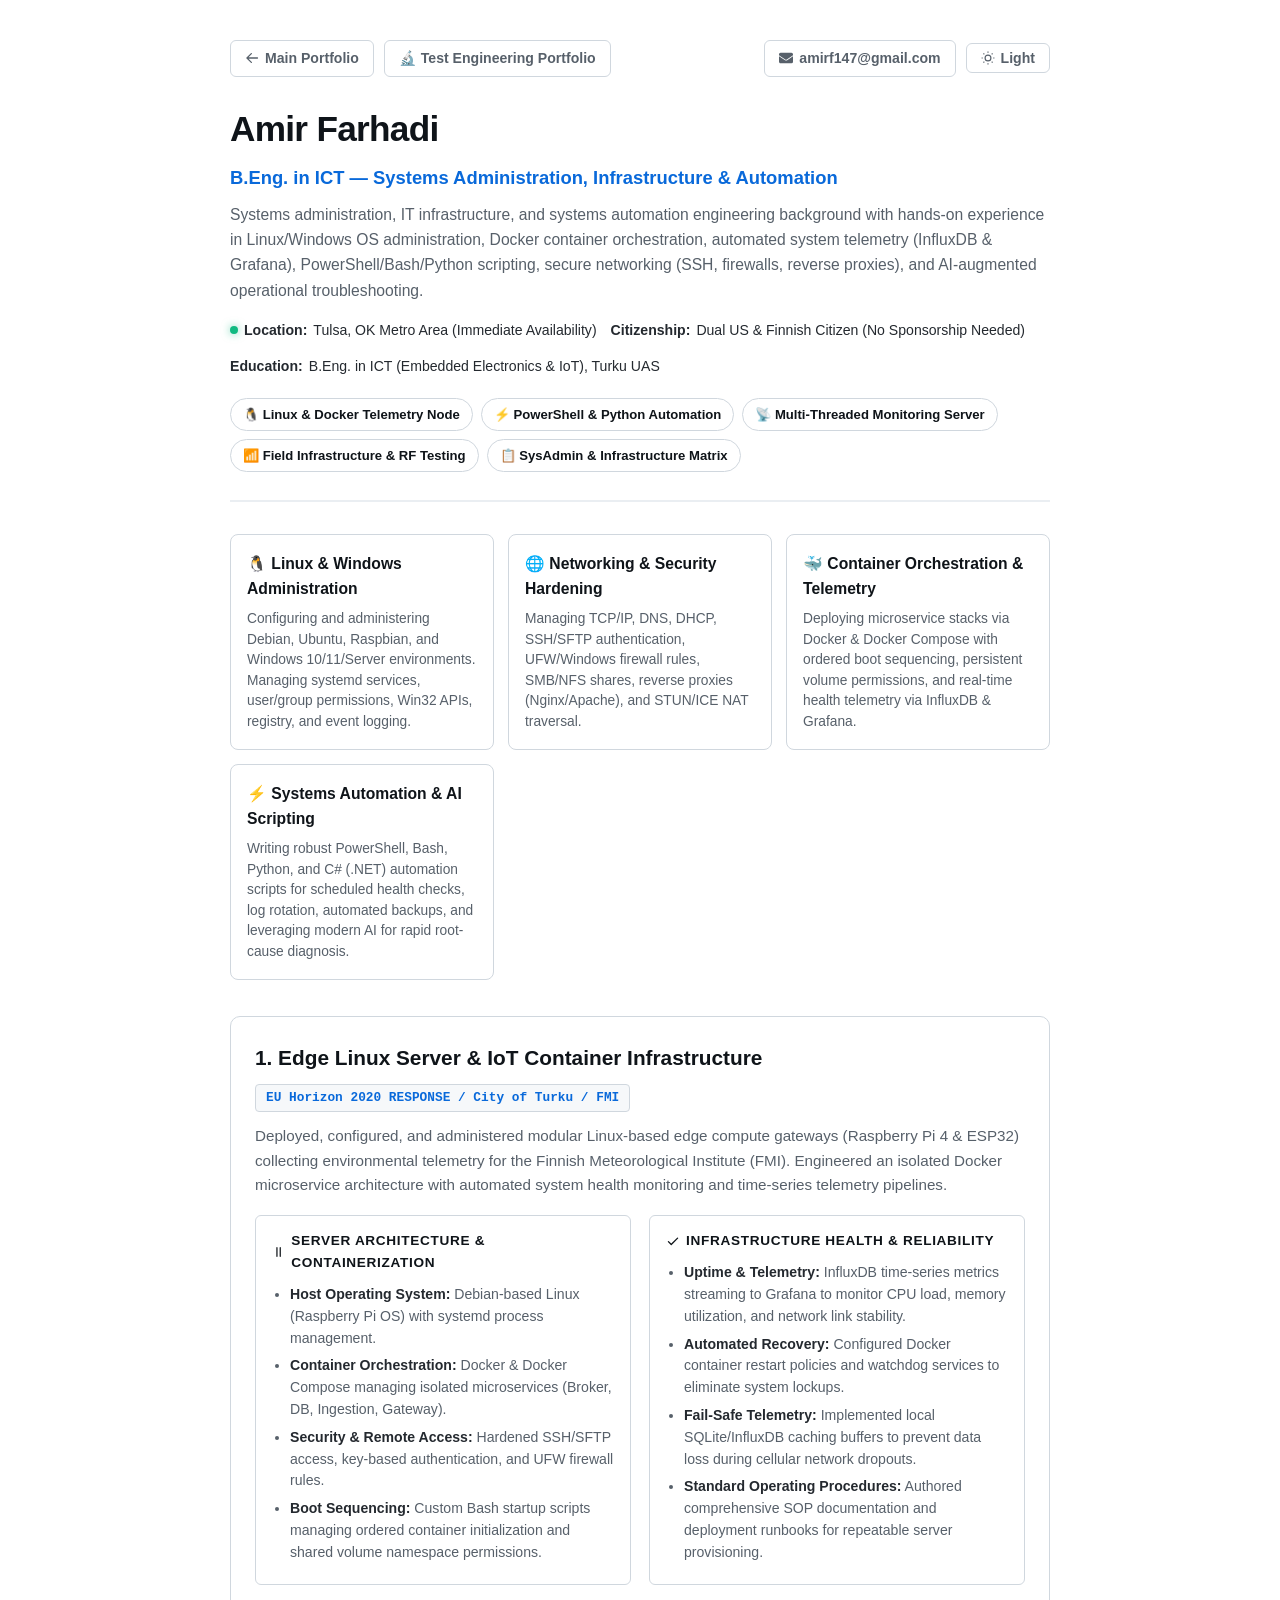
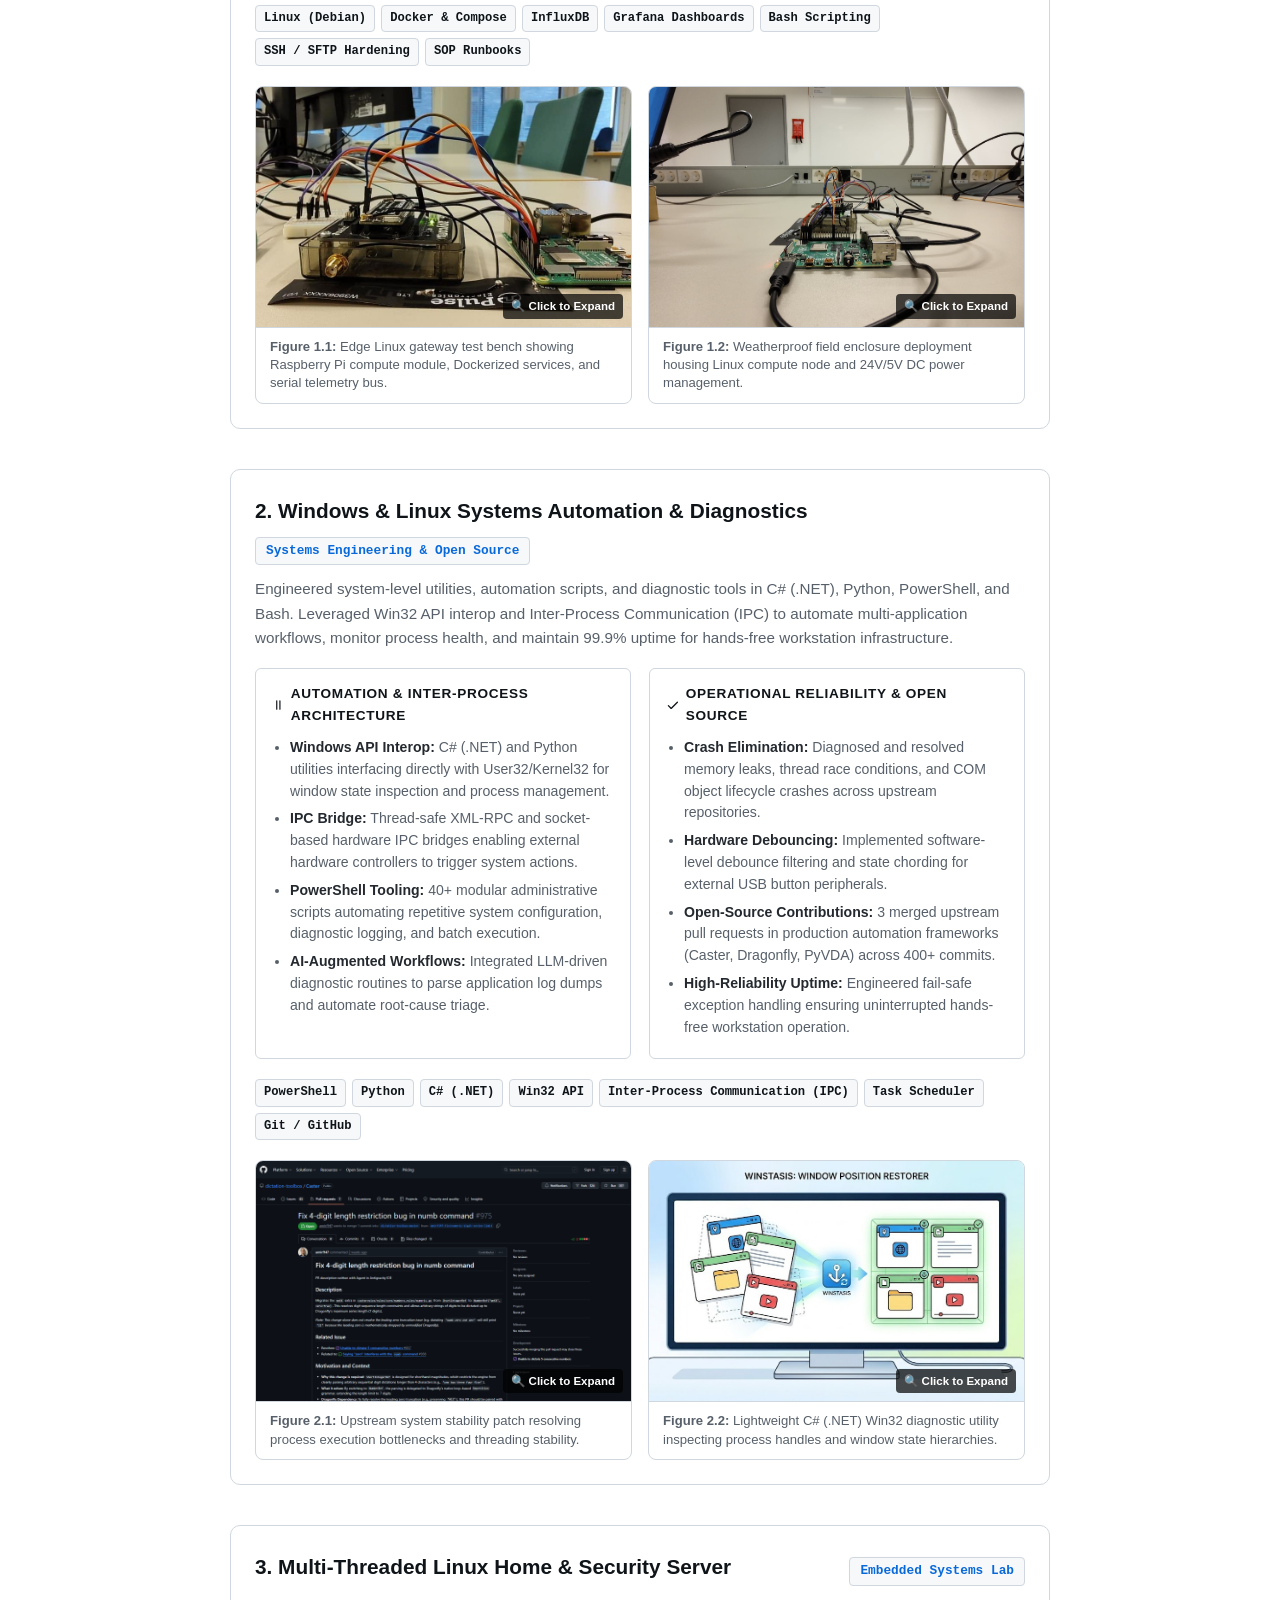
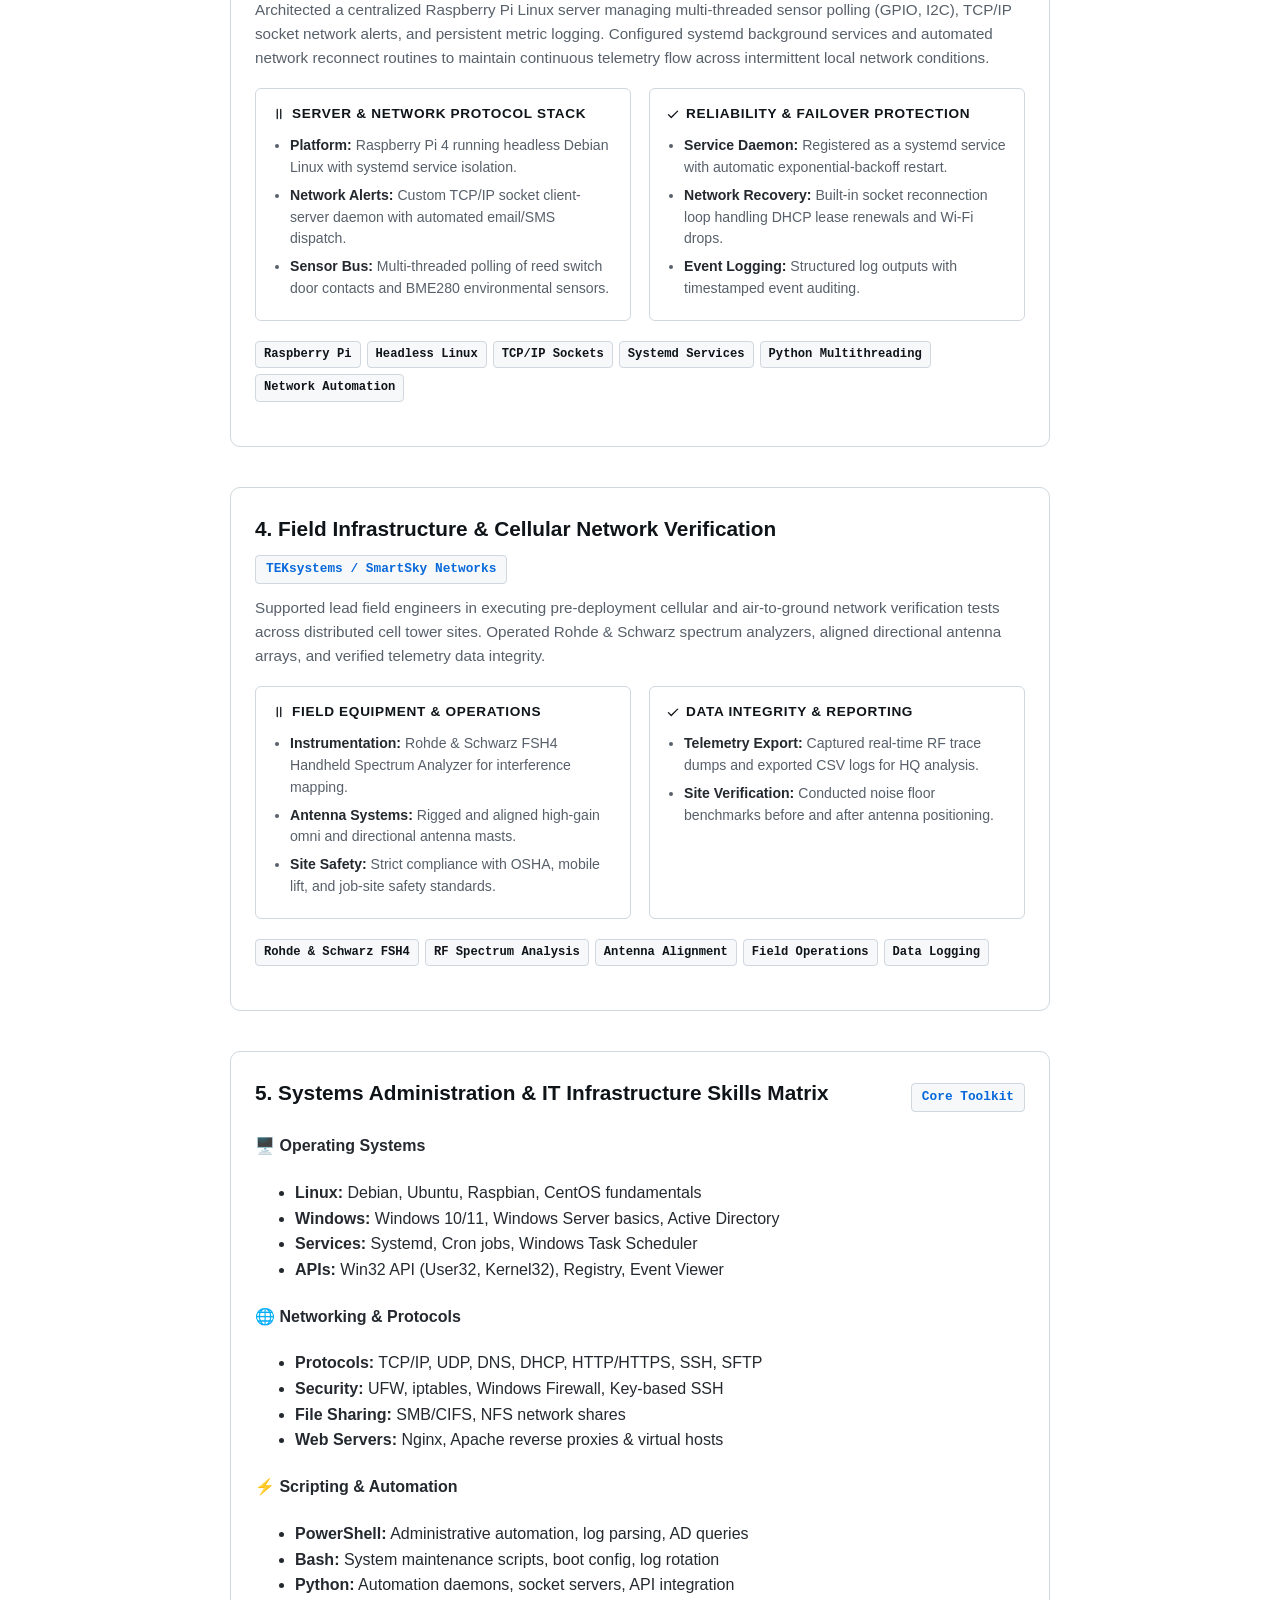
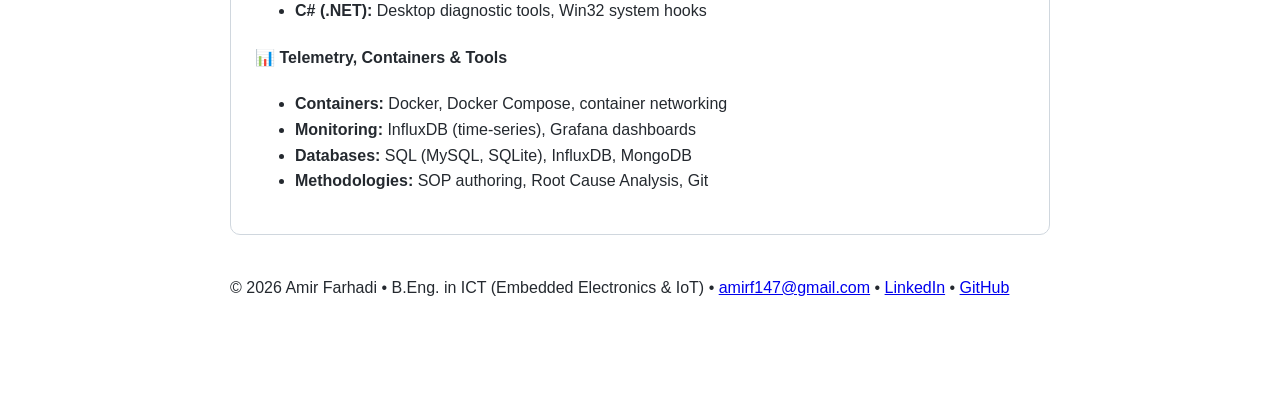
==== systems-engineering.html @ 629a5f91 "Add dedicated Systems Administration & Infrastructure portfolio page" ====
<!DOCTYPE html>
<html lang="en" data-theme="dark">

<head>
    <meta charset="UTF-8">
    <meta name="viewport" content="width=device-width, initial-scale=1.0">
    <title>Amir Farhadi | Systems Administration, Infrastructure & Automation Portfolio</title>
    <meta name="description" content="Systems administration and infrastructure engineering portfolio of Amir Farhadi (B.Eng. in ICT — Embedded Electronics & IoT). Featuring Linux server administration, Docker container orchestration, PowerShell/Python automation, InfluxDB/Grafana telemetry, and secure networking.">
    <script>
        (function () {
            const savedTheme = localStorage.getItem('theme');
            if (savedTheme) {
                document.documentElement.setAttribute('data-theme', savedTheme);
            } else if (window.matchMedia && window.matchMedia('(prefers-color-scheme: light)').matches) {
                document.documentElement.setAttribute('data-theme', 'light');
            } else {
                document.documentElement.setAttribute('data-theme', 'dark');
            }
        })();
    </script>
    <link rel="stylesheet" href="./css/test-engineering.css">
</head>

<body>
    <a href="#main-content" class="skip-link">Skip to main content</a>

    <div class="container">
        <!-- Top Utility Navigation -->
        <nav class="eng-top-nav" aria-label="Utility Navigation">
            <div style="display: flex; gap: 10px; align-items: center; flex-wrap: wrap;">
                <a href="./index.html" class="back-link" aria-label="Return to Main Software Portfolio">
                    <svg aria-hidden="true" width="14" height="14" viewBox="0 0 16 16" fill="currentColor">
                        <path fill-rule="evenodd" d="M15 8a.75.75 0 0 1-.75.75H4.06l3.72 3.72a.75.75 0 1 1-1.06 1.06l-5-5a.75.75 0 0 1 0-1.06l5-5a.75.75 0 0 1 1.06 1.06L4.06 7.25h10.19A.75.75 0 0 1 15 8z"></path>
                    </svg>
                    Main Portfolio
                </a>
                <a href="./test-engineering.html" class="back-link" aria-label="View Test Engineering Portfolio">
                    🔬 Test Engineering Portfolio
                </a>
            </div>

            <div style="display: flex; gap: 10px; align-items: center;">
                <a href="mailto:amirf147@gmail.com" class="back-link" aria-label="Send Email">
                    <svg aria-hidden="true" width="14" height="14" viewBox="0 0 16 16" fill="currentColor">
                        <path d="M1.75 2A1.75 1.75 0 0 0 0 3.75v.736a.75.75 0 0 0 .327.618l7.25 4.834a.75.75 0 0 0 .846 0l7.25-4.834A.75.75 0 0 0 16 4.486v-.736A1.75 1.75 0 0 0 14.25 2H1.75zM0 6.079v6.171C0 13.216.784 14 1.75 14h12.5A1.75 1.75 0 0 0 16 12.25V6.079l-6.573 4.382a2.25 2.25 0 0 1-2.497 0L0 6.079z"></path>
                    </svg>
                    amirf147@gmail.com
                </a>
                <button id="theme-toggle" class="back-link" aria-label="Toggle theme" style="cursor: pointer;">
                    <span id="theme-icon" style="display: flex; align-items: center;"></span>
                    <span id="theme-label">Theme</span>
                </button>
            </div>
        </nav>

        <!-- Hero Header Section -->
        <header class="eng-hero" id="main-content">
            <h1 class="eng-title">Amir Farhadi</h1>
            <div class="eng-role">B.Eng. in ICT — Systems Administration, Infrastructure &amp; Automation</div>
            <p class="eng-bio">
                Systems administration, IT infrastructure, and systems automation engineering background with hands-on experience in Linux/Windows OS administration, Docker container orchestration, automated system telemetry (InfluxDB &amp; Grafana), PowerShell/Bash/Python scripting, secure networking (SSH, firewalls, reverse proxies), and AI-augmented operational troubleshooting.
            </p>

            <div class="eng-meta-strip">
                <span class="meta-item">
                    <span class="meta-dot"></span>
                    <strong>Location:</strong> Tulsa, OK Metro Area (Immediate Availability)
                </span>
                <span class="meta-item">
                    <strong>Citizenship:</strong> Dual US &amp; Finnish Citizen (No Sponsorship Needed)
                </span>
                <span class="meta-item">
                    <strong>Education:</strong> B.Eng. in ICT (Embedded Electronics &amp; IoT), Turku UAS
                </span>
            </div>

            <!-- Jump Bar -->
            <div class="quick-jump-bar" aria-label="Project Navigation">
                <a href="#edge-server-project" class="jump-pill">🐧 Linux &amp; Docker Telemetry Node</a>
                <a href="#automation-tools-project" class="jump-pill">⚡ PowerShell &amp; Python Automation</a>
                <a href="#iot-server-project" class="jump-pill">📡 Multi-Threaded Monitoring Server</a>
                <a href="#rf-field-project" class="jump-pill">📶 Field Infrastructure &amp; RF Testing</a>
                <a href="#sysadmin-skills-matrix" class="jump-pill">📋 SysAdmin &amp; Infrastructure Matrix</a>
            </div>
        </header>

        <!-- Core Systems Competencies -->
        <section aria-labelledby="core-competencies-heading">
            <h2 id="core-competencies-heading" class="sr-only">Core Systems Competencies</h2>
            <div class="competency-grid">
                <div class="competency-card">
                    <h3>🐧 Linux &amp; Windows Administration</h3>
                    <p>Configuring and administering Debian, Ubuntu, Raspbian, and Windows 10/11/Server environments. Managing systemd services, user/group permissions, Win32 APIs, registry, and event logging.</p>
                </div>
                <div class="competency-card">
                    <h3>🌐 Networking &amp; Security Hardening</h3>
                    <p>Managing TCP/IP, DNS, DHCP, SSH/SFTP authentication, UFW/Windows firewall rules, SMB/NFS shares, reverse proxies (Nginx/Apache), and STUN/ICE NAT traversal.</p>
                </div>
                <div class="competency-card">
                    <h3>🐳 Container Orchestration &amp; Telemetry</h3>
                    <p>Deploying microservice stacks via Docker &amp; Docker Compose with ordered boot sequencing, persistent volume permissions, and real-time health telemetry via InfluxDB &amp; Grafana.</p>
                </div>
                <div class="competency-card">
                    <h3>⚡ Systems Automation &amp; AI Scripting</h3>
                    <p>Writing robust PowerShell, Bash, Python, and C# (.NET) automation scripts for scheduled health checks, log rotation, automated backups, and leveraging modern AI for rapid root-cause diagnosis.</p>
                </div>
            </div>
        </section>

        <!-- Featured Project 1: Linux Edge Server -->
        <section id="edge-server-project" class="project-card" aria-labelledby="edge-server-title">
            <div class="project-header-row">
                <h2 id="edge-server-title" class="project-title">1. Edge Linux Server &amp; IoT Container Infrastructure</h2>
                <span class="project-org-badge">EU Horizon 2020 RESPONSE / City of Turku / FMI</span>
            </div>
            <p class="project-summary">
                Deployed, configured, and administered modular Linux-based edge compute gateways (Raspberry Pi 4 &amp; ESP32) collecting environmental telemetry for the Finnish Meteorological Institute (FMI). Engineered an isolated Docker microservice architecture with automated system health monitoring and time-series telemetry pipelines.
            </p>

            <div class="spec-verif-grid">
                <div class="spec-box">
                    <div class="box-title">
                        <svg aria-hidden="true" width="14" height="14" viewBox="0 0 16 16" fill="currentColor"><path d="M6 2a.75.75 0 0 1 .75.75v10.5a.75.75 0 0 1-1.5 0V2.75A.75.75 0 0 1 6 2zm4 0a.75.75 0 0 1 .75.75v10.5a.75.75 0 0 1-1.5 0V2.75A.75.75 0 0 1 10 2z"></path></svg>
                        Server Architecture &amp; Containerization
                    </div>
                    <ul class="spec-list">
                        <li><strong>Host Operating System:</strong> Debian-based Linux (Raspberry Pi OS) with systemd process management.</li>
                        <li><strong>Container Orchestration:</strong> Docker &amp; Docker Compose managing isolated microservices (Broker, DB, Ingestion, Gateway).</li>
                        <li><strong>Security &amp; Remote Access:</strong> Hardened SSH/SFTP access, key-based authentication, and UFW firewall rules.</li>
                        <li><strong>Boot Sequencing:</strong> Custom Bash startup scripts managing ordered container initialization and shared volume namespace permissions.</li>
                    </ul>
                </div>

                <div class="verif-box">
                    <div class="box-title">
                        <svg aria-hidden="true" width="14" height="14" viewBox="0 0 16 16" fill="currentColor"><path d="M13.78 4.22a.75.75 0 0 1 0 1.06l-7.25 7.25a.75.75 0 0 1-1.06 0L2.22 9.28a.751.751 0 0 1 .018-1.042.751.751 0 0 1 1.042-.018L6 10.94l6.72-6.72a.75.75 0 0 1 1.06 0z"></path></svg>
                        Infrastructure Health &amp; Reliability
                    </div>
                    <ul class="verif-list">
                        <li><strong>Uptime &amp; Telemetry:</strong> InfluxDB time-series metrics streaming to Grafana to monitor CPU load, memory utilization, and network link stability.</li>
                        <li><strong>Automated Recovery:</strong> Configured Docker container restart policies and watchdog services to eliminate system lockups.</li>
                        <li><strong>Fail-Safe Telemetry:</strong> Implemented local SQLite/InfluxDB caching buffers to prevent data loss during cellular network dropouts.</li>
                        <li><strong>Standard Operating Procedures:</strong> Authored comprehensive SOP documentation and deployment runbooks for repeatable server provisioning.</li>
                    </ul>
                </div>
            </div>

            <div class="hw-tag-cluster">
                <span class="hw-tag">Linux (Debian)</span>
                <span class="hw-tag">Docker &amp; Compose</span>
                <span class="hw-tag">InfluxDB</span>
                <span class="hw-tag">Grafana Dashboards</span>
                <span class="hw-tag">Bash Scripting</span>
                <span class="hw-tag">SSH / SFTP Hardening</span>
                <span class="hw-tag">SOP Runbooks</span>
            </div>

            <div class="media-gallery">
                <figure class="media-figure">
                    <div class="media-img-wrapper" onclick="openLightbox('aq-sensor-bench.jpg', 'Edge Linux compute station and sensor interface test bench showing Raspberry Pi gateway and serial telemetry connections.')">
                        <img src="aq-sensor-bench.jpg" alt="Edge Linux Server Test Bench" loading="lazy">
                        <span class="zoom-overlay">🔍 Click to Expand</span>
                    </div>
                    <figcaption class="media-caption">
                        <strong>Figure 1.1:</strong> Edge Linux gateway test bench showing Raspberry Pi compute module, Dockerized services, and serial telemetry bus.
                    </figcaption>
                </figure>
                <figure class="media-figure">
                    <div class="media-img-wrapper" onclick="openLightbox('aq-sensor-enclosure.jpg', 'Weatherproof field IoT enclosure housing Linux gateway, power regulation, and cellular antenna.')">
                        <img src="aq-sensor-enclosure.jpg" alt="Field Infrastructure Enclosure" loading="lazy">
                        <span class="zoom-overlay">🔍 Click to Expand</span>
                    </div>
                    <figcaption class="media-caption">
                        <strong>Figure 1.2:</strong> Weatherproof field enclosure deployment housing Linux compute node and 24V/5V DC power management.
                    </figcaption>
                </figure>
            </div>
        </section>

        <!-- Featured Project 2: Systems Automation -->
        <section id="automation-tools-project" class="project-card" aria-labelledby="automation-title">
            <div class="project-header-row">
                <h2 id="automation-title" class="project-title">2. Windows &amp; Linux Systems Automation &amp; Diagnostics</h2>
                <span class="project-org-badge">Systems Engineering &amp; Open Source</span>
            </div>
            <p class="project-summary">
                Engineered system-level utilities, automation scripts, and diagnostic tools in C# (.NET), Python, PowerShell, and Bash. Leveraged Win32 API interop and Inter-Process Communication (IPC) to automate multi-application workflows, monitor process health, and maintain 99.9% uptime for hands-free workstation infrastructure.
            </p>

            <div class="spec-verif-grid">
                <div class="spec-box">
                    <div class="box-title">
                        <svg aria-hidden="true" width="14" height="14" viewBox="0 0 16 16" fill="currentColor"><path d="M6 2a.75.75 0 0 1 .75.75v10.5a.75.75 0 0 1-1.5 0V2.75A.75.75 0 0 1 6 2zm4 0a.75.75 0 0 1 .75.75v10.5a.75.75 0 0 1-1.5 0V2.75A.75.75 0 0 1 10 2z"></path></svg>
                        Automation &amp; Inter-Process Architecture
                    </div>
                    <ul class="spec-list">
                        <li><strong>Windows API Interop:</strong> C# (.NET) and Python utilities interfacing directly with User32/Kernel32 for window state inspection and process management.</li>
                        <li><strong>IPC Bridge:</strong> Thread-safe XML-RPC and socket-based hardware IPC bridges enabling external hardware controllers to trigger system actions.</li>
                        <li><strong>PowerShell Tooling:</strong> 40+ modular administrative scripts automating repetitive system configuration, diagnostic logging, and batch execution.</li>
                        <li><strong>AI-Augmented Workflows:</strong> Integrated LLM-driven diagnostic routines to parse application log dumps and automate root-cause triage.</li>
                    </ul>
                </div>

                <div class="verif-box">
                    <div class="box-title">
                        <svg aria-hidden="true" width="14" height="14" viewBox="0 0 16 16" fill="currentColor"><path d="M13.78 4.22a.75.75 0 0 1 0 1.06l-7.25 7.25a.75.75 0 0 1-1.06 0L2.22 9.28a.751.751 0 0 1 .018-1.042.751.751 0 0 1 1.042-.018L6 10.94l6.72-6.72a.75.75 0 0 1 1.06 0z"></path></svg>
                        Operational Reliability &amp; Open Source
                    </div>
                    <ul class="verif-list">
                        <li><strong>Crash Elimination:</strong> Diagnosed and resolved memory leaks, thread race conditions, and COM object lifecycle crashes across upstream repositories.</li>
                        <li><strong>Hardware Debouncing:</strong> Implemented software-level debounce filtering and state chording for external USB button peripherals.</li>
                        <li><strong>Open-Source Contributions:</strong> 3 merged upstream pull requests in production automation frameworks (Caster, Dragonfly, PyVDA) across 400+ commits.</li>
                        <li><strong>High-Reliability Uptime:</strong> Engineered fail-safe exception handling ensuring uninterrupted hands-free workstation operation.</li>
                    </ul>
                </div>
            </div>

            <div class="hw-tag-cluster">
                <span class="hw-tag">PowerShell</span>
                <span class="hw-tag">Python</span>
                <span class="hw-tag">C# (.NET)</span>
                <span class="hw-tag">Win32 API</span>
                <span class="hw-tag">Inter-Process Communication (IPC)</span>
                <span class="hw-tag">Task Scheduler</span>
                <span class="hw-tag">Git / GitHub</span>
            </div>

            <div class="media-gallery">
                <figure class="media-figure">
                    <div class="media-img-wrapper" onclick="openLightbox('caster-pr-screenshot.png', 'Merged upstream pull request solving thread bottlenecks and process lifecycle stability in open-source automation framework.')">
                        <img src="caster-pr-screenshot.png" alt="Open-Source Pull Request and Systems Stability Patch" loading="lazy">
                        <span class="zoom-overlay">🔍 Click to Expand</span>
                    </div>
                    <figcaption class="media-caption">
                        <strong>Figure 2.1:</strong> Upstream system stability patch resolving process execution bottlenecks and threading stability.
                    </figcaption>
                </figure>
                <figure class="media-figure">
                    <div class="media-img-wrapper" onclick="openLightbox('winstasis-screenshot.png', 'C# Win32 desktop diagnostic utility for window state management and process inspection.')">
                        <img src="winstasis-screenshot.png" alt="C# Diagnostic Utility" loading="lazy">
                        <span class="zoom-overlay">🔍 Click to Expand</span>
                    </div>
                    <figcaption class="media-caption">
                        <strong>Figure 2.2:</strong> Lightweight C# (.NET) Win32 diagnostic utility inspecting process handles and window state hierarchies.
                    </figcaption>
                </figure>
            </div>
        </section>

        <!-- Featured Project 3: IoT Monitoring Server -->
        <section id="iot-server-project" class="project-card" aria-labelledby="iot-server-title">
            <div class="project-header-row">
                <h2 id="iot-server-title" class="project-title">3. Multi-Threaded Linux Home &amp; Security Server</h2>
                <span class="project-org-badge">Embedded Systems Lab</span>
            </div>
            <p class="project-summary">
                Architected a centralized Raspberry Pi Linux server managing multi-threaded sensor polling (GPIO, I2C), TCP/IP socket network alerts, and persistent metric logging. Configured systemd background services and automated network reconnect routines to maintain continuous telemetry flow across intermittent local network conditions.
            </p>

            <div class="spec-verif-grid">
                <div class="spec-box">
                    <div class="box-title">
                        <svg aria-hidden="true" width="14" height="14" viewBox="0 0 16 16" fill="currentColor"><path d="M6 2a.75.75 0 0 1 .75.75v10.5a.75.75 0 0 1-1.5 0V2.75A.75.75 0 0 1 6 2zm4 0a.75.75 0 0 1 .75.75v10.5a.75.75 0 0 1-1.5 0V2.75A.75.75 0 0 1 10 2z"></path></svg>
                        Server &amp; Network Protocol Stack
                    </div>
                    <ul class="spec-list">
                        <li><strong>Platform:</strong> Raspberry Pi 4 running headless Debian Linux with systemd service isolation.</li>
                        <li><strong>Network Alerts:</strong> Custom TCP/IP socket client-server daemon with automated email/SMS dispatch.</li>
                        <li><strong>Sensor Bus:</strong> Multi-threaded polling of reed switch door contacts and BME280 environmental sensors.</li>
                    </ul>
                </div>

                <div class="verif-box">
                    <div class="box-title">
                        <svg aria-hidden="true" width="14" height="14" viewBox="0 0 16 16" fill="currentColor"><path d="M13.78 4.22a.75.75 0 0 1 0 1.06l-7.25 7.25a.75.75 0 0 1-1.06 0L2.22 9.28a.751.751 0 0 1 .018-1.042.751.751 0 0 1 1.042-.018L6 10.94l6.72-6.72a.75.75 0 0 1 1.06 0z"></path></svg>
                        Reliability &amp; Failover Protection
                    </div>
                    <ul class="verif-list">
                        <li><strong>Service Daemon:</strong> Registered as a systemd service with automatic exponential-backoff restart.</li>
                        <li><strong>Network Recovery:</strong> Built-in socket reconnection loop handling DHCP lease renewals and Wi-Fi drops.</li>
                        <li><strong>Event Logging:</strong> Structured log outputs with timestamped event auditing.</li>
                    </ul>
                </div>
            </div>

            <div class="hw-tag-cluster">
                <span class="hw-tag">Raspberry Pi</span>
                <span class="hw-tag">Headless Linux</span>
                <span class="hw-tag">TCP/IP Sockets</span>
                <span class="hw-tag">Systemd Services</span>
                <span class="hw-tag">Python Multithreading</span>
                <span class="hw-tag">Network Automation</span>
            </div>
        </section>

        <!-- Featured Project 4: RF Field Infrastructure -->
        <section id="rf-field-project" class="project-card" aria-labelledby="rf-field-title">
            <div class="project-header-row">
                <h2 id="rf-field-title" class="project-title">4. Field Infrastructure &amp; Cellular Network Verification</h2>
                <span class="project-org-badge">TEKsystems / SmartSky Networks</span>
            </div>
            <p class="project-summary">
                Supported lead field engineers in executing pre-deployment cellular and air-to-ground network verification tests across distributed cell tower sites. Operated Rohde &amp; Schwarz spectrum analyzers, aligned directional antenna arrays, and verified telemetry data integrity.
            </p>

            <div class="spec-verif-grid">
                <div class="spec-box">
                    <div class="box-title">
                        <svg aria-hidden="true" width="14" height="14" viewBox="0 0 16 16" fill="currentColor"><path d="M6 2a.75.75 0 0 1 .75.75v10.5a.75.75 0 0 1-1.5 0V2.75A.75.75 0 0 1 6 2zm4 0a.75.75 0 0 1 .75.75v10.5a.75.75 0 0 1-1.5 0V2.75A.75.75 0 0 1 10 2z"></path></svg>
                        Field Equipment &amp; Operations
                    </div>
                    <ul class="spec-list">
                        <li><strong>Instrumentation:</strong> Rohde &amp; Schwarz FSH4 Handheld Spectrum Analyzer for interference mapping.</li>
                        <li><strong>Antenna Systems:</strong> Rigged and aligned high-gain omni and directional antenna masts.</li>
                        <li><strong>Site Safety:</strong> Strict compliance with OSHA, mobile lift, and job-site safety standards.</li>
                    </ul>
                </div>

                <div class="verif-box">
                    <div class="box-title">
                        <svg aria-hidden="true" width="14" height="14" viewBox="0 0 16 16" fill="currentColor"><path d="M13.78 4.22a.75.75 0 0 1 0 1.06l-7.25 7.25a.75.75 0 0 1-1.06 0L2.22 9.28a.751.751 0 0 1 .018-1.042.751.751 0 0 1 1.042-.018L6 10.94l6.72-6.72a.75.75 0 0 1 1.06 0z"></path></svg>
                        Data Integrity &amp; Reporting
                    </div>
                    <ul class="verif-list">
                        <li><strong>Telemetry Export:</strong> Captured real-time RF trace dumps and exported CSV logs for HQ analysis.</li>
                        <li><strong>Site Verification:</strong> Conducted noise floor benchmarks before and after antenna positioning.</li>
                    </ul>
                </div>
            </div>

            <div class="hw-tag-cluster">
                <span class="hw-tag">Rohde &amp; Schwarz FSH4</span>
                <span class="hw-tag">RF Spectrum Analysis</span>
                <span class="hw-tag">Antenna Alignment</span>
                <span class="hw-tag">Field Operations</span>
                <span class="hw-tag">Data Logging</span>
            </div>
        </section>

        <!-- Technical Skills Matrix -->
        <section id="sysadmin-skills-matrix" class="project-card" aria-labelledby="matrix-title">
            <div class="project-header-row">
                <h2 id="matrix-title" class="project-title">5. Systems Administration &amp; IT Infrastructure Skills Matrix</h2>
                <span class="project-org-badge">Core Toolkit</span>
            </div>

            <div class="matrix-grid">
                <div class="matrix-card">
                    <h4>🖥️ Operating Systems</h4>
                    <ul>
                        <li><strong>Linux:</strong> Debian, Ubuntu, Raspbian, CentOS fundamentals</li>
                        <li><strong>Windows:</strong> Windows 10/11, Windows Server basics, Active Directory</li>
                        <li><strong>Services:</strong> Systemd, Cron jobs, Windows Task Scheduler</li>
                        <li><strong>APIs:</strong> Win32 API (User32, Kernel32), Registry, Event Viewer</li>
                    </ul>
                </div>

                <div class="matrix-card">
                    <h4>🌐 Networking &amp; Protocols</h4>
                    <ul>
                        <li><strong>Protocols:</strong> TCP/IP, UDP, DNS, DHCP, HTTP/HTTPS, SSH, SFTP</li>
                        <li><strong>Security:</strong> UFW, iptables, Windows Firewall, Key-based SSH</li>
                        <li><strong>File Sharing:</strong> SMB/CIFS, NFS network shares</li>
                        <li><strong>Web Servers:</strong> Nginx, Apache reverse proxies &amp; virtual hosts</li>
                    </ul>
                </div>

                <div class="matrix-card">
                    <h4>⚡ Scripting &amp; Automation</h4>
                    <ul>
                        <li><strong>PowerShell:</strong> Administrative automation, log parsing, AD queries</li>
                        <li><strong>Bash:</strong> System maintenance scripts, boot config, log rotation</li>
                        <li><strong>Python:</strong> Automation daemons, socket servers, API integration</li>
                        <li><strong>C# (.NET):</strong> Desktop diagnostic tools, Win32 system hooks</li>
                    </ul>
                </div>

                <div class="matrix-card">
                    <h4>📊 Telemetry, Containers &amp; Tools</h4>
                    <ul>
                        <li><strong>Containers:</strong> Docker, Docker Compose, container networking</li>
                        <li><strong>Monitoring:</strong> InfluxDB (time-series), Grafana dashboards</li>
                        <li><strong>Databases:</strong> SQL (MySQL, SQLite), InfluxDB, MongoDB</li>
                        <li><strong>Methodologies:</strong> SOP authoring, Root Cause Analysis, Git</li>
                    </ul>
                </div>
            </div>
        </section>

        <!-- Footer -->
        <footer class="eng-footer">
            <p>© 2026 Amir Farhadi • B.Eng. in ICT (Embedded Electronics &amp; IoT) • <a href="mailto:amirf147@gmail.com">amirf147@gmail.com</a> • <a href="https://linkedin.com/in/amir-farhadi" target="_blank" rel="noopener noreferrer">LinkedIn</a> • <a href="https://github.com/amirf147" target="_blank" rel="noopener noreferrer">GitHub</a></p>
        </footer>
    </div>

    <!-- Lightbox Modal -->
    <div id="lightbox-modal" class="lightbox-modal" onclick="closeLightbox(event)" role="dialog" aria-modal="true" aria-label="Enlarged Image View">
        <div class="lightbox-content">
            <button class="lightbox-close" onclick="closeLightboxDirect()" aria-label="Close Lightbox">×</button>
            <img id="lightbox-img" src="" alt="Enlarged Preview">
            <div id="lightbox-caption" class="lightbox-caption"></div>
        </div>
    </div>

    <!-- Theme & Lightbox Interactive Scripts -->
    <script>
        function openLightbox(imgSrc, captionText) {
            const modal = document.getElementById('lightbox-modal');
            const img = document.getElementById('lightbox-img');
            const caption = document.getElementById('lightbox-caption');
            if (!modal || !img) return;

            img.src = imgSrc;
            img.alt = captionText || 'Enlarged Preview';
            if (caption) caption.textContent = captionText || '';
            modal.classList.add('active');
            document.body.style.overflow = 'hidden';
        }

        function closeLightboxDirect() {
            const modal = document.getElementById('lightbox-modal');
            if (modal) modal.classList.remove('active');
            document.body.style.overflow = '';
        }

        function closeLightbox(event) {
            if (event.target.id === 'lightbox-modal' || event.target.classList.contains('lightbox-content')) {
                closeLightboxDirect();
            }
        }

        document.addEventListener('keydown', function (e) {
            if (e.key === 'Escape') closeLightboxDirect();
        });

        const sunSvg = `<svg aria-hidden="true" width="14" height="14" viewBox="0 0 24 24" fill="none" stroke="currentColor" stroke-width="2"><circle cx="12" cy="12" r="5"></circle><line x1="12" y1="1" x2="12" y2="3"></line><line x1="12" y1="21" x2="12" y2="23"></line><line x1="4.22" y1="4.22" x2="5.64" y2="5.64"></line><line x1="18.36" y1="18.36" x2="19.78" y2="19.78"></line><line x1="1" y1="12" x2="3" y2="12"></line><line x1="21" y1="12" x2="23" y2="12"></line><line x1="4.22" y1="19.78" x2="5.64" y2="18.36"></line><line x1="18.36" y1="5.64" x2="19.78" y2="4.22"></line></svg>`;
        const moonSvg = `<svg aria-hidden="true" width="14" height="14" viewBox="0 0 24 24" fill="none" stroke="currentColor" stroke-width="2"><path d="M21 12.79A9 9 0 1 1 11.21 3 7 7 0 0 0 21 12.79z"></path></svg>`;
        const contrastSvg = `<svg aria-hidden="true" width="14" height="14" viewBox="0 0 24 24" fill="none" stroke="currentColor" stroke-width="2"><path d="M12 22C6.477 22 2 17.523 2 12S6.477 2 12 2s10 4.477 10 10-4.477 10-10 10zm0-2V4a8 8 0 1 0 0 16z"/></svg>`;

        function updateToggleUI(theme) {
            const icon = document.getElementById('theme-icon');
            const label = document.getElementById('theme-label');
            if (!icon || !label) return;

            if (theme === 'light') {
                icon.innerHTML = sunSvg;
                label.textContent = 'Light';
            } else if (theme === 'high-contrast') {
                icon.innerHTML = contrastSvg;
                label.textContent = 'Contrast';
            } else {
                icon.innerHTML = moonSvg;
                label.textContent = 'Dark';
            }
        }

        function cycleTheme() {
            const current = document.documentElement.getAttribute('data-theme') || 'dark';
            let next = 'dark';
            if (current === 'dark') next = 'light';
            else if (current === 'light') next = 'high-contrast';
            else next = 'dark';

            document.documentElement.setAttribute('data-theme', next);
            localStorage.setItem('theme', next);
            updateToggleUI(next);
        }

        document.addEventListener('DOMContentLoaded', () => {
            const currentTheme = document.documentElement.getAttribute('data-theme') || 'dark';
            updateToggleUI(currentTheme);
            const btn = document.getElementById('theme-toggle');
            if (btn) btn.addEventListener('click', cycleTheme);
        });
    </script>
</body>
</html>
---- css/test-engineering.css ----
/* ==========================================================================
   Test & Hardware Engineering Portfolio Stylesheet
   Portfolio Workspace (amirf147.github.io/test-engineering.html)
   ========================================================================== */

@import url('./tokens.css');
@import url('./base.css');

/* Engineering Header & Hero */
.eng-hero {
    margin-bottom: 32px;
    padding-bottom: 28px;
    border-bottom: 2px solid var(--divider-color);
}

.eng-top-nav {
    display: flex;
    justify-content: space-between;
    align-items: center;
    flex-wrap: wrap;
    gap: 12px;
    margin-bottom: 24px;
}

.back-link {
    display: inline-flex;
    align-items: center;
    gap: 6px;
    color: var(--subtitle-color);
    text-decoration: none;
    font-size: 0.88rem;
    font-weight: 600;
    padding: 6px 14px;
    border-radius: 6px;
    border: 1px solid var(--border-color);
    background-color: var(--bg-color);
    transition: all 0.15s ease;
}

.back-link:hover {
    color: var(--heading-color);
    border-color: var(--accent-color);
    background-color: var(--btn-hover-bg);
}

.eng-title {
    color: var(--heading-color);
    font-size: 2.2rem;
    margin: 0 0 6px 0;
    font-weight: 800;
    letter-spacing: -0.02em;
}

.eng-role {
    color: var(--accent-color);
    font-size: 1.15rem;
    font-weight: 700;
    margin: 0 0 10px 0;
}

.eng-bio {
    color: var(--subtitle-color);
    font-size: 0.98rem;
    line-height: 1.6;
    margin: 0 0 16px 0;
}

.eng-meta-strip {
    display: flex;
    flex-wrap: wrap;
    gap: 14px;
    align-items: center;
    font-size: 0.88rem;
    color: var(--text-color);
    margin-bottom: 20px;
}

.meta-item {
    display: inline-flex;
    align-items: center;
    gap: 6px;
}

.meta-dot {
    display: inline-block;
    width: 8px;
    height: 8px;
    background-color: #10b981;
    border-radius: 50%;
    box-shadow: 0 0 8px rgba(16, 185, 129, 0.6);
}

/* Quick Jump Navigation */
.quick-jump-bar {
    display: flex;
    flex-wrap: wrap;
    gap: 8px;
    margin-top: 14px;
}

.jump-pill {
    display: inline-flex;
    align-items: center;
    gap: 6px;
    padding: 5px 12px;
    border-radius: 20px;
    font-size: 0.82rem;
    font-weight: 600;
    text-decoration: none;
    color: var(--heading-color);
    background-color: var(--bg-color);
    border: 1px solid var(--border-color);
    transition: all 0.15s ease;
}

.jump-pill:hover {
    background-color: var(--btn-hover-bg);
    border-color: var(--accent-color);
    transform: translateY(-1px);
}

/* Core Competencies Matrix Grid */
.competency-grid {
    display: grid;
    grid-template-columns: repeat(auto-fit, minmax(240px, 1fr));
    gap: 14px;
    margin: 20px 0 36px 0;
}

.competency-card {
    background-color: var(--bg-color);
    border: 1px solid var(--border-color);
    border-radius: 8px;
    padding: 16px;
    transition: border-color 0.2s ease, transform 0.2s ease;
}

.competency-card:hover {
    border-color: var(--accent-color);
    transform: translateY(-2px);
}

.competency-card h3 {
    margin: 0 0 8px 0;
    font-size: 0.98rem;
    color: var(--heading-color);
    display: flex;
    align-items: center;
    gap: 8px;
}

.competency-card p {
    margin: 0;
    font-size: 0.86rem;
    color: var(--subtitle-color);
    line-height: 1.5;
}

/* Project Cards & Layout */
.project-card {
    background-color: var(--bg-color);
    border: 1px solid var(--border-color);
    border-radius: 10px;
    padding: 24px;
    margin-bottom: 40px;
    scroll-margin-top: 40px;
    transition: border-color 0.2s ease;
}

.project-card:hover {
    border-color: var(--tag-num);
}

.project-header-row {
    display: flex;
    justify-content: space-between;
    align-items: baseline;
    flex-wrap: wrap;
    gap: 10px;
    margin-bottom: 12px;
}

.project-title {
    font-size: 1.3rem;
    font-weight: 800;
    color: var(--heading-color);
    margin: 0;
}

.project-org-badge {
    font-family: "SFMono-Regular", Consolas, "Liberation Mono", Menlo, monospace;
    font-size: 0.8rem;
    font-weight: 700;
    color: var(--accent-color);
    background-color: var(--status-bg);
    padding: 3px 10px;
    border-radius: 4px;
    border: 1px solid var(--border-color);
}

.project-summary {
    color: var(--subtitle-color);
    font-size: 0.95rem;
    line-height: 1.6;
    margin: 0 0 18px 0;
}

/* Specs & Verification Two-Column Layout */
.spec-verif-grid {
    display: grid;
    grid-template-columns: 1fr 1fr;
    gap: 18px;
    margin-bottom: 20px;
}

@media (max-width: 720px) {
    .spec-verif-grid {
        grid-template-columns: 1fr;
    }
}

.spec-box, .verif-box {
    background-color: var(--btn-bg);
    border: 1px solid var(--border-color);
    border-radius: 6px;
    padding: 14px 16px;
}

.box-title {
    font-size: 0.85rem;
    font-weight: 700;
    text-transform: uppercase;
    letter-spacing: 0.05em;
    color: var(--heading-color);
    margin: 0 0 10px 0;
    display: flex;
    align-items: center;
    gap: 6px;
}

.spec-list, .verif-list {
    margin: 0;
    padding-left: 18px;
    font-size: 0.88rem;
    color: var(--subtitle-color);
    line-height: 1.55;
}

.spec-list li, .verif-list li {
    margin-bottom: 6px;
}

.spec-list li strong, .verif-list li strong {
    color: var(--text-color);
}

/* Equipment / Hardware Tags */
.hw-tag-cluster {
    display: flex;
    flex-wrap: wrap;
    gap: 6px;
    margin: 14px 0 20px 0;
}

.hw-tag {
    font-size: 0.76rem;
    font-weight: 600;
    font-family: "SFMono-Regular", Consolas, "Liberation Mono", Menlo, monospace;
    padding: 3px 8px;
    border-radius: 4px;
    background-color: var(--status-bg);
    color: var(--heading-color);
    border: 1px solid var(--border-color);
}

/* Image & Media Showcase Gallery */
.media-gallery {
    display: grid;
    grid-template-columns: repeat(auto-fit, minmax(280px, 1fr));
    gap: 16px;
    margin-top: 18px;
}

.media-figure {
    margin: 0;
    background-color: var(--btn-bg);
    border: 1px solid var(--border-color);
    border-radius: 8px;
    overflow: hidden;
}

.media-img-wrapper {
    position: relative;
    cursor: pointer;
    overflow: hidden;
    background-color: #0d1117;
    display: flex;
    align-items: center;
    justify-content: center;
    max-height: 240px;
}

.media-img-wrapper img {
    width: 100%;
    height: 240px;
    object-fit: cover;
    display: block;
    transition: transform 0.25s ease, opacity 0.2s ease;
}

.media-img-wrapper:hover img {
    transform: scale(1.03);
    opacity: 0.95;
}

.zoom-overlay {
    position: absolute;
    bottom: 8px;
    right: 8px;
    background: rgba(0, 0, 0, 0.7);
    color: #fff;
    padding: 3px 8px;
    border-radius: 4px;
    font-size: 0.72rem;
    font-weight: 600;
    pointer-events: none;
}

.media-caption {
    padding: 10px 14px;
    font-size: 0.82rem;
    color: var(--subtitle-color);
    line-height: 1.4;
    border-top: 1px solid var(--border-color);
}

/* Technical Equipment Matrix Table */
.equipment-table-wrap {
    overflow-x: auto;
    margin: 20px 0 36px 0;
    border: 1px solid var(--border-color);
    border-radius: 8px;
}

.equipment-table {
    width: 100%;
    border-collapse: collapse;
    font-size: 0.88rem;
    text-align: left;
}

.equipment-table th {
    background-color: var(--status-bg);
    color: var(--heading-color);
    padding: 12px 16px;
    font-weight: 700;
    border-bottom: 1px solid var(--border-color);
}

.equipment-table td {
    padding: 12px 16px;
    border-bottom: 1px solid var(--border-color);
    color: var(--subtitle-color);
    vertical-align: top;
}

.equipment-table tr:last-child td {
    border-bottom: none;
}

.equipment-table td strong {
    color: var(--heading-color);
}

/* Modal Lightbox */
.lightbox-modal {
    position: fixed;
    top: 0;
    left: 0;
    width: 100vw;
    height: 100vh;
    background-color: rgba(0, 0, 0, 0.88);
    display: none;
    align-items: center;
    justify-content: center;
    z-index: 99999;
    padding: 20px;
    box-sizing: border-box;
}

.lightbox-modal.active {
    display: flex;
}

.lightbox-content {
    max-width: 90vw;
    max-height: 85vh;
    display: flex;
    flex-direction: column;
    align-items: center;
    position: relative;
}

.lightbox-content img {
    max-width: 100%;
    max-height: 80vh;
    object-fit: contain;
    border-radius: 6px;
    box-shadow: 0 10px 30px rgba(0, 0, 0, 0.5);
    border: 1px solid #30363d;
}

.lightbox-caption {
    color: #f0f6fc;
    font-size: 0.9rem;
    margin-top: 10px;
    text-align: center;
    max-width: 800px;
}

.lightbox-close {
    position: absolute;
    top: -38px;
    right: 0;
    background: transparent;
    border: none;
    color: #fff;
    font-size: 1.8rem;
    cursor: pointer;
    line-height: 1;
    padding: 4px 8px;
}

.lightbox-close:hover {
    color: var(--accent-color);
}
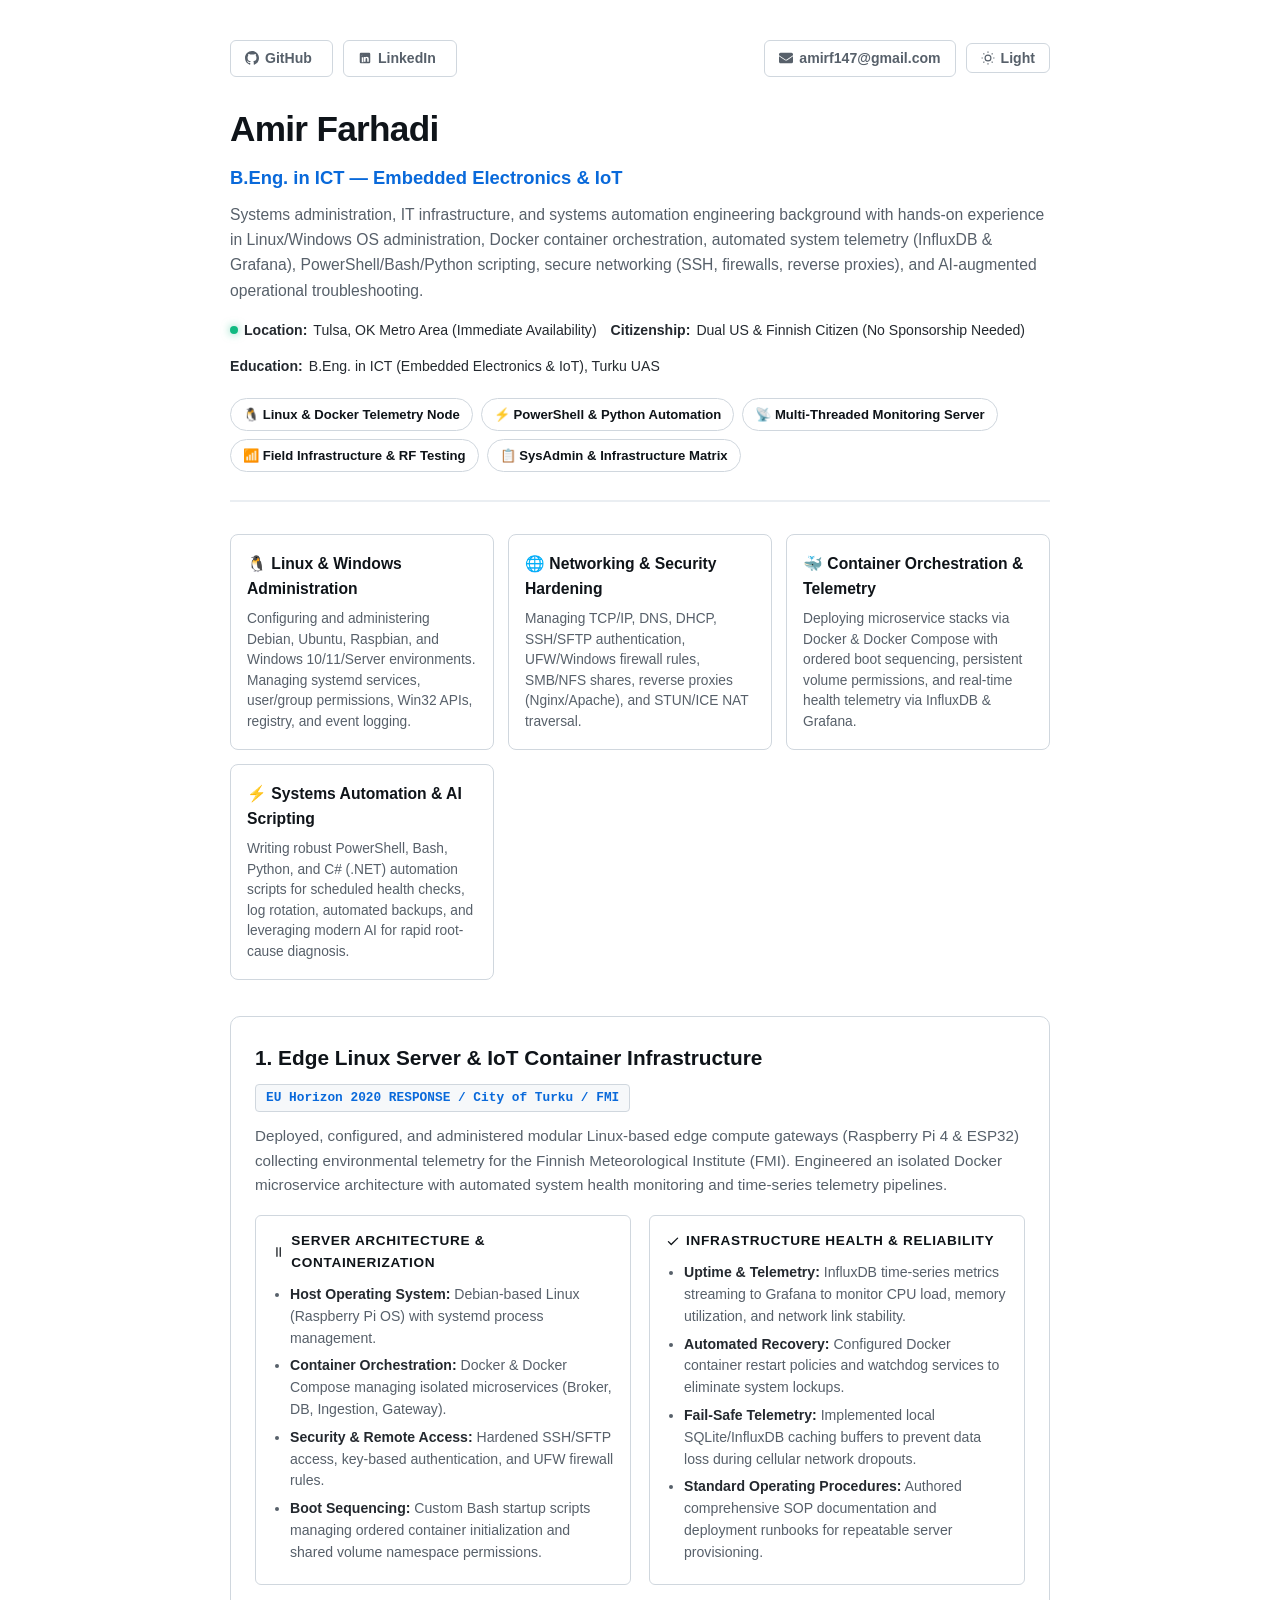
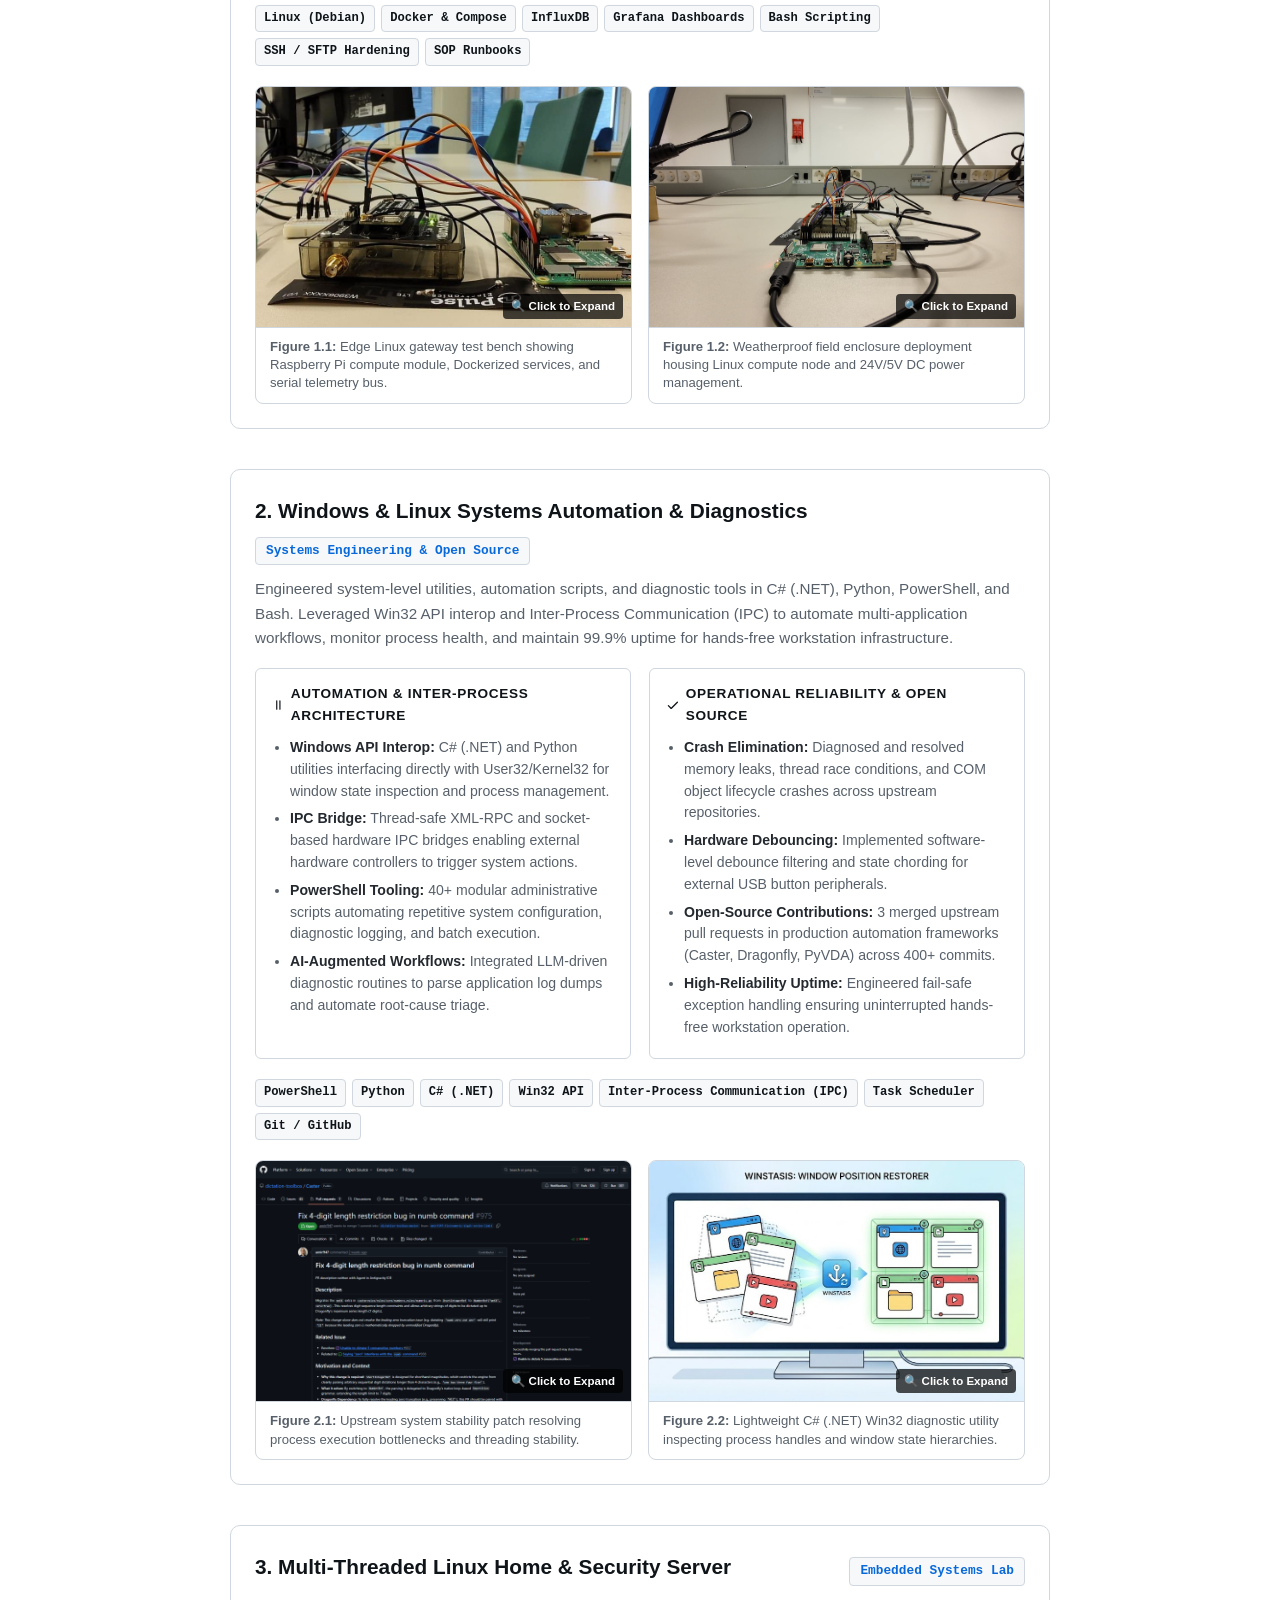
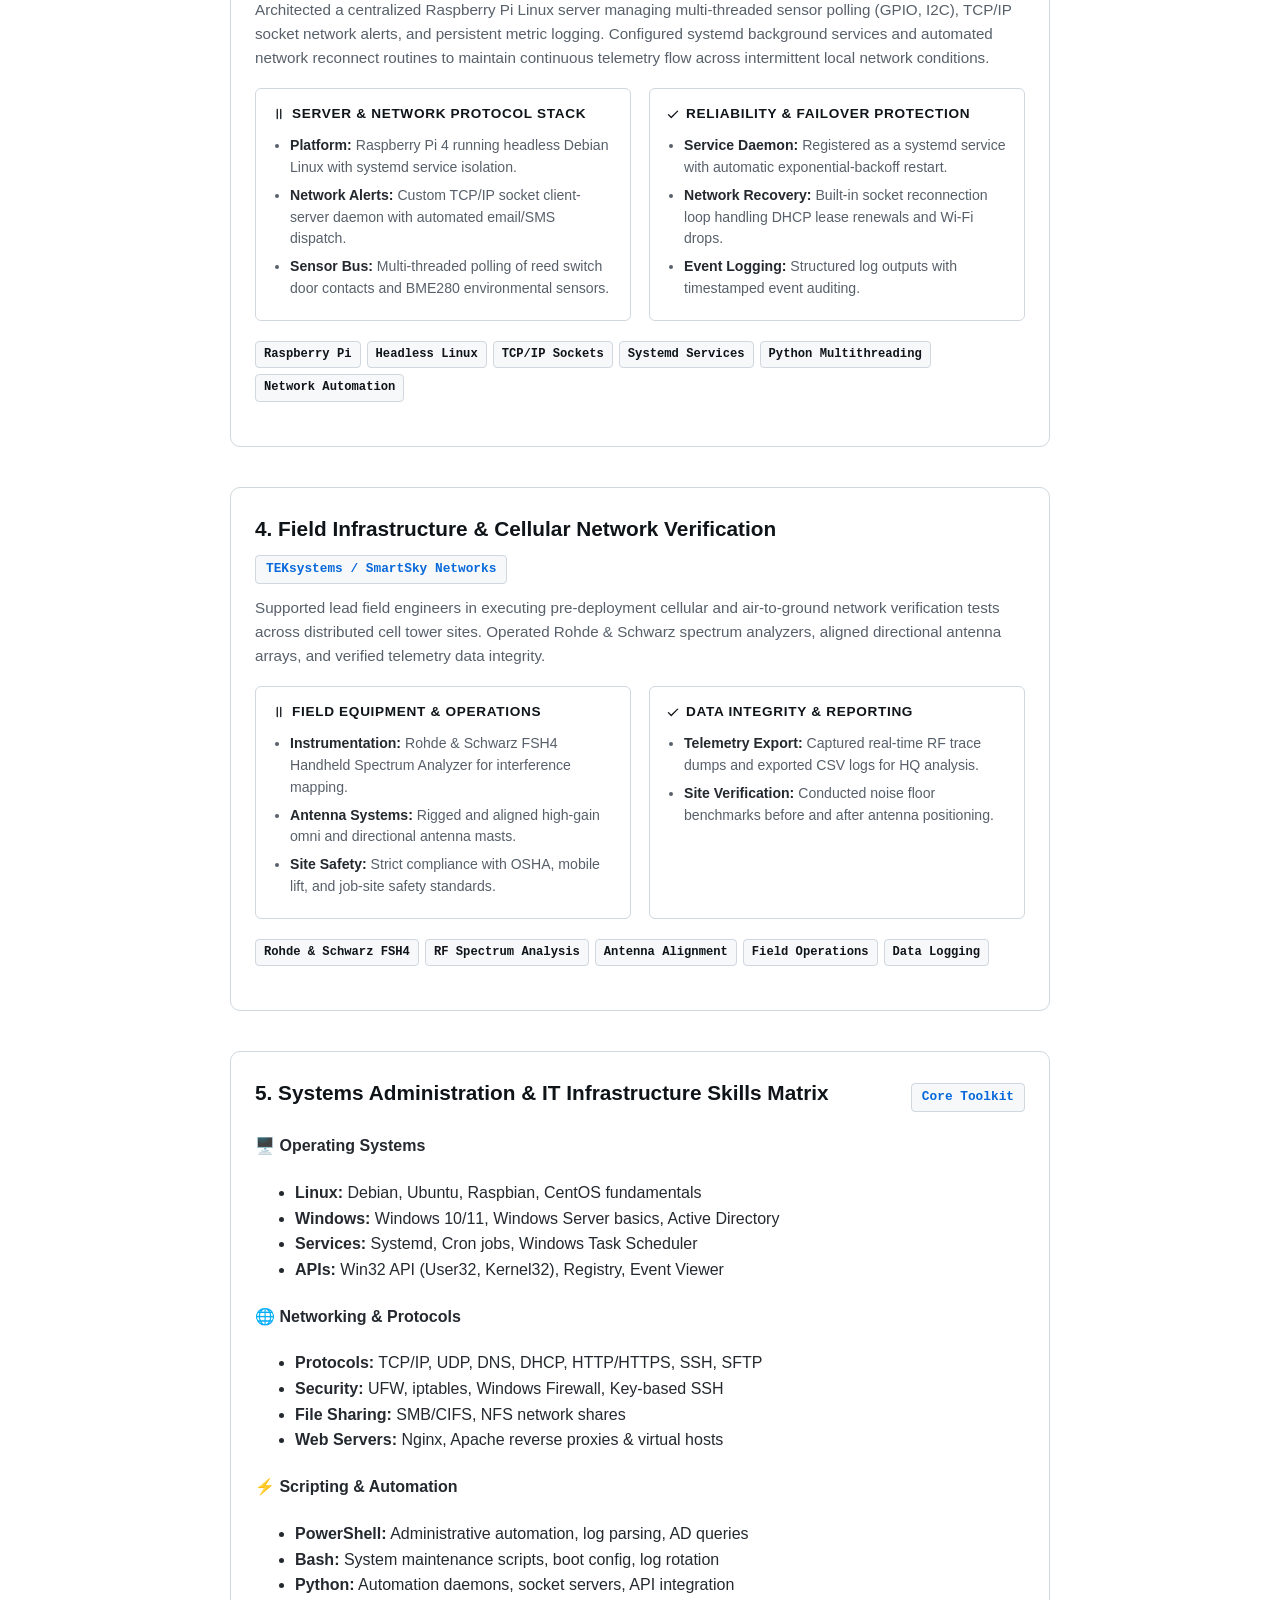
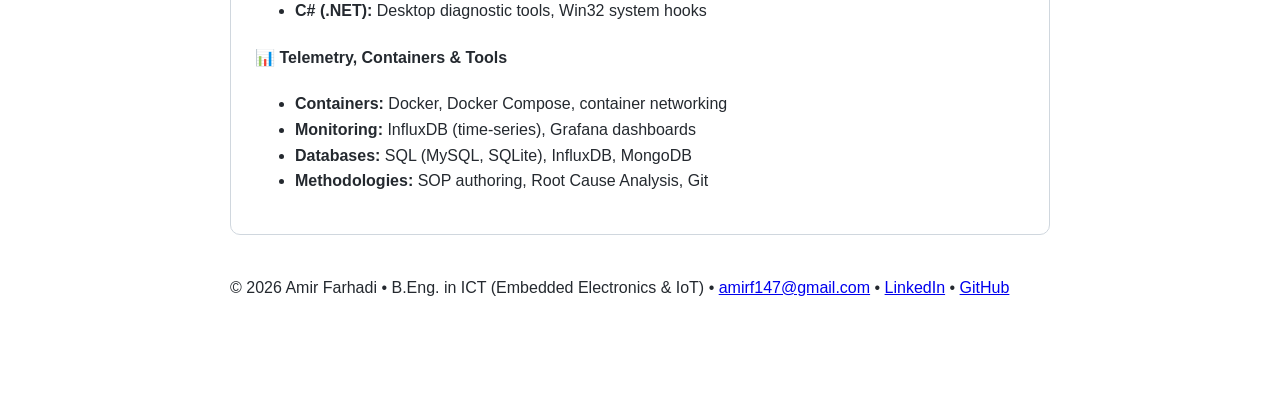
==== commit 4a679afd: "feat(vui,portfolio): add context-aware tab traversal, disambiguated scrolling & clean cheatsheet vie" ====
--- a/systems-engineering.html
+++ b/systems-engineering.html
@@ -28,14 +28,17 @@
         <!-- Top Utility Navigation -->
         <nav class="eng-top-nav" aria-label="Utility Navigation">
             <div style="display: flex; gap: 10px; align-items: center; flex-wrap: wrap;">
-                <a href="./index.html" class="back-link" aria-label="Return to Main Software Portfolio">
+                <a href="https://github.com/amirf147" target="_blank" rel="noopener noreferrer" class="back-link" aria-label="Amir Farhadi's GitHub Profile">
                     <svg aria-hidden="true" width="14" height="14" viewBox="0 0 16 16" fill="currentColor">
-                        <path fill-rule="evenodd" d="M15 8a.75.75 0 0 1-.75.75H4.06l3.72 3.72a.75.75 0 1 1-1.06 1.06l-5-5a.75.75 0 0 1 0-1.06l5-5a.75.75 0 0 1 1.06 1.06L4.06 7.25h10.19A.75.75 0 0 1 15 8z"></path>
+                        <path d="M8 0c4.42 0 8 3.58 8 8a8.013 8.013 0 0 1-5.45 7.59c-.4.08-.55-.17-.55-.38 0-.27.01-1.13.01-2.2 0-.75-.25-1.23-.54-1.48 1.78-.2 3.65-.88 3.65-3.95 0-.88-.31-1.59-.82-2.15.08-.2.36-1.02-.08-2.12 0 0-.67-.22-2.2.82-.64-.18-1.32-.27-2-.27-.68 0-1.36.09-2 .27-1.53-1.03-2.2-.82-2.2-.82-.44 1.1-.16 1.92-.08 2.12-.51.56-.82 1.28-.82 2.15 0 3.06 1.86 3.75 3.64 3.95-.23.2-.44.55-.51 1.07-.46.21-1.61.55-2.33-.66-.15-.24-.6-.83-1.23-.82-.67.01-.27.38.01.53.34.19.73.9.82 1.13.16.45.68 1.31 2.69.94 0 .67.01 1.3.01 1.49 0 .21-.15.45-.55.38A7.995 7.995 0 0 1 0 8c0-4.42 3.58-8 8-8Z"></path>
                     </svg>
-                    Main Portfolio
+                    GitHub<span class="sr-only"> (opens in a new tab)</span>
                 </a>
-                <a href="./test-engineering.html" class="back-link" aria-label="View Test Engineering Portfolio">
-                    🔬 Test Engineering Portfolio
+                <a href="https://linkedin.com/in/amir-farhadi" target="_blank" rel="noopener noreferrer" class="back-link" aria-label="Amir Farhadi's LinkedIn Profile">
+                    <svg aria-hidden="true" width="14" height="14" viewBox="0 0 24 24" fill="currentColor">
+                        <path d="M19 3a2 2 0 0 1 2 2v14a2 2 0 0 1-2 2H5a2 2 0 0 1-2-2V5a2 2 0 0 1 2-2h14m-.5 15.5v-5.3a3.26 3.26 0 0 0-3.26-3.26c-.85 0-1.84.52-2.28 1.3v-1.11h-2.79v8.37h2.79v-4.93c0-.77.62-1.4 1.39-1.4a1.4 1.4 0 0 1 1.4 1.4v4.93h2.75M6.46 10.9v8.37H9.2V10.9H6.46M7.83 6.45a1.65 1.65 0 0 0-1.66 1.66 1.66 1.66 1.66 1.66 0 0 0 1.66-1.66c0-.92-.74-1.66-1.66-1.66Z"></path>
+                    </svg>
+                    LinkedIn<span class="sr-only"> (opens in a new tab)</span>
                 </a>
             </div>
 
@@ -56,7 +59,7 @@
         <!-- Hero Header Section -->
         <header class="eng-hero" id="main-content">
             <h1 class="eng-title">Amir Farhadi</h1>
-            <div class="eng-role">B.Eng. in ICT — Systems Administration, Infrastructure &amp; Automation</div>
+            <div class="eng-role">B.Eng. in ICT — Embedded Electronics &amp; IoT</div>
             <p class="eng-bio">
                 Systems administration, IT infrastructure, and systems automation engineering background with hands-on experience in Linux/Windows OS administration, Docker container orchestration, automated system telemetry (InfluxDB &amp; Grafana), PowerShell/Bash/Python scripting, secure networking (SSH, firewalls, reverse proxies), and AI-augmented operational troubleshooting.
             </p>
@@ -389,7 +392,7 @@
 
         <!-- Footer -->
         <footer class="eng-footer">
-            <p>© 2026 Amir Farhadi • B.Eng. in ICT (Embedded Electronics &amp; IoT) • <a href="mailto:amirf147@gmail.com">amirf147@gmail.com</a> • <a href="https://linkedin.com/in/amir-farhadi" target="_blank" rel="noopener noreferrer">LinkedIn</a> • <a href="https://github.com/amirf147" target="_blank" rel="noopener noreferrer">GitHub</a></p>
+            <p>© 2026 Amir Farhadi • B.Eng. in ICT (Embedded Electronics &amp; IoT) • <a href="mailto:amirf147@gmail.com">amirf147@gmail.com</a> • <a href="https://linkedin.com/in/amir-farhadi" target="_blank" rel="noopener noreferrer">LinkedIn<span class="sr-only"> (opens in a new tab)</span></a> • <a href="https://github.com/amirf147" target="_blank" rel="noopener noreferrer">GitHub<span class="sr-only"> (opens in a new tab)</span></a></p>
         </footer>
     </div>
 
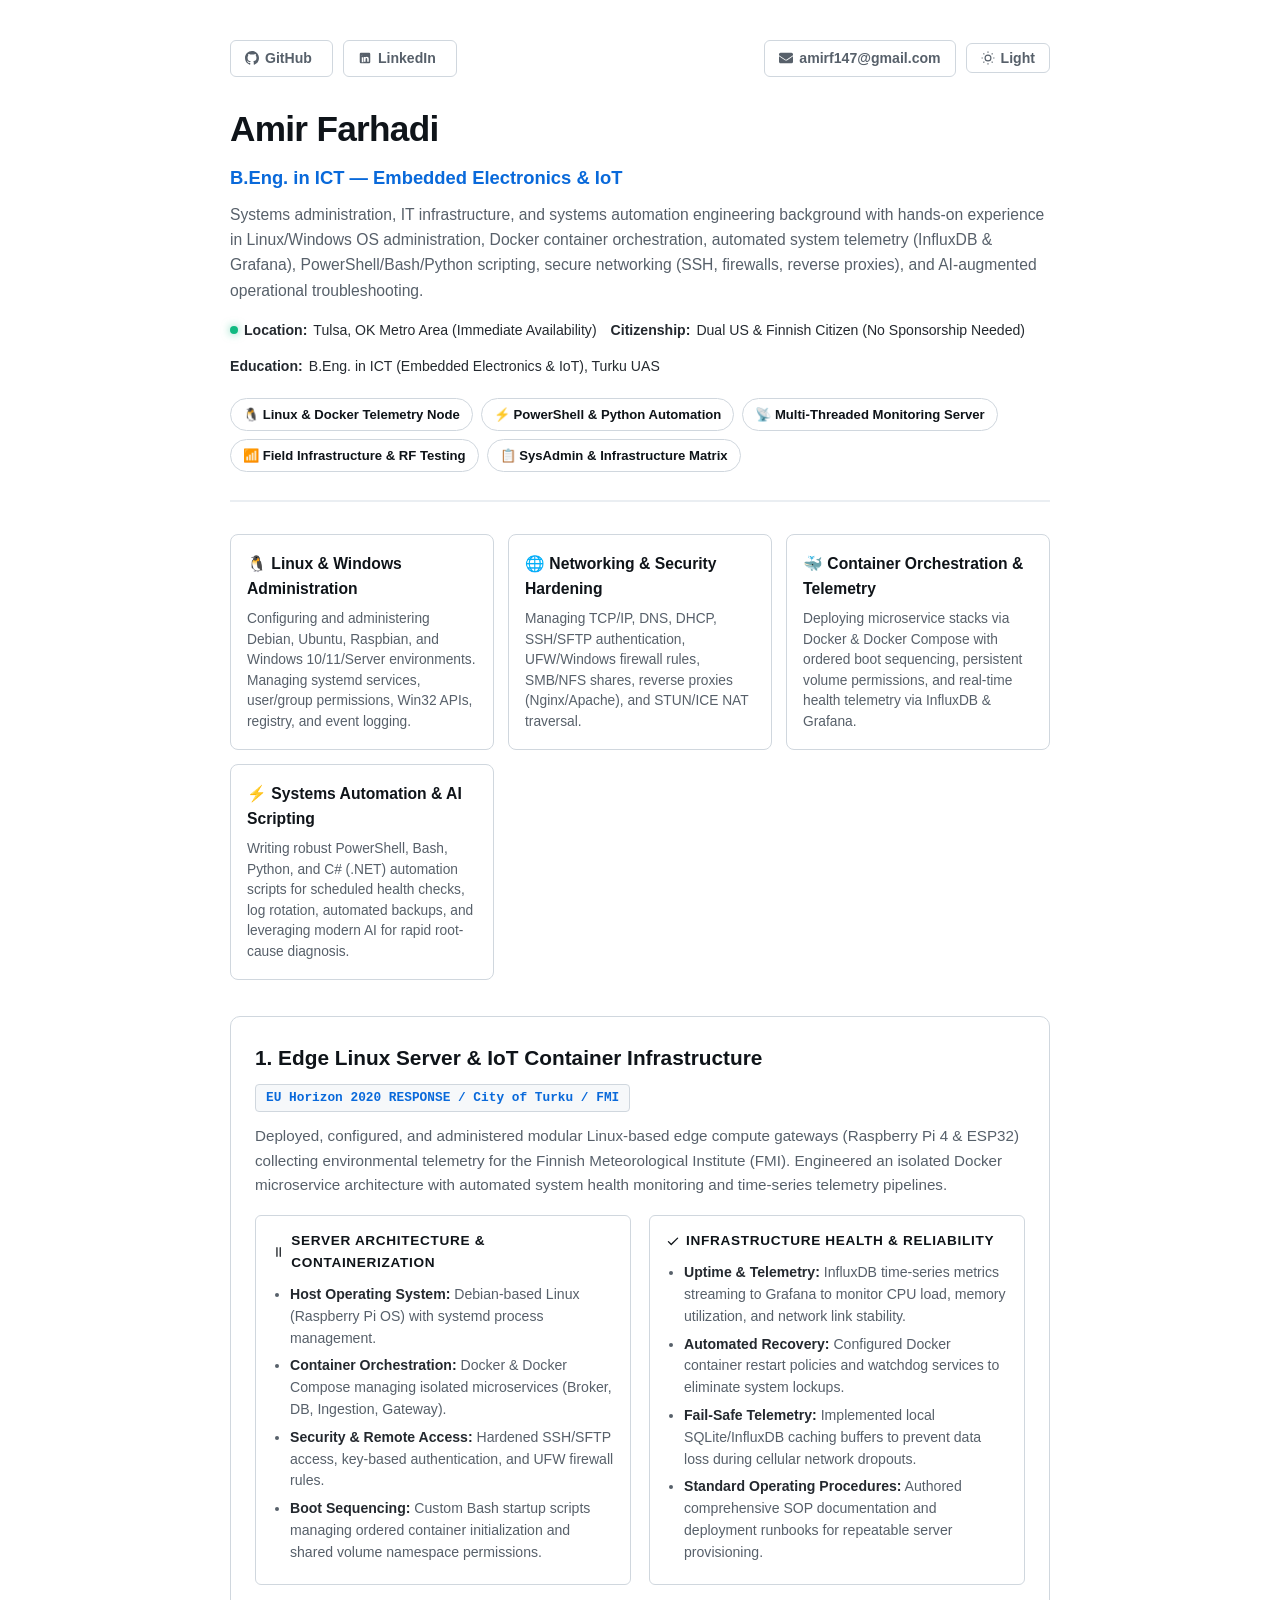
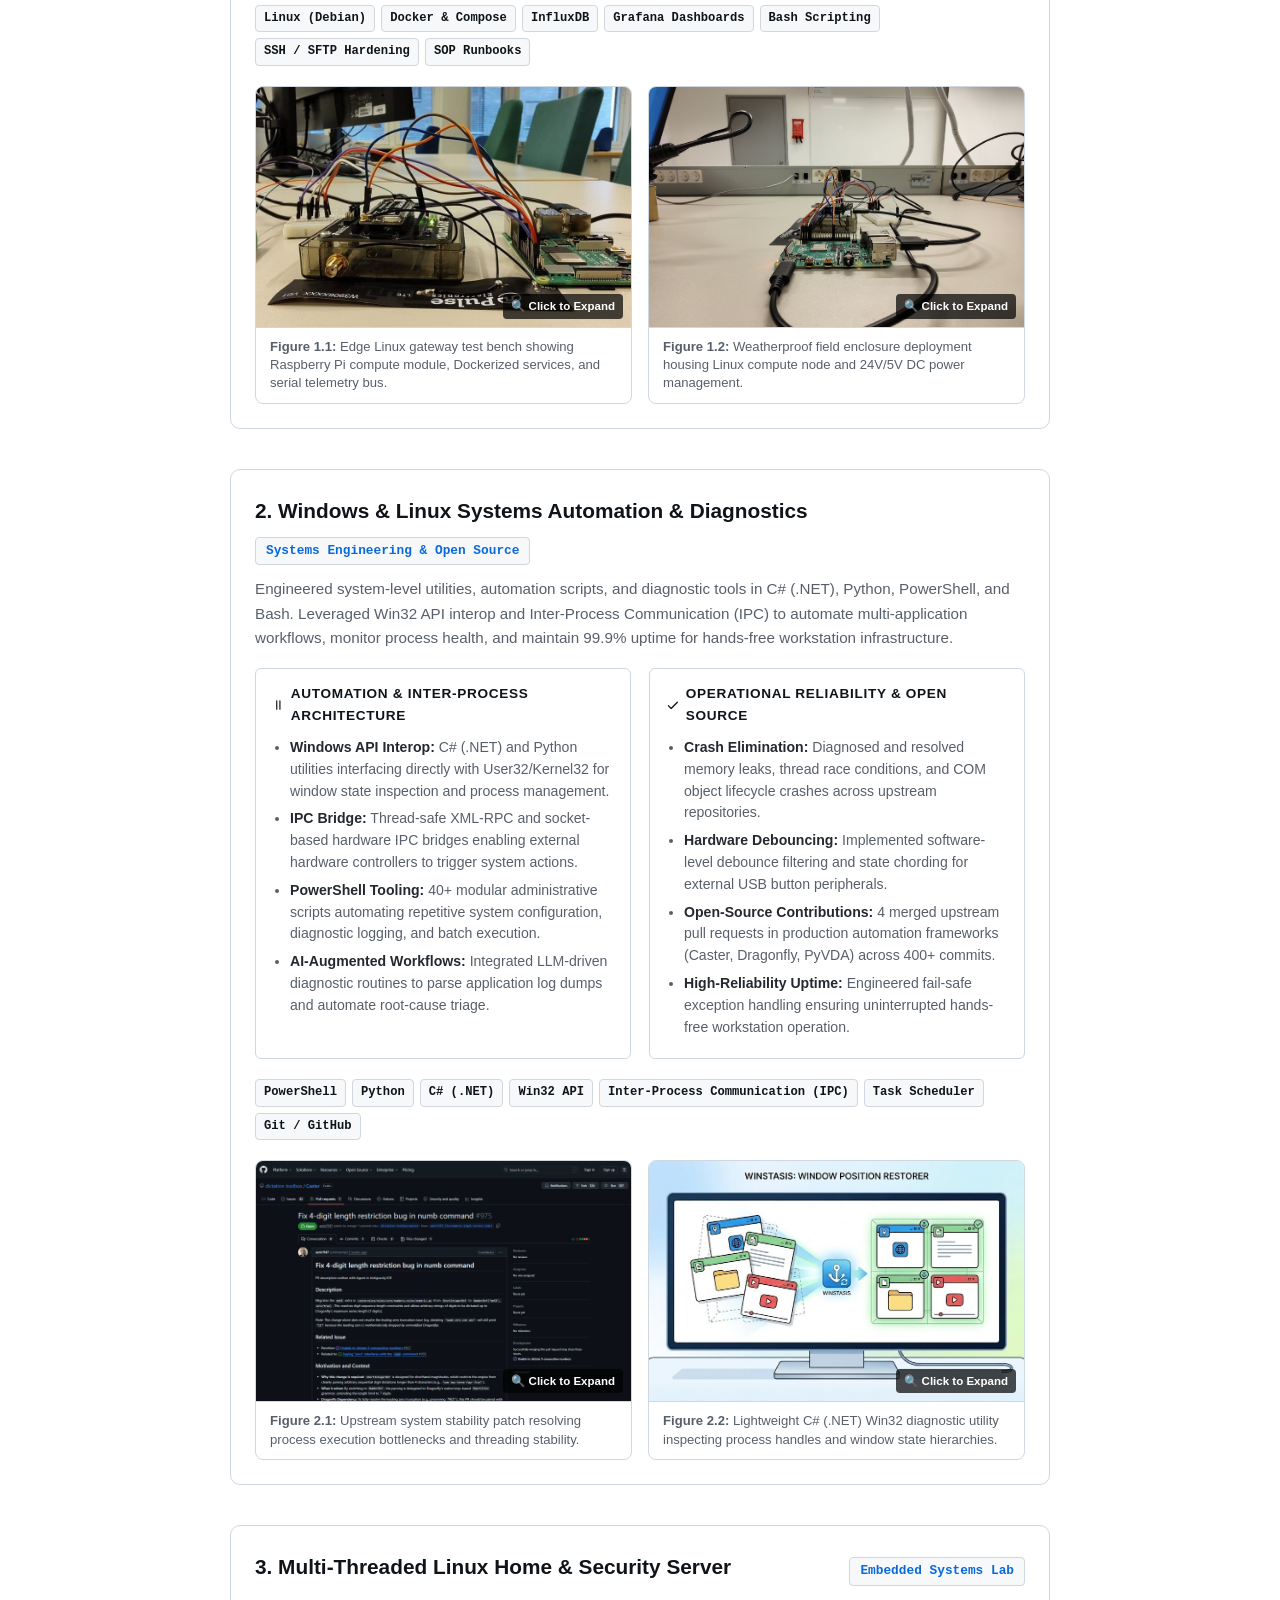
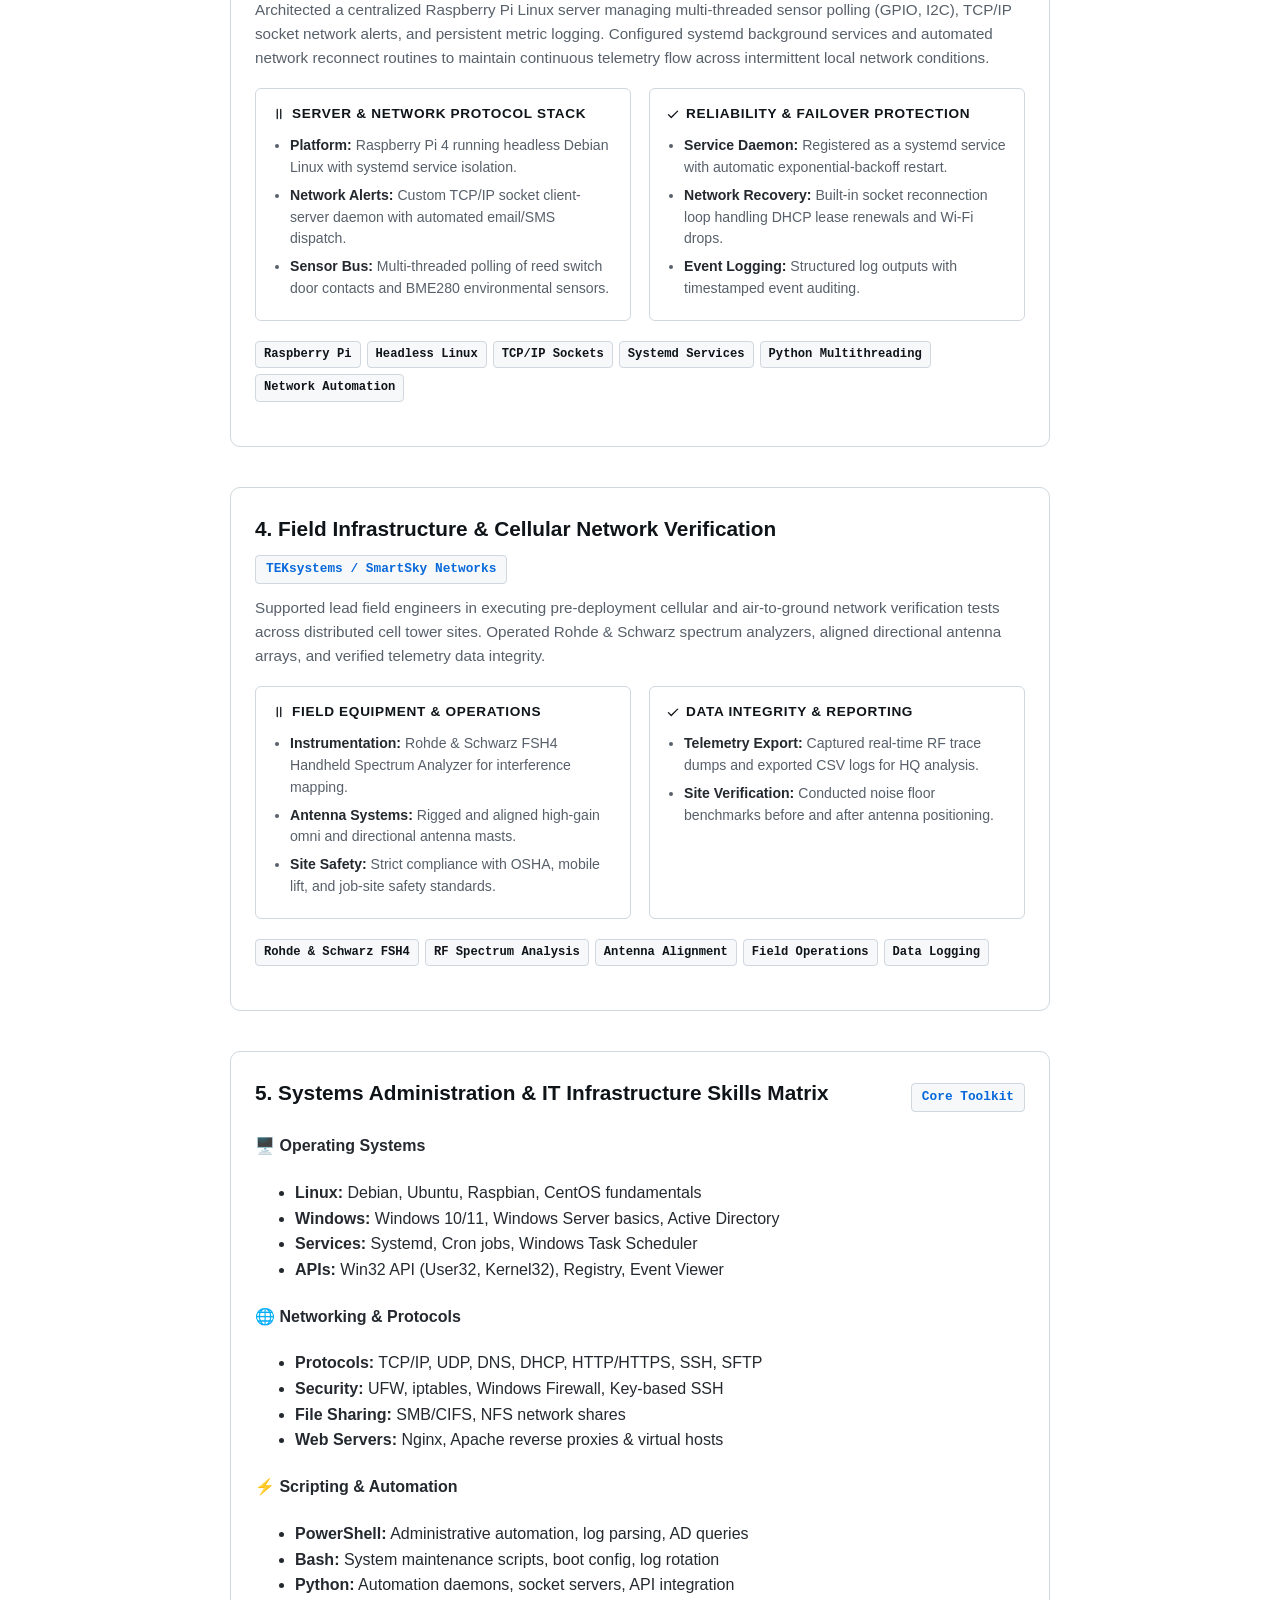
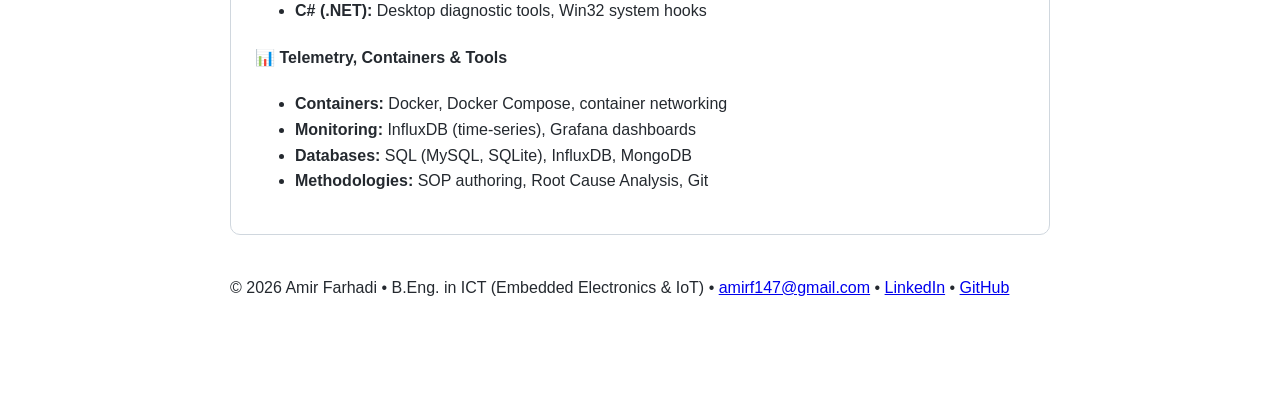
==== commit 10741100: "feat: update portfolio to reflect Caster PR #975 merge and increment total contribution count" ====
--- a/systems-engineering.html
+++ b/systems-engineering.html
@@ -212,7 +212,7 @@
                     <ul class="verif-list">
                         <li><strong>Crash Elimination:</strong> Diagnosed and resolved memory leaks, thread race conditions, and COM object lifecycle crashes across upstream repositories.</li>
                         <li><strong>Hardware Debouncing:</strong> Implemented software-level debounce filtering and state chording for external USB button peripherals.</li>
-                        <li><strong>Open-Source Contributions:</strong> 3 merged upstream pull requests in production automation frameworks (Caster, Dragonfly, PyVDA) across 400+ commits.</li>
+                        <li><strong>Open-Source Contributions:</strong> 4 merged upstream pull requests in production automation frameworks (Caster, Dragonfly, PyVDA) across 400+ commits.</li>
                         <li><strong>High-Reliability Uptime:</strong> Engineered fail-safe exception handling ensuring uninterrupted hands-free workstation operation.</li>
                     </ul>
                 </div>
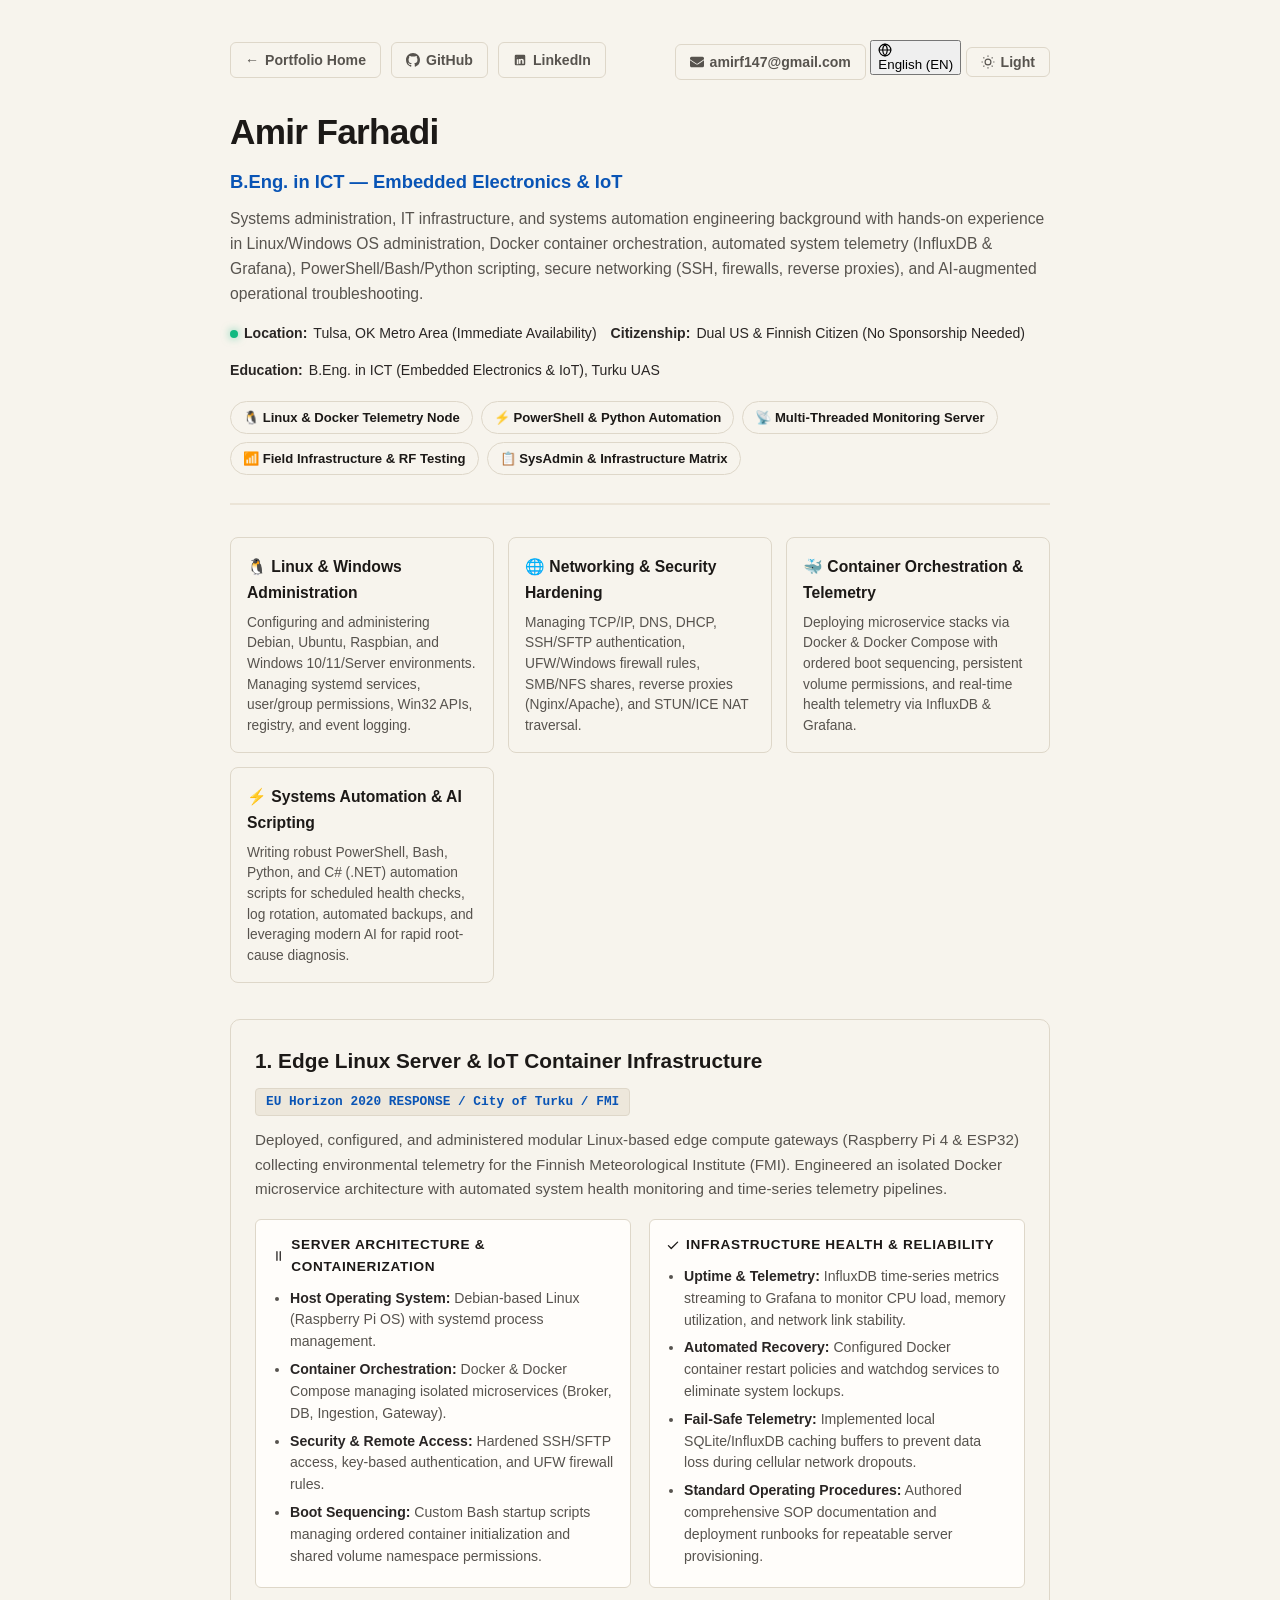
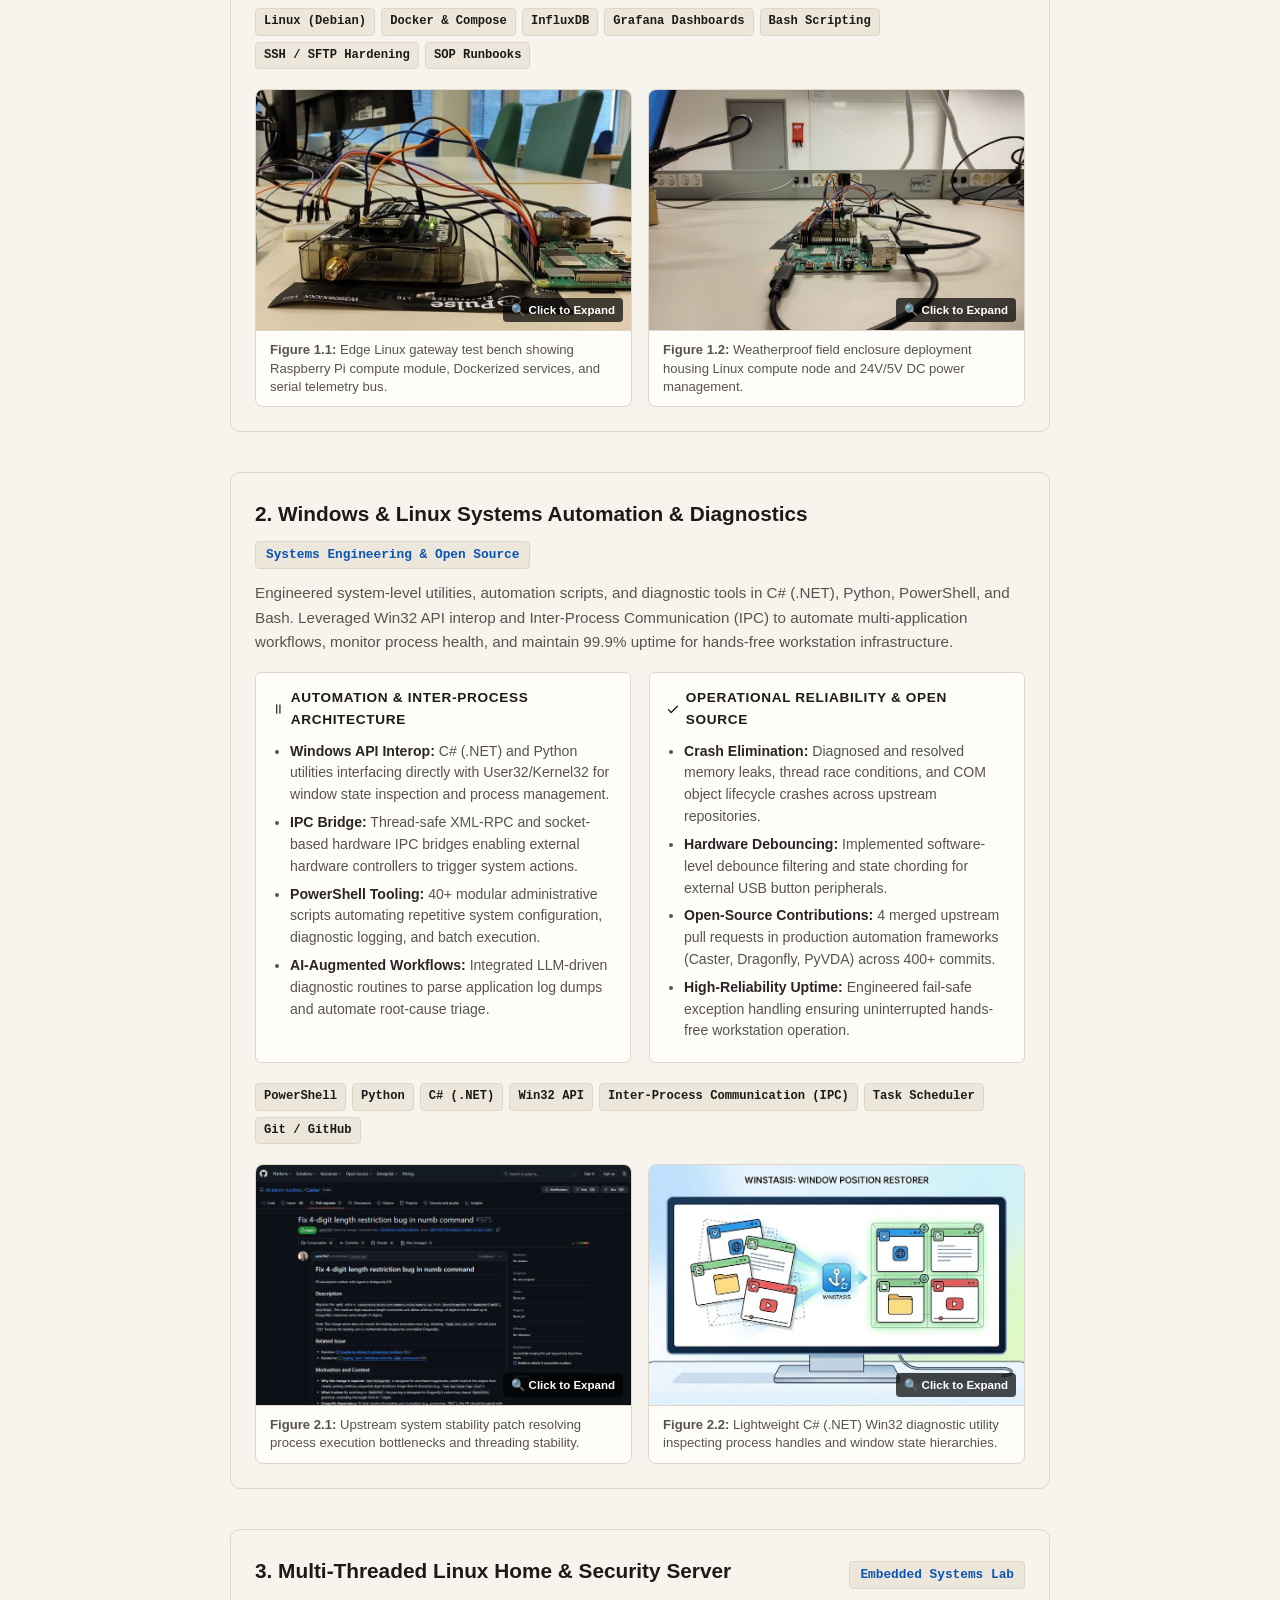
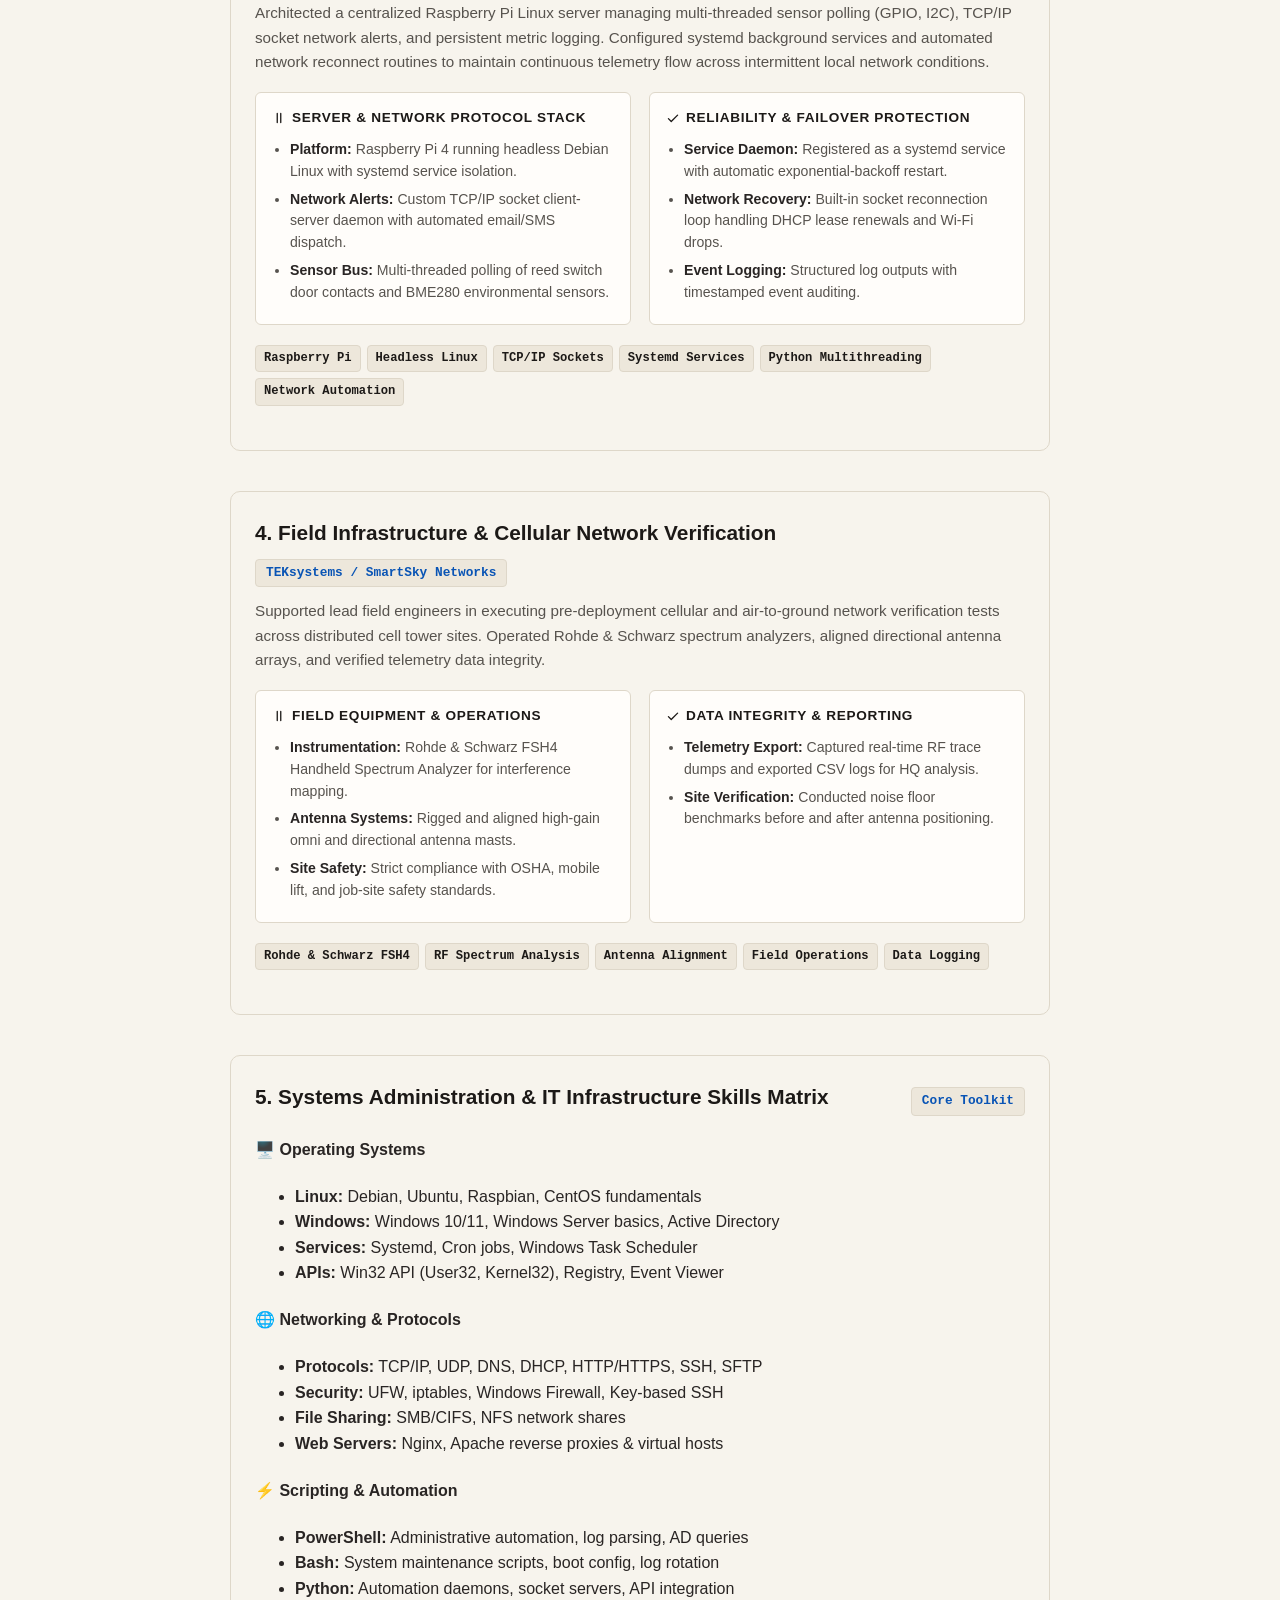
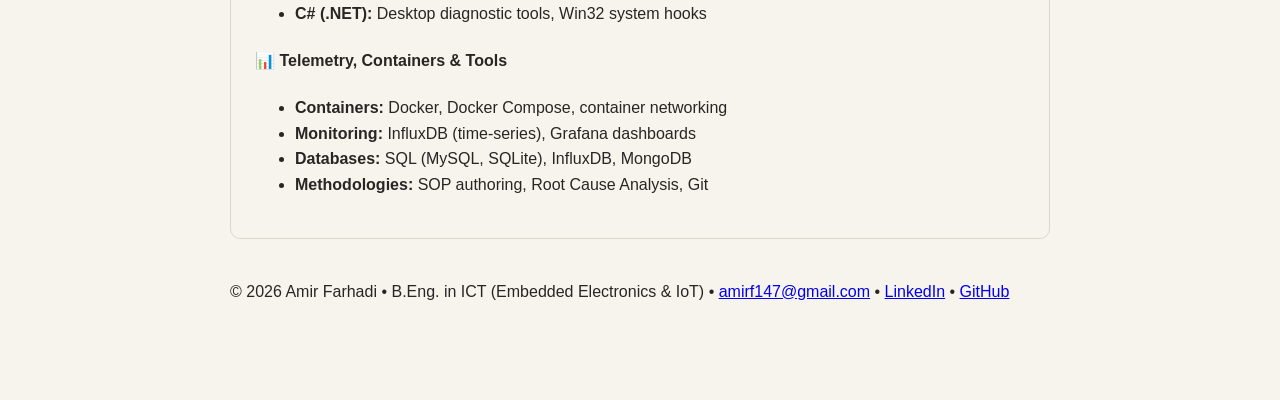
==== commit 706af605: "feat(i18n): implement bilingual localization system with ci path safety audits Integrate a bilingual" ====
--- a/systems-engineering.html
+++ b/systems-engineering.html
@@ -16,74 +16,90 @@
             } else {
                 document.documentElement.setAttribute('data-theme', 'dark');
             }
+
+            const savedLang = localStorage.getItem('portfolio_lang');
+            if (savedLang) {
+                document.documentElement.setAttribute('lang', savedLang);
+            } else if (navigator && navigator.language && navigator.language.toLowerCase().startsWith('fi')) {
+                document.documentElement.setAttribute('lang', 'fi');
+            } else {
+                document.documentElement.setAttribute('lang', 'en');
+            }
         })();
     </script>
     <link rel="stylesheet" href="./css/test-engineering.css">
 </head>
 
 <body>
-    <a href="#main-content" class="skip-link">Skip to main content</a>
+    <a href="#main-content" class="skip-link" data-i18n="global.skip_to_content">Skip to main content</a>
 
     <div class="container">
         <!-- Top Utility Navigation -->
         <nav class="eng-top-nav" aria-label="Utility Navigation">
             <div style="display: flex; gap: 10px; align-items: center; flex-wrap: wrap;">
+                <a href="./index.html" class="back-link" aria-label="Back to Main Portfolio">
+                    <span aria-hidden="true">← </span><span data-i18n="global.back_to_main">Portfolio Home</span>
+                </a>
                 <a href="https://github.com/amirf147" target="_blank" rel="noopener noreferrer" class="back-link" aria-label="Amir Farhadi's GitHub Profile">
                     <svg aria-hidden="true" width="14" height="14" viewBox="0 0 16 16" fill="currentColor">
                         <path d="M8 0c4.42 0 8 3.58 8 8a8.013 8.013 0 0 1-5.45 7.59c-.4.08-.55-.17-.55-.38 0-.27.01-1.13.01-2.2 0-.75-.25-1.23-.54-1.48 1.78-.2 3.65-.88 3.65-3.95 0-.88-.31-1.59-.82-2.15.08-.2.36-1.02-.08-2.12 0 0-.67-.22-2.2.82-.64-.18-1.32-.27-2-.27-.68 0-1.36.09-2 .27-1.53-1.03-2.2-.82-2.2-.82-.44 1.1-.16 1.92-.08 2.12-.51.56-.82 1.28-.82 2.15 0 3.06 1.86 3.75 3.64 3.95-.23.2-.44.55-.51 1.07-.46.21-1.61.55-2.33-.66-.15-.24-.6-.83-1.23-.82-.67.01-.27.38.01.53.34.19.73.9.82 1.13.16.45.68 1.31 2.69.94 0 .67.01 1.3.01 1.49 0 .21-.15.45-.55.38A7.995 7.995 0 0 1 0 8c0-4.42 3.58-8 8-8Z"></path>
                     </svg>
-                    GitHub<span class="sr-only"> (opens in a new tab)</span>
+                    <span data-i18n="global.github_profile">GitHub</span><span class="sr-only" data-i18n="global.opens_new_tab"> (opens in a new tab)</span>
                 </a>
                 <a href="https://linkedin.com/in/amir-farhadi" target="_blank" rel="noopener noreferrer" class="back-link" aria-label="Amir Farhadi's LinkedIn Profile">
                     <svg aria-hidden="true" width="14" height="14" viewBox="0 0 24 24" fill="currentColor">
                         <path d="M19 3a2 2 0 0 1 2 2v14a2 2 0 0 1-2 2H5a2 2 0 0 1-2-2V5a2 2 0 0 1 2-2h14m-.5 15.5v-5.3a3.26 3.26 0 0 0-3.26-3.26c-.85 0-1.84.52-2.28 1.3v-1.11h-2.79v8.37h2.79v-4.93c0-.77.62-1.4 1.39-1.4a1.4 1.4 0 0 1 1.4 1.4v4.93h2.75M6.46 10.9v8.37H9.2V10.9H6.46M7.83 6.45a1.65 1.65 0 0 0-1.66 1.66 1.66 1.66 1.66 1.66 0 0 0 1.66-1.66c0-.92-.74-1.66-1.66-1.66Z"></path>
                     </svg>
-                    LinkedIn<span class="sr-only"> (opens in a new tab)</span>
+                    <span data-i18n="global.linkedin_profile">LinkedIn</span><span class="sr-only" data-i18n="global.opens_new_tab"> (opens in a new tab)</span>
                 </a>
             </div>
 
-            <div style="display: flex; gap: 10px; align-items: center;">
+            <div class="top-utility-actions">
                 <a href="mailto:amirf147@gmail.com" class="back-link" aria-label="Send Email">
                     <svg aria-hidden="true" width="14" height="14" viewBox="0 0 16 16" fill="currentColor">
                         <path d="M1.75 2A1.75 1.75 0 0 0 0 3.75v.736a.75.75 0 0 0 .327.618l7.25 4.834a.75.75 0 0 0 .846 0l7.25-4.834A.75.75 0 0 0 16 4.486v-.736A1.75 1.75 0 0 0 14.25 2H1.75zM0 6.079v6.171C0 13.216.784 14 1.75 14h12.5A1.75 1.75 0 0 0 16 12.25V6.079l-6.573 4.382a2.25 2.25 0 0 1-2.497 0L0 6.079z"></path>
                     </svg>
                     amirf147@gmail.com
                 </a>
+                <button id="lang-toggle" class="nav-btn lang-toggle" aria-label="Switch to Finnish / Vaihda kieleksi suomi" data-tooltip="Switch to Finnish [L]">
+                    <span id="lang-icon" style="display: flex; align-items: center;"></span>
+                    <span id="lang-label" data-i18n="global.lang_toggle_label">English (EN)</span>
+                </button>
                 <button id="theme-toggle" class="back-link" aria-label="Toggle theme" style="cursor: pointer;">
                     <span id="theme-icon" style="display: flex; align-items: center;"></span>
-                    <span id="theme-label">Theme</span>
+                    <span id="theme-label" data-i18n="global.theme_toggle_label">Theme</span>
                 </button>
             </div>
         </nav>
 
         <!-- Hero Header Section -->
         <header class="eng-hero" id="main-content">
-            <h1 class="eng-title">Amir Farhadi</h1>
-            <div class="eng-role">B.Eng. in ICT — Embedded Electronics &amp; IoT</div>
-            <p class="eng-bio">
+            <h1 class="eng-title" data-i18n="sys.hero_title">Amir Farhadi</h1>
+            <div class="eng-role" data-i18n="sys.hero_role">B.Eng. in ICT — Embedded Electronics &amp; IoT</div>
+            <p class="eng-bio" data-i18n="sys.hero_bio">
                 Systems administration, IT infrastructure, and systems automation engineering background with hands-on experience in Linux/Windows OS administration, Docker container orchestration, automated system telemetry (InfluxDB &amp; Grafana), PowerShell/Bash/Python scripting, secure networking (SSH, firewalls, reverse proxies), and AI-augmented operational troubleshooting.
             </p>
 
             <div class="eng-meta-strip">
-                <span class="meta-item">
+                <span class="meta-item" data-i18n-html="sys.meta_loc">
                     <span class="meta-dot"></span>
                     <strong>Location:</strong> Tulsa, OK Metro Area (Immediate Availability)
                 </span>
-                <span class="meta-item">
+                <span class="meta-item" data-i18n-html="sys.meta_citizen">
                     <strong>Citizenship:</strong> Dual US &amp; Finnish Citizen (No Sponsorship Needed)
                 </span>
-                <span class="meta-item">
+                <span class="meta-item" data-i18n-html="sys.meta_deg">
                     <strong>Education:</strong> B.Eng. in ICT (Embedded Electronics &amp; IoT), Turku UAS
                 </span>
             </div>
 
             <!-- Jump Bar -->
             <div class="quick-jump-bar" aria-label="Project Navigation">
-                <a href="#edge-server-project" class="jump-pill">🐧 Linux &amp; Docker Telemetry Node</a>
-                <a href="#automation-tools-project" class="jump-pill">⚡ PowerShell &amp; Python Automation</a>
-                <a href="#iot-server-project" class="jump-pill">📡 Multi-Threaded Monitoring Server</a>
-                <a href="#rf-field-project" class="jump-pill">📶 Field Infrastructure &amp; RF Testing</a>
-                <a href="#sysadmin-skills-matrix" class="jump-pill">📋 SysAdmin &amp; Infrastructure Matrix</a>
+                <a href="#edge-server-project" class="jump-pill" data-i18n="sys.jump_edge">🐧 Linux &amp; Docker Telemetry Node</a>
+                <a href="#automation-tools-project" class="jump-pill" data-i18n="sys.jump_auto">⚡ PowerShell &amp; Python Automation</a>
+                <a href="#iot-server-project" class="jump-pill" data-i18n="sys.jump_iot">📡 Multi-Threaded Monitoring Server</a>
+                <a href="#rf-field-project" class="jump-pill" data-i18n="sys.jump_rf">📶 Field Infrastructure &amp; RF Testing</a>
+                <a href="#sysadmin-skills-matrix" class="jump-pill" data-i18n="sys.jump_matrix">📋 SysAdmin &amp; Infrastructure Matrix</a>
             </div>
         </header>
 
@@ -92,20 +108,20 @@
             <h2 id="core-competencies-heading" class="sr-only">Core Systems Competencies</h2>
             <div class="competency-grid">
                 <div class="competency-card">
-                    <h3>🐧 Linux &amp; Windows Administration</h3>
-                    <p>Configuring and administering Debian, Ubuntu, Raspbian, and Windows 10/11/Server environments. Managing systemd services, user/group permissions, Win32 APIs, registry, and event logging.</p>
+                    <h3 data-i18n="sys.c1_title">🐧 Linux &amp; Windows Administration</h3>
+                    <p data-i18n="sys.c1_desc">Configuring and administering Debian, Ubuntu, Raspbian, and Windows 10/11/Server environments. Managing systemd services, user/group permissions, Win32 APIs, registry, and event logging.</p>
                 </div>
                 <div class="competency-card">
-                    <h3>🌐 Networking &amp; Security Hardening</h3>
-                    <p>Managing TCP/IP, DNS, DHCP, SSH/SFTP authentication, UFW/Windows firewall rules, SMB/NFS shares, reverse proxies (Nginx/Apache), and STUN/ICE NAT traversal.</p>
+                    <h3 data-i18n="sys.c2_title">🌐 Networking &amp; Security Hardening</h3>
+                    <p data-i18n="sys.c2_desc">Managing TCP/IP, DNS, DHCP, SSH/SFTP authentication, UFW/Windows firewall rules, SMB/NFS shares, reverse proxies (Nginx/Apache), and STUN/ICE NAT traversal.</p>
                 </div>
                 <div class="competency-card">
-                    <h3>🐳 Container Orchestration &amp; Telemetry</h3>
-                    <p>Deploying microservice stacks via Docker &amp; Docker Compose with ordered boot sequencing, persistent volume permissions, and real-time health telemetry via InfluxDB &amp; Grafana.</p>
+                    <h3 data-i18n="sys.c3_title">🐳 Container Orchestration &amp; Telemetry</h3>
+                    <p data-i18n="sys.c3_desc">Deploying microservice stacks via Docker &amp; Docker Compose with ordered boot sequencing, persistent volume permissions, and real-time health telemetry via InfluxDB &amp; Grafana.</p>
                 </div>
                 <div class="competency-card">
-                    <h3>⚡ Systems Automation &amp; AI Scripting</h3>
-                    <p>Writing robust PowerShell, Bash, Python, and C# (.NET) automation scripts for scheduled health checks, log rotation, automated backups, and leveraging modern AI for rapid root-cause diagnosis.</p>
+                    <h3 data-i18n="sys.c4_title">⚡ Systems Automation &amp; AI Scripting</h3>
+                    <p data-i18n="sys.c4_desc">Writing robust PowerShell, Bash, Python, and C# (.NET) automation scripts for scheduled health checks, log rotation, automated backups, and leveraging modern AI for rapid root-cause diagnosis.</p>
                 </div>
             </div>
         </section>
@@ -113,10 +129,10 @@
         <!-- Featured Project 1: Linux Edge Server -->
         <section id="edge-server-project" class="project-card" aria-labelledby="edge-server-title">
             <div class="project-header-row">
-                <h2 id="edge-server-title" class="project-title">1. Edge Linux Server &amp; IoT Container Infrastructure</h2>
-                <span class="project-org-badge">EU Horizon 2020 RESPONSE / City of Turku / FMI</span>
-            </div>
-            <p class="project-summary">
+                <h2 id="edge-server-title" class="project-title" data-i18n="sys.p1_title">1. Edge Linux Server &amp; IoT Container Infrastructure</h2>
+                <span class="project-org-badge" data-i18n="sys.p1_badge">EU Horizon 2020 RESPONSE / City of Turku / FMI</span>
+            </div>
+            <p class="project-summary" data-i18n="sys.p1_summary">
                 Deployed, configured, and administered modular Linux-based edge compute gateways (Raspberry Pi 4 &amp; ESP32) collecting environmental telemetry for the Finnish Meteorological Institute (FMI). Engineered an isolated Docker microservice architecture with automated system health monitoring and time-series telemetry pipelines.
             </p>
 
@@ -124,26 +140,26 @@
                 <div class="spec-box">
                     <div class="box-title">
                         <svg aria-hidden="true" width="14" height="14" viewBox="0 0 16 16" fill="currentColor"><path d="M6 2a.75.75 0 0 1 .75.75v10.5a.75.75 0 0 1-1.5 0V2.75A.75.75 0 0 1 6 2zm4 0a.75.75 0 0 1 .75.75v10.5a.75.75 0 0 1-1.5 0V2.75A.75.75 0 0 1 10 2z"></path></svg>
-                        Server Architecture &amp; Containerization
+                        <span data-i18n="sys.p1_spec_title">Server Architecture &amp; Containerization</span>
                     </div>
                     <ul class="spec-list">
-                        <li><strong>Host Operating System:</strong> Debian-based Linux (Raspberry Pi OS) with systemd process management.</li>
-                        <li><strong>Container Orchestration:</strong> Docker &amp; Docker Compose managing isolated microservices (Broker, DB, Ingestion, Gateway).</li>
-                        <li><strong>Security &amp; Remote Access:</strong> Hardened SSH/SFTP access, key-based authentication, and UFW firewall rules.</li>
-                        <li><strong>Boot Sequencing:</strong> Custom Bash startup scripts managing ordered container initialization and shared volume namespace permissions.</li>
+                        <li data-i18n-html="sys.p1_s1"><strong>Host Operating System:</strong> Debian-based Linux (Raspberry Pi OS) with systemd process management.</li>
+                        <li data-i18n-html="sys.p1_s2"><strong>Container Orchestration:</strong> Docker &amp; Docker Compose managing isolated microservices (Broker, DB, Ingestion, Gateway).</li>
+                        <li data-i18n-html="sys.p1_s3"><strong>Security &amp; Remote Access:</strong> Hardened SSH/SFTP access, key-based authentication, and UFW firewall rules.</li>
+                        <li data-i18n-html="sys.p1_s4"><strong>Boot Sequencing:</strong> Custom Bash startup scripts managing ordered container initialization and shared volume namespace permissions.</li>
                     </ul>
                 </div>
 
                 <div class="verif-box">
                     <div class="box-title">
                         <svg aria-hidden="true" width="14" height="14" viewBox="0 0 16 16" fill="currentColor"><path d="M13.78 4.22a.75.75 0 0 1 0 1.06l-7.25 7.25a.75.75 0 0 1-1.06 0L2.22 9.28a.751.751 0 0 1 .018-1.042.751.751 0 0 1 1.042-.018L6 10.94l6.72-6.72a.75.75 0 0 1 1.06 0z"></path></svg>
-                        Infrastructure Health &amp; Reliability
+                        <span data-i18n="sys.p1_verif_title">Infrastructure Health &amp; Reliability</span>
                     </div>
                     <ul class="verif-list">
-                        <li><strong>Uptime &amp; Telemetry:</strong> InfluxDB time-series metrics streaming to Grafana to monitor CPU load, memory utilization, and network link stability.</li>
-                        <li><strong>Automated Recovery:</strong> Configured Docker container restart policies and watchdog services to eliminate system lockups.</li>
-                        <li><strong>Fail-Safe Telemetry:</strong> Implemented local SQLite/InfluxDB caching buffers to prevent data loss during cellular network dropouts.</li>
-                        <li><strong>Standard Operating Procedures:</strong> Authored comprehensive SOP documentation and deployment runbooks for repeatable server provisioning.</li>
+                        <li data-i18n-html="sys.p1_v1"><strong>Uptime &amp; Telemetry:</strong> InfluxDB time-series metrics streaming to Grafana to monitor CPU load, memory utilization, and network link stability.</li>
+                        <li data-i18n-html="sys.p1_v2"><strong>Automated Recovery:</strong> Configured Docker container restart policies and watchdog services to eliminate system lockups.</li>
+                        <li data-i18n-html="sys.p1_v3"><strong>Fail-Safe Telemetry:</strong> Implemented local SQLite/InfluxDB caching buffers to prevent data loss during cellular network dropouts.</li>
+                        <li data-i18n-html="sys.p1_v4"><strong>Standard Operating Procedures:</strong> Authored comprehensive SOP documentation and deployment runbooks for repeatable server provisioning.</li>
                     </ul>
                 </div>
             </div>
@@ -161,19 +177,19 @@
             <div class="media-gallery">
                 <figure class="media-figure">
                     <div class="media-img-wrapper" onclick="openLightbox('aq-sensor-bench.jpg', 'Edge Linux compute station and sensor interface test bench showing Raspberry Pi gateway and serial telemetry connections.')">
-                        <img src="aq-sensor-bench.jpg" alt="Edge Linux Server Test Bench" loading="lazy">
-                        <span class="zoom-overlay">🔍 Click to Expand</span>
-                    </div>
-                    <figcaption class="media-caption">
+                        <img src="aq-sensor-bench.jpg" alt="Edge Linux Server Test Bench" loading="lazy" data-i18n-attr="alt:sys.p1_img1_alt">
+                        <span class="zoom-overlay" data-i18n="sys.zoom_overlay">🔍 Click to Expand</span>
+                    </div>
+                    <figcaption class="media-caption" data-i18n-html="sys.p1_fig1_caption">
                         <strong>Figure 1.1:</strong> Edge Linux gateway test bench showing Raspberry Pi compute module, Dockerized services, and serial telemetry bus.
                     </figcaption>
                 </figure>
                 <figure class="media-figure">
                     <div class="media-img-wrapper" onclick="openLightbox('aq-sensor-enclosure.jpg', 'Weatherproof field IoT enclosure housing Linux gateway, power regulation, and cellular antenna.')">
-                        <img src="aq-sensor-enclosure.jpg" alt="Field Infrastructure Enclosure" loading="lazy">
-                        <span class="zoom-overlay">🔍 Click to Expand</span>
-                    </div>
-                    <figcaption class="media-caption">
+                        <img src="aq-sensor-enclosure.jpg" alt="Field Infrastructure Enclosure" loading="lazy" data-i18n-attr="alt:sys.p1_img2_alt">
+                        <span class="zoom-overlay" data-i18n="sys.zoom_overlay">🔍 Click to Expand</span>
+                    </div>
+                    <figcaption class="media-caption" data-i18n-html="sys.p1_fig2_caption">
                         <strong>Figure 1.2:</strong> Weatherproof field enclosure deployment housing Linux compute node and 24V/5V DC power management.
                     </figcaption>
                 </figure>
@@ -183,10 +199,10 @@
         <!-- Featured Project 2: Systems Automation -->
         <section id="automation-tools-project" class="project-card" aria-labelledby="automation-title">
             <div class="project-header-row">
-                <h2 id="automation-title" class="project-title">2. Windows &amp; Linux Systems Automation &amp; Diagnostics</h2>
-                <span class="project-org-badge">Systems Engineering &amp; Open Source</span>
-            </div>
-            <p class="project-summary">
+                <h2 id="automation-title" class="project-title" data-i18n="sys.p2_title">2. Windows &amp; Linux Systems Automation &amp; Diagnostics</h2>
+                <span class="project-org-badge" data-i18n="sys.p2_badge">Systems Engineering &amp; Open Source</span>
+            </div>
+            <p class="project-summary" data-i18n="sys.p2_summary">
                 Engineered system-level utilities, automation scripts, and diagnostic tools in C# (.NET), Python, PowerShell, and Bash. Leveraged Win32 API interop and Inter-Process Communication (IPC) to automate multi-application workflows, monitor process health, and maintain 99.9% uptime for hands-free workstation infrastructure.
             </p>
 
@@ -194,26 +210,26 @@
                 <div class="spec-box">
                     <div class="box-title">
                         <svg aria-hidden="true" width="14" height="14" viewBox="0 0 16 16" fill="currentColor"><path d="M6 2a.75.75 0 0 1 .75.75v10.5a.75.75 0 0 1-1.5 0V2.75A.75.75 0 0 1 6 2zm4 0a.75.75 0 0 1 .75.75v10.5a.75.75 0 0 1-1.5 0V2.75A.75.75 0 0 1 10 2z"></path></svg>
-                        Automation &amp; Inter-Process Architecture
+                        <span data-i18n="sys.p2_spec_title">Automation &amp; Inter-Process Architecture</span>
                     </div>
                     <ul class="spec-list">
-                        <li><strong>Windows API Interop:</strong> C# (.NET) and Python utilities interfacing directly with User32/Kernel32 for window state inspection and process management.</li>
-                        <li><strong>IPC Bridge:</strong> Thread-safe XML-RPC and socket-based hardware IPC bridges enabling external hardware controllers to trigger system actions.</li>
-                        <li><strong>PowerShell Tooling:</strong> 40+ modular administrative scripts automating repetitive system configuration, diagnostic logging, and batch execution.</li>
-                        <li><strong>AI-Augmented Workflows:</strong> Integrated LLM-driven diagnostic routines to parse application log dumps and automate root-cause triage.</li>
+                        <li data-i18n-html="sys.p2_s1"><strong>Windows API Interop:</strong> C# (.NET) and Python utilities interfacing directly with User32/Kernel32 for window state inspection and process management.</li>
+                        <li data-i18n-html="sys.p2_s2"><strong>IPC Bridge:</strong> Thread-safe XML-RPC and socket-based hardware IPC bridges enabling external hardware controllers to trigger system actions.</li>
+                        <li data-i18n-html="sys.p2_s3"><strong>PowerShell Tooling:</strong> 40+ modular administrative scripts automating repetitive system configuration, diagnostic logging, and batch execution.</li>
+                        <li data-i18n-html="sys.p2_s4"><strong>AI-Augmented Workflows:</strong> Integrated LLM-driven diagnostic routines to parse application log dumps and automate root-cause triage.</li>
                     </ul>
                 </div>
 
                 <div class="verif-box">
                     <div class="box-title">
                         <svg aria-hidden="true" width="14" height="14" viewBox="0 0 16 16" fill="currentColor"><path d="M13.78 4.22a.75.75 0 0 1 0 1.06l-7.25 7.25a.75.75 0 0 1-1.06 0L2.22 9.28a.751.751 0 0 1 .018-1.042.751.751 0 0 1 1.042-.018L6 10.94l6.72-6.72a.75.75 0 0 1 1.06 0z"></path></svg>
-                        Operational Reliability &amp; Open Source
+                        <span data-i18n="sys.p2_verif_title">Operational Reliability &amp; Open Source</span>
                     </div>
                     <ul class="verif-list">
-                        <li><strong>Crash Elimination:</strong> Diagnosed and resolved memory leaks, thread race conditions, and COM object lifecycle crashes across upstream repositories.</li>
-                        <li><strong>Hardware Debouncing:</strong> Implemented software-level debounce filtering and state chording for external USB button peripherals.</li>
-                        <li><strong>Open-Source Contributions:</strong> 4 merged upstream pull requests in production automation frameworks (Caster, Dragonfly, PyVDA) across 400+ commits.</li>
-                        <li><strong>High-Reliability Uptime:</strong> Engineered fail-safe exception handling ensuring uninterrupted hands-free workstation operation.</li>
+                        <li data-i18n-html="sys.p2_v1"><strong>Crash Elimination:</strong> Diagnosed and resolved memory leaks, thread race conditions, and COM object lifecycle crashes across upstream repositories.</li>
+                        <li data-i18n-html="sys.p2_v2"><strong>Hardware Debouncing:</strong> Implemented software-level debounce filtering and state chording for external USB button peripherals.</li>
+                        <li data-i18n-html="sys.p2_v3"><strong>Open-Source Contributions:</strong> 4 merged upstream pull requests in production automation frameworks (Caster, Dragonfly, PyVDA) across 400+ commits.</li>
+                        <li data-i18n-html="sys.p2_v4"><strong>High-Reliability Uptime:</strong> Engineered fail-safe exception handling ensuring uninterrupted hands-free workstation operation.</li>
                     </ul>
                 </div>
             </div>
@@ -231,19 +247,19 @@
             <div class="media-gallery">
                 <figure class="media-figure">
                     <div class="media-img-wrapper" onclick="openLightbox('caster-pr-screenshot.png', 'Merged upstream pull request solving thread bottlenecks and process lifecycle stability in open-source automation framework.')">
-                        <img src="caster-pr-screenshot.png" alt="Open-Source Pull Request and Systems Stability Patch" loading="lazy">
-                        <span class="zoom-overlay">🔍 Click to Expand</span>
-                    </div>
-                    <figcaption class="media-caption">
+                        <img src="caster-pr-screenshot.png" alt="Open-Source Pull Request and Systems Stability Patch" loading="lazy" data-i18n-attr="alt:sys.p2_img1_alt">
+                        <span class="zoom-overlay" data-i18n="sys.zoom_overlay">🔍 Click to Expand</span>
+                    </div>
+                    <figcaption class="media-caption" data-i18n-html="sys.p2_fig1_caption">
                         <strong>Figure 2.1:</strong> Upstream system stability patch resolving process execution bottlenecks and threading stability.
                     </figcaption>
                 </figure>
                 <figure class="media-figure">
                     <div class="media-img-wrapper" onclick="openLightbox('winstasis-screenshot.png', 'C# Win32 desktop diagnostic utility for window state management and process inspection.')">
-                        <img src="winstasis-screenshot.png" alt="C# Diagnostic Utility" loading="lazy">
-                        <span class="zoom-overlay">🔍 Click to Expand</span>
-                    </div>
-                    <figcaption class="media-caption">
+                        <img src="winstasis-screenshot.png" alt="C# Diagnostic Utility" loading="lazy" data-i18n-attr="alt:sys.p2_img2_alt">
+                        <span class="zoom-overlay" data-i18n="sys.zoom_overlay">🔍 Click to Expand</span>
+                    </div>
+                    <figcaption class="media-caption" data-i18n-html="sys.p2_fig2_caption">
                         <strong>Figure 2.2:</strong> Lightweight C# (.NET) Win32 diagnostic utility inspecting process handles and window state hierarchies.
                     </figcaption>
                 </figure>
@@ -253,10 +269,10 @@
         <!-- Featured Project 3: IoT Monitoring Server -->
         <section id="iot-server-project" class="project-card" aria-labelledby="iot-server-title">
             <div class="project-header-row">
-                <h2 id="iot-server-title" class="project-title">3. Multi-Threaded Linux Home &amp; Security Server</h2>
-                <span class="project-org-badge">Embedded Systems Lab</span>
-            </div>
-            <p class="project-summary">
+                <h2 id="iot-server-title" class="project-title" data-i18n="sys.p3_title">3. Multi-Threaded Linux Home &amp; Security Server</h2>
+                <span class="project-org-badge" data-i18n="sys.p3_badge">Embedded Systems Lab</span>
+            </div>
+            <p class="project-summary" data-i18n="sys.p3_summary">
                 Architected a centralized Raspberry Pi Linux server managing multi-threaded sensor polling (GPIO, I2C), TCP/IP socket network alerts, and persistent metric logging. Configured systemd background services and automated network reconnect routines to maintain continuous telemetry flow across intermittent local network conditions.
             </p>
 
@@ -264,24 +280,24 @@
                 <div class="spec-box">
                     <div class="box-title">
                         <svg aria-hidden="true" width="14" height="14" viewBox="0 0 16 16" fill="currentColor"><path d="M6 2a.75.75 0 0 1 .75.75v10.5a.75.75 0 0 1-1.5 0V2.75A.75.75 0 0 1 6 2zm4 0a.75.75 0 0 1 .75.75v10.5a.75.75 0 0 1-1.5 0V2.75A.75.75 0 0 1 10 2z"></path></svg>
-                        Server &amp; Network Protocol Stack
+                        <span data-i18n="sys.p3_spec_title">Server &amp; Network Protocol Stack</span>
                     </div>
                     <ul class="spec-list">
-                        <li><strong>Platform:</strong> Raspberry Pi 4 running headless Debian Linux with systemd service isolation.</li>
-                        <li><strong>Network Alerts:</strong> Custom TCP/IP socket client-server daemon with automated email/SMS dispatch.</li>
-                        <li><strong>Sensor Bus:</strong> Multi-threaded polling of reed switch door contacts and BME280 environmental sensors.</li>
+                        <li data-i18n-html="sys.p3_s1"><strong>Platform:</strong> Raspberry Pi 4 running headless Debian Linux with systemd service isolation.</li>
+                        <li data-i18n-html="sys.p3_s2"><strong>Network Alerts:</strong> Custom TCP/IP socket client-server daemon with automated email/SMS dispatch.</li>
+                        <li data-i18n-html="sys.p3_s3"><strong>Sensor Bus:</strong> Multi-threaded polling of reed switch door contacts and BME280 environmental sensors.</li>
                     </ul>
                 </div>
 
                 <div class="verif-box">
                     <div class="box-title">
                         <svg aria-hidden="true" width="14" height="14" viewBox="0 0 16 16" fill="currentColor"><path d="M13.78 4.22a.75.75 0 0 1 0 1.06l-7.25 7.25a.75.75 0 0 1-1.06 0L2.22 9.28a.751.751 0 0 1 .018-1.042.751.751 0 0 1 1.042-.018L6 10.94l6.72-6.72a.75.75 0 0 1 1.06 0z"></path></svg>
-                        Reliability &amp; Failover Protection
+                        <span data-i18n="sys.p3_verif_title">Reliability &amp; Failover Protection</span>
                     </div>
                     <ul class="verif-list">
-                        <li><strong>Service Daemon:</strong> Registered as a systemd service with automatic exponential-backoff restart.</li>
-                        <li><strong>Network Recovery:</strong> Built-in socket reconnection loop handling DHCP lease renewals and Wi-Fi drops.</li>
-                        <li><strong>Event Logging:</strong> Structured log outputs with timestamped event auditing.</li>
+                        <li data-i18n-html="sys.p3_v1"><strong>Service Daemon:</strong> Registered as a systemd service with automatic exponential-backoff restart.</li>
+                        <li data-i18n-html="sys.p3_v2"><strong>Network Recovery:</strong> Built-in socket reconnection loop handling DHCP lease renewals and Wi-Fi drops.</li>
+                        <li data-i18n-html="sys.p3_v3"><strong>Event Logging:</strong> Structured log outputs with timestamped event auditing.</li>
                     </ul>
                 </div>
             </div>
@@ -299,10 +315,10 @@
         <!-- Featured Project 4: RF Field Infrastructure -->
         <section id="rf-field-project" class="project-card" aria-labelledby="rf-field-title">
             <div class="project-header-row">
-                <h2 id="rf-field-title" class="project-title">4. Field Infrastructure &amp; Cellular Network Verification</h2>
-                <span class="project-org-badge">TEKsystems / SmartSky Networks</span>
-            </div>
-            <p class="project-summary">
+                <h2 id="rf-field-title" class="project-title" data-i18n="sys.p4_title">4. Field Infrastructure &amp; Cellular Network Verification</h2>
+                <span class="project-org-badge" data-i18n="sys.p4_badge">TEKsystems / SmartSky Networks</span>
+            </div>
+            <p class="project-summary" data-i18n="sys.p4_summary">
                 Supported lead field engineers in executing pre-deployment cellular and air-to-ground network verification tests across distributed cell tower sites. Operated Rohde &amp; Schwarz spectrum analyzers, aligned directional antenna arrays, and verified telemetry data integrity.
             </p>
 
@@ -310,23 +326,23 @@
                 <div class="spec-box">
                     <div class="box-title">
                         <svg aria-hidden="true" width="14" height="14" viewBox="0 0 16 16" fill="currentColor"><path d="M6 2a.75.75 0 0 1 .75.75v10.5a.75.75 0 0 1-1.5 0V2.75A.75.75 0 0 1 6 2zm4 0a.75.75 0 0 1 .75.75v10.5a.75.75 0 0 1-1.5 0V2.75A.75.75 0 0 1 10 2z"></path></svg>
-                        Field Equipment &amp; Operations
+                        <span data-i18n="sys.p4_spec_title">Field Equipment &amp; Operations</span>
                     </div>
                     <ul class="spec-list">
-                        <li><strong>Instrumentation:</strong> Rohde &amp; Schwarz FSH4 Handheld Spectrum Analyzer for interference mapping.</li>
-                        <li><strong>Antenna Systems:</strong> Rigged and aligned high-gain omni and directional antenna masts.</li>
-                        <li><strong>Site Safety:</strong> Strict compliance with OSHA, mobile lift, and job-site safety standards.</li>
+                        <li data-i18n-html="sys.p4_s1"><strong>Instrumentation:</strong> Rohde &amp; Schwarz FSH4 Handheld Spectrum Analyzer for interference mapping.</li>
+                        <li data-i18n-html="sys.p4_s2"><strong>Antenna Systems:</strong> Rigged and aligned high-gain omni and directional antenna masts.</li>
+                        <li data-i18n-html="sys.p4_s3"><strong>Site Safety:</strong> Strict compliance with OSHA, mobile lift, and job-site safety standards.</li>
                     </ul>
                 </div>
 
                 <div class="verif-box">
                     <div class="box-title">
                         <svg aria-hidden="true" width="14" height="14" viewBox="0 0 16 16" fill="currentColor"><path d="M13.78 4.22a.75.75 0 0 1 0 1.06l-7.25 7.25a.75.75 0 0 1-1.06 0L2.22 9.28a.751.751 0 0 1 .018-1.042.751.751 0 0 1 1.042-.018L6 10.94l6.72-6.72a.75.75 0 0 1 1.06 0z"></path></svg>
-                        Data Integrity &amp; Reporting
+                        <span data-i18n="sys.p4_verif_title">Data Integrity &amp; Reporting</span>
                     </div>
                     <ul class="verif-list">
-                        <li><strong>Telemetry Export:</strong> Captured real-time RF trace dumps and exported CSV logs for HQ analysis.</li>
-                        <li><strong>Site Verification:</strong> Conducted noise floor benchmarks before and after antenna positioning.</li>
+                        <li data-i18n-html="sys.p4_v1"><strong>Telemetry Export:</strong> Captured real-time RF trace dumps and exported CSV logs for HQ analysis.</li>
+                        <li data-i18n-html="sys.p4_v2"><strong>Site Verification:</strong> Conducted noise floor benchmarks before and after antenna positioning.</li>
                     </ul>
                 </div>
             </div>
@@ -343,48 +359,48 @@
         <!-- Technical Skills Matrix -->
         <section id="sysadmin-skills-matrix" class="project-card" aria-labelledby="matrix-title">
             <div class="project-header-row">
-                <h2 id="matrix-title" class="project-title">5. Systems Administration &amp; IT Infrastructure Skills Matrix</h2>
-                <span class="project-org-badge">Core Toolkit</span>
+                <h2 id="matrix-title" class="project-title" data-i18n="sys.matrix_title">5. Systems Administration &amp; IT Infrastructure Skills Matrix</h2>
+                <span class="project-org-badge" data-i18n="sys.matrix_badge">Core Toolkit</span>
             </div>
 
             <div class="matrix-grid">
                 <div class="matrix-card">
-                    <h4>🖥️ Operating Systems</h4>
+                    <h4 data-i18n="sys.m1_title">🖥️ Operating Systems</h4>
                     <ul>
-                        <li><strong>Linux:</strong> Debian, Ubuntu, Raspbian, CentOS fundamentals</li>
-                        <li><strong>Windows:</strong> Windows 10/11, Windows Server basics, Active Directory</li>
-                        <li><strong>Services:</strong> Systemd, Cron jobs, Windows Task Scheduler</li>
-                        <li><strong>APIs:</strong> Win32 API (User32, Kernel32), Registry, Event Viewer</li>
+                        <li data-i18n-html="sys.m1_c1"><strong>Linux:</strong> Debian, Ubuntu, Raspbian, CentOS fundamentals</li>
+                        <li data-i18n-html="sys.m1_c2"><strong>Windows:</strong> Windows 10/11, Windows Server basics, Active Directory</li>
+                        <li data-i18n-html="sys.m1_c3"><strong>Services:</strong> Systemd, Cron jobs, Windows Task Scheduler</li>
+                        <li data-i18n-html="sys.m1_c4"><strong>APIs:</strong> Win32 API (User32, Kernel32), Registry, Event Viewer</li>
                     </ul>
                 </div>
 
                 <div class="matrix-card">
-                    <h4>🌐 Networking &amp; Protocols</h4>
+                    <h4 data-i18n="sys.m2_title">🌐 Networking &amp; Protocols</h4>
                     <ul>
-                        <li><strong>Protocols:</strong> TCP/IP, UDP, DNS, DHCP, HTTP/HTTPS, SSH, SFTP</li>
-                        <li><strong>Security:</strong> UFW, iptables, Windows Firewall, Key-based SSH</li>
-                        <li><strong>File Sharing:</strong> SMB/CIFS, NFS network shares</li>
-                        <li><strong>Web Servers:</strong> Nginx, Apache reverse proxies &amp; virtual hosts</li>
+                        <li data-i18n-html="sys.m2_c1"><strong>Protocols:</strong> TCP/IP, UDP, DNS, DHCP, HTTP/HTTPS, SSH, SFTP</li>
+                        <li data-i18n-html="sys.m2_c2"><strong>Security:</strong> UFW, iptables, Windows Firewall, Key-based SSH</li>
+                        <li data-i18n-html="sys.m2_c3"><strong>File Sharing:</strong> SMB/CIFS, NFS network shares</li>
+                        <li data-i18n-html="sys.m2_c4"><strong>Web Servers:</strong> Nginx, Apache reverse proxies &amp; virtual hosts</li>
                     </ul>
                 </div>
 
                 <div class="matrix-card">
-                    <h4>⚡ Scripting &amp; Automation</h4>
+                    <h4 data-i18n="sys.m3_title">⚡ Scripting &amp; Automation</h4>
                     <ul>
-                        <li><strong>PowerShell:</strong> Administrative automation, log parsing, AD queries</li>
-                        <li><strong>Bash:</strong> System maintenance scripts, boot config, log rotation</li>
-                        <li><strong>Python:</strong> Automation daemons, socket servers, API integration</li>
-                        <li><strong>C# (.NET):</strong> Desktop diagnostic tools, Win32 system hooks</li>
+                        <li data-i18n-html="sys.m3_c1"><strong>PowerShell:</strong> Administrative automation, log parsing, AD queries</li>
+                        <li data-i18n-html="sys.m3_c2"><strong>Bash:</strong> System maintenance scripts, boot config, log rotation</li>
+                        <li data-i18n-html="sys.m3_c3"><strong>Python:</strong> Automation daemons, socket servers, API integration</li>
+                        <li data-i18n-html="sys.m3_c4"><strong>C# (.NET):</strong> Desktop diagnostic tools, Win32 system hooks</li>
                     </ul>
                 </div>
 
                 <div class="matrix-card">
-                    <h4>📊 Telemetry, Containers &amp; Tools</h4>
+                    <h4 data-i18n="sys.m4_title">📊 Telemetry, Containers &amp; Tools</h4>
                     <ul>
-                        <li><strong>Containers:</strong> Docker, Docker Compose, container networking</li>
-                        <li><strong>Monitoring:</strong> InfluxDB (time-series), Grafana dashboards</li>
-                        <li><strong>Databases:</strong> SQL (MySQL, SQLite), InfluxDB, MongoDB</li>
-                        <li><strong>Methodologies:</strong> SOP authoring, Root Cause Analysis, Git</li>
+                        <li data-i18n-html="sys.m4_c1"><strong>Containers:</strong> Docker, Docker Compose, container networking</li>
+                        <li data-i18n-html="sys.m4_c2"><strong>Monitoring:</strong> InfluxDB (time-series), Grafana dashboards</li>
+                        <li data-i18n-html="sys.m4_c3"><strong>Databases:</strong> SQL (MySQL, SQLite), InfluxDB, MongoDB</li>
+                        <li data-i18n-html="sys.m4_c4"><strong>Methodologies:</strong> SOP authoring, Root Cause Analysis, Git</li>
                     </ul>
                 </div>
             </div>
@@ -392,7 +408,7 @@
 
         <!-- Footer -->
         <footer class="eng-footer">
-            <p>© 2026 Amir Farhadi • B.Eng. in ICT (Embedded Electronics &amp; IoT) • <a href="mailto:amirf147@gmail.com">amirf147@gmail.com</a> • <a href="https://linkedin.com/in/amir-farhadi" target="_blank" rel="noopener noreferrer">LinkedIn<span class="sr-only"> (opens in a new tab)</span></a> • <a href="https://github.com/amirf147" target="_blank" rel="noopener noreferrer">GitHub<span class="sr-only"> (opens in a new tab)</span></a></p>
+            <p data-i18n-html="sys.footer_text">© 2026 Amir Farhadi • B.Eng. in ICT (Embedded Electronics &amp; IoT) • <a href="mailto:amirf147@gmail.com">amirf147@gmail.com</a> • <a href="https://linkedin.com/in/amir-farhadi" target="_blank" rel="noopener noreferrer">LinkedIn<span class="sr-only"> (opens in a new tab)</span></a> • <a href="https://github.com/amirf147" target="_blank" rel="noopener noreferrer">GitHub<span class="sr-only"> (opens in a new tab)</span></a></p>
         </footer>
     </div>
 
@@ -405,7 +421,10 @@
         </div>
     </div>
 
-    <!-- Theme & Lightbox Interactive Scripts -->
+    <!-- Theme, i18n & Lightbox Interactive Scripts -->
+    <script src="./js/i18n/en.js"></script>
+    <script src="./js/i18n/fi.js"></script>
+    <script src="./js/i18n.js"></script>
     <script>
         function openLightbox(imgSrc, captionText) {
             const modal = document.getElementById('lightbox-modal');
@@ -434,6 +453,9 @@
 
         document.addEventListener('keydown', function (e) {
             if (e.key === 'Escape') closeLightboxDirect();
+            if ((e.key === 'l' || e.key === 'L') && !['INPUT', 'TEXTAREA', 'SELECT'].includes(document.activeElement.tagName)) {
+                if (window.i18n) window.i18n.toggleLanguage();
+            }
         });
 
         const sunSvg = `<svg aria-hidden="true" width="14" height="14" viewBox="0 0 24 24" fill="none" stroke="currentColor" stroke-width="2"><circle cx="12" cy="12" r="5"></circle><line x1="12" y1="1" x2="12" y2="3"></line><line x1="12" y1="21" x2="12" y2="23"></line><line x1="4.22" y1="4.22" x2="5.64" y2="5.64"></line><line x1="18.36" y1="18.36" x2="19.78" y2="19.78"></line><line x1="1" y1="12" x2="3" y2="12"></line><line x1="21" y1="12" x2="23" y2="12"></line><line x1="4.22" y1="19.78" x2="5.64" y2="18.36"></line><line x1="18.36" y1="5.64" x2="19.78" y2="4.22"></line></svg>`;
@@ -470,6 +492,10 @@
         }
 
         document.addEventListener('DOMContentLoaded', () => {
+            if (window.I18nManager) {
+                window.i18n = new window.I18nManager();
+                window.i18n.init();
+            }
             const currentTheme = document.documentElement.getAttribute('data-theme') || 'dark';
             updateToggleUI(currentTheme);
             const btn = document.getElementById('theme-toggle');
--- a/css/test-engineering.css
+++ b/css/test-engineering.css
@@ -42,6 +42,15 @@
     border-color: var(--accent-color);
     background-color: var(--btn-hover-bg);
 }
+
+.back-link svg,
+.lang-toggle svg {
+    width: 14px;
+    height: 14px;
+    display: inline-block;
+    vertical-align: text-bottom;
+}
+
 
 .eng-title {
     color: var(--heading-color);
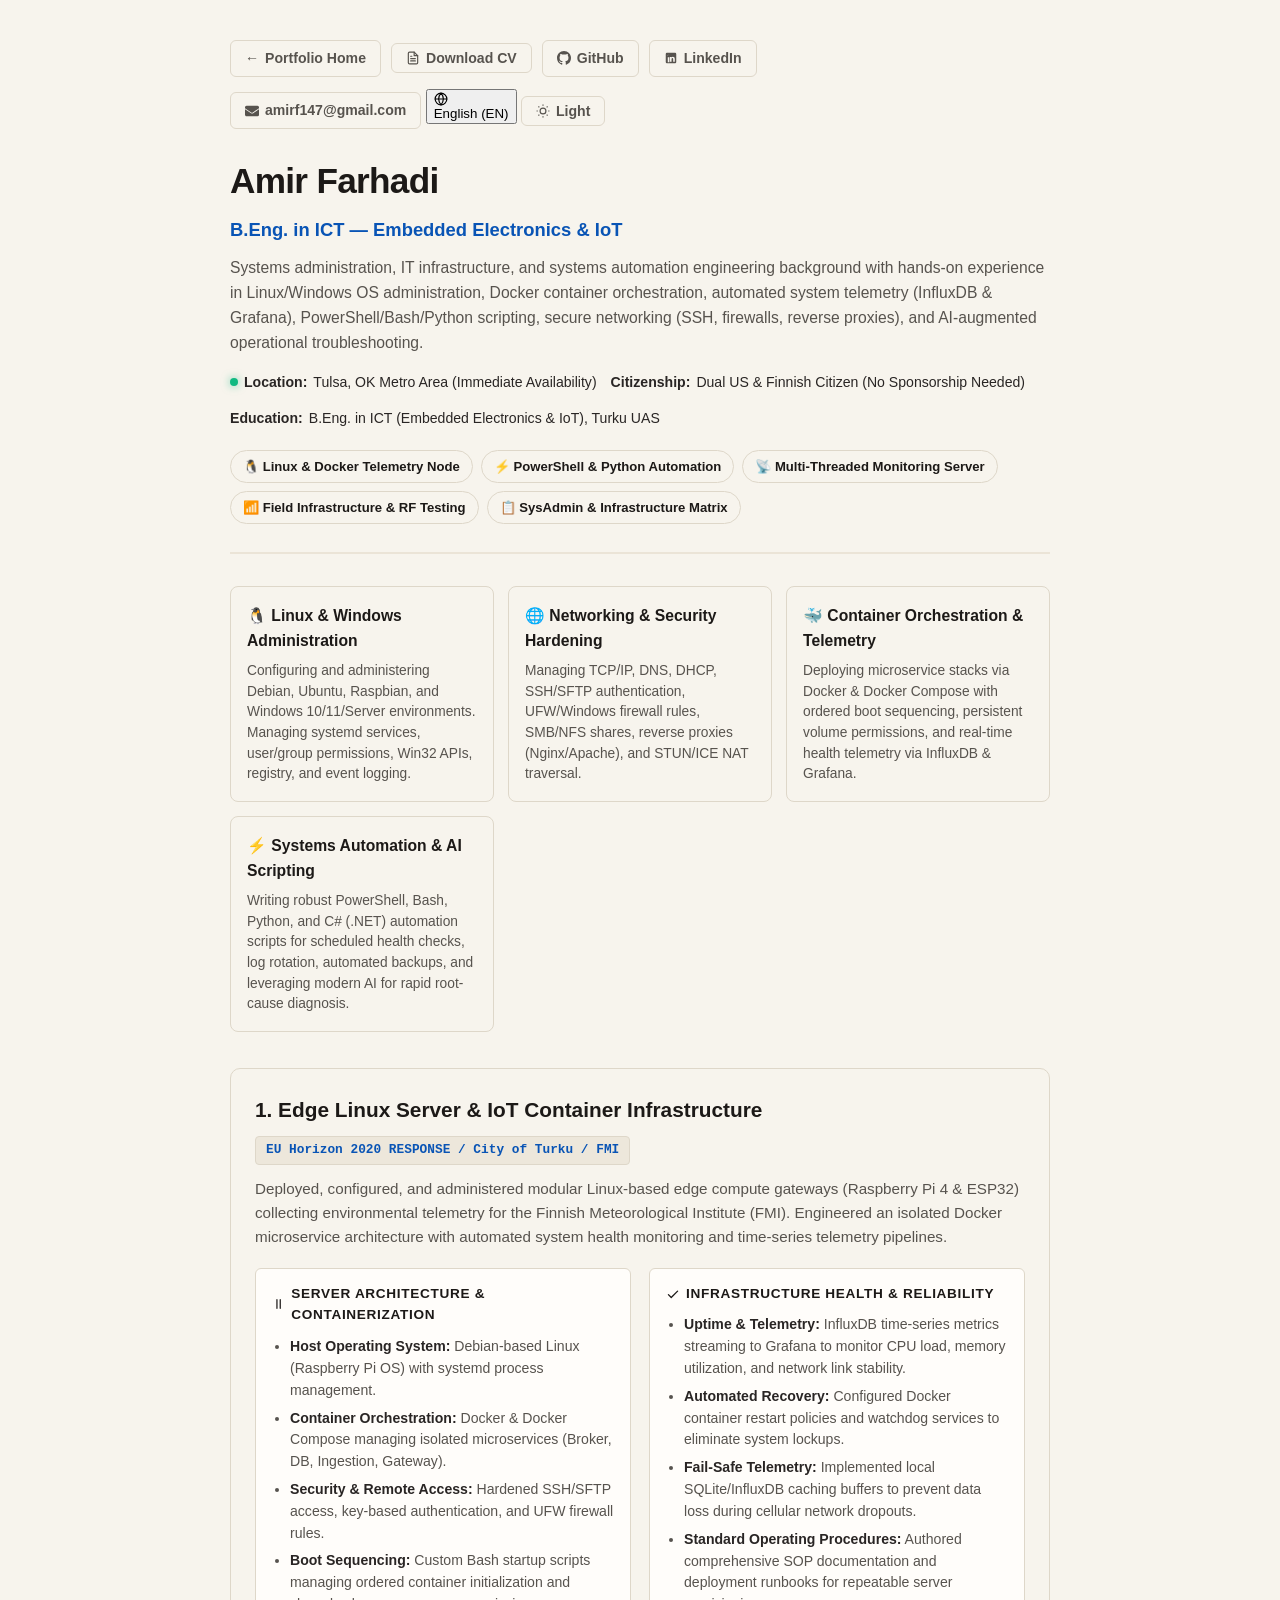
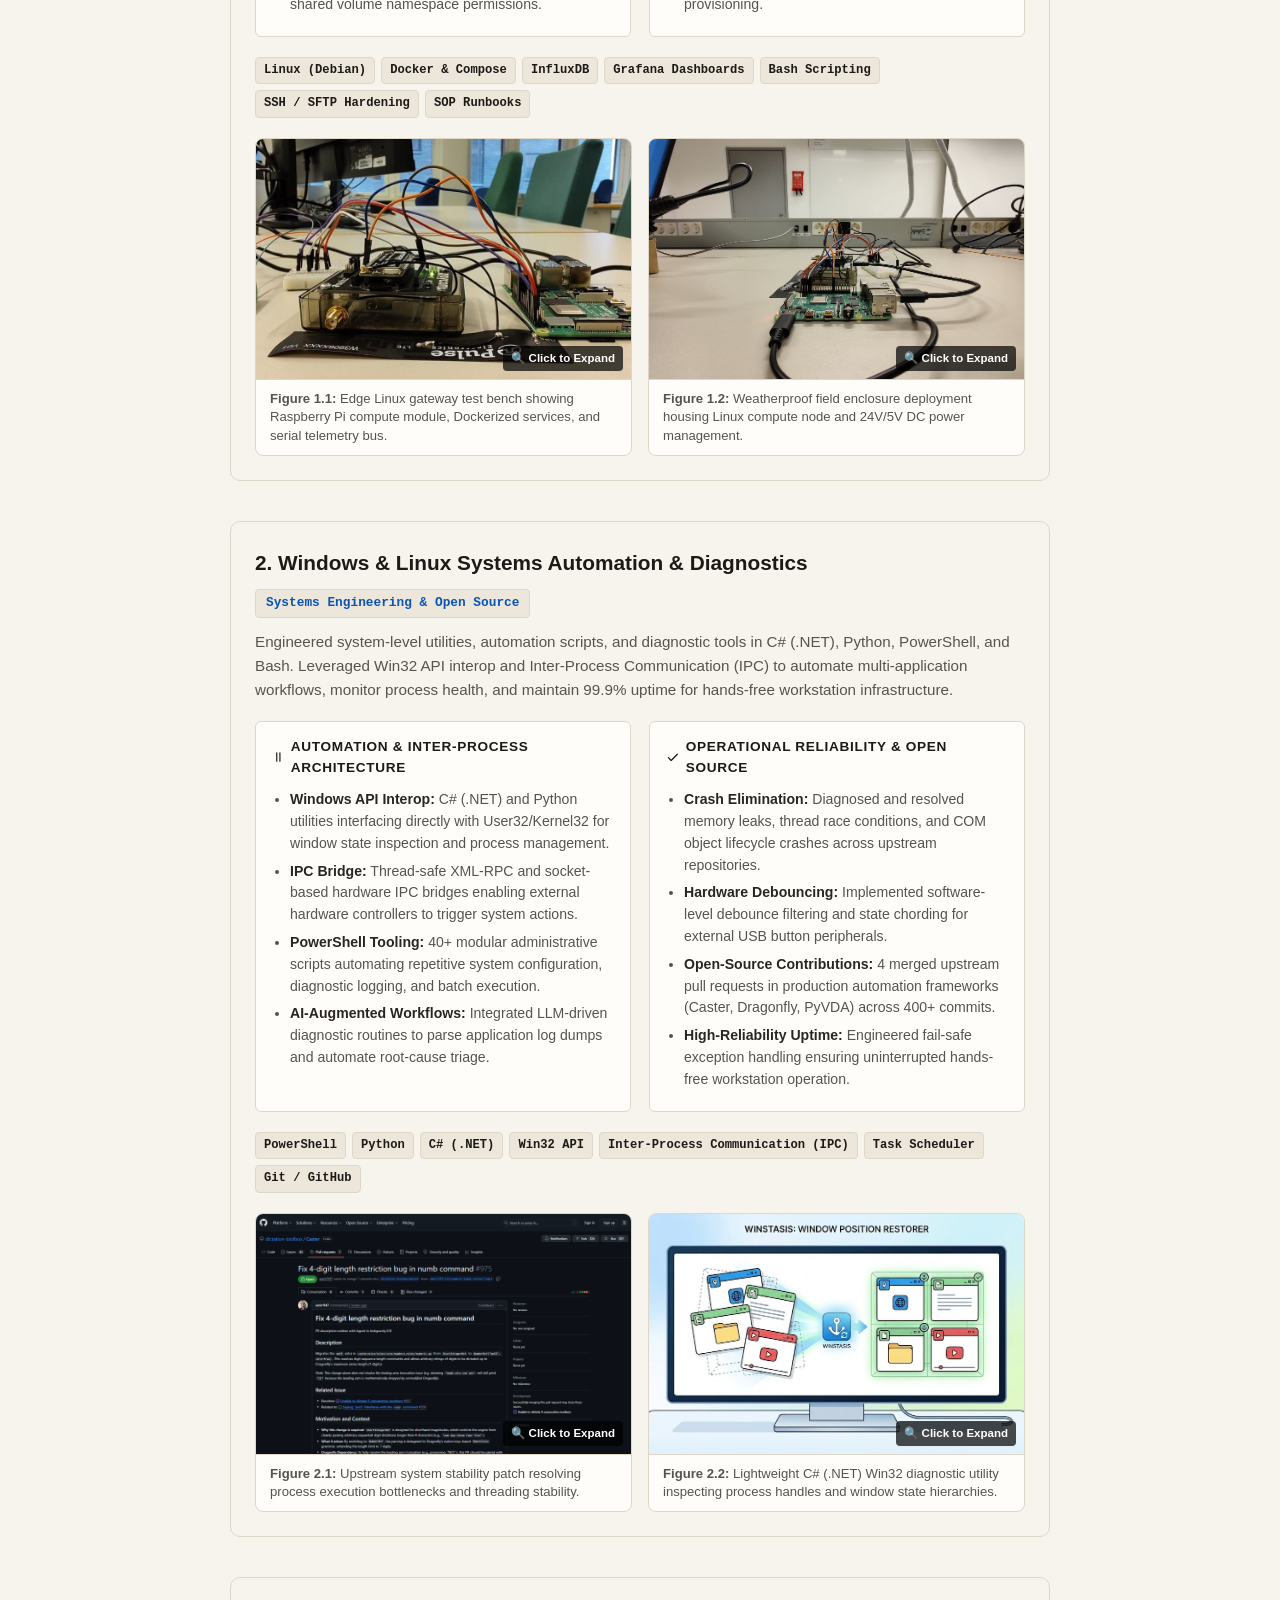
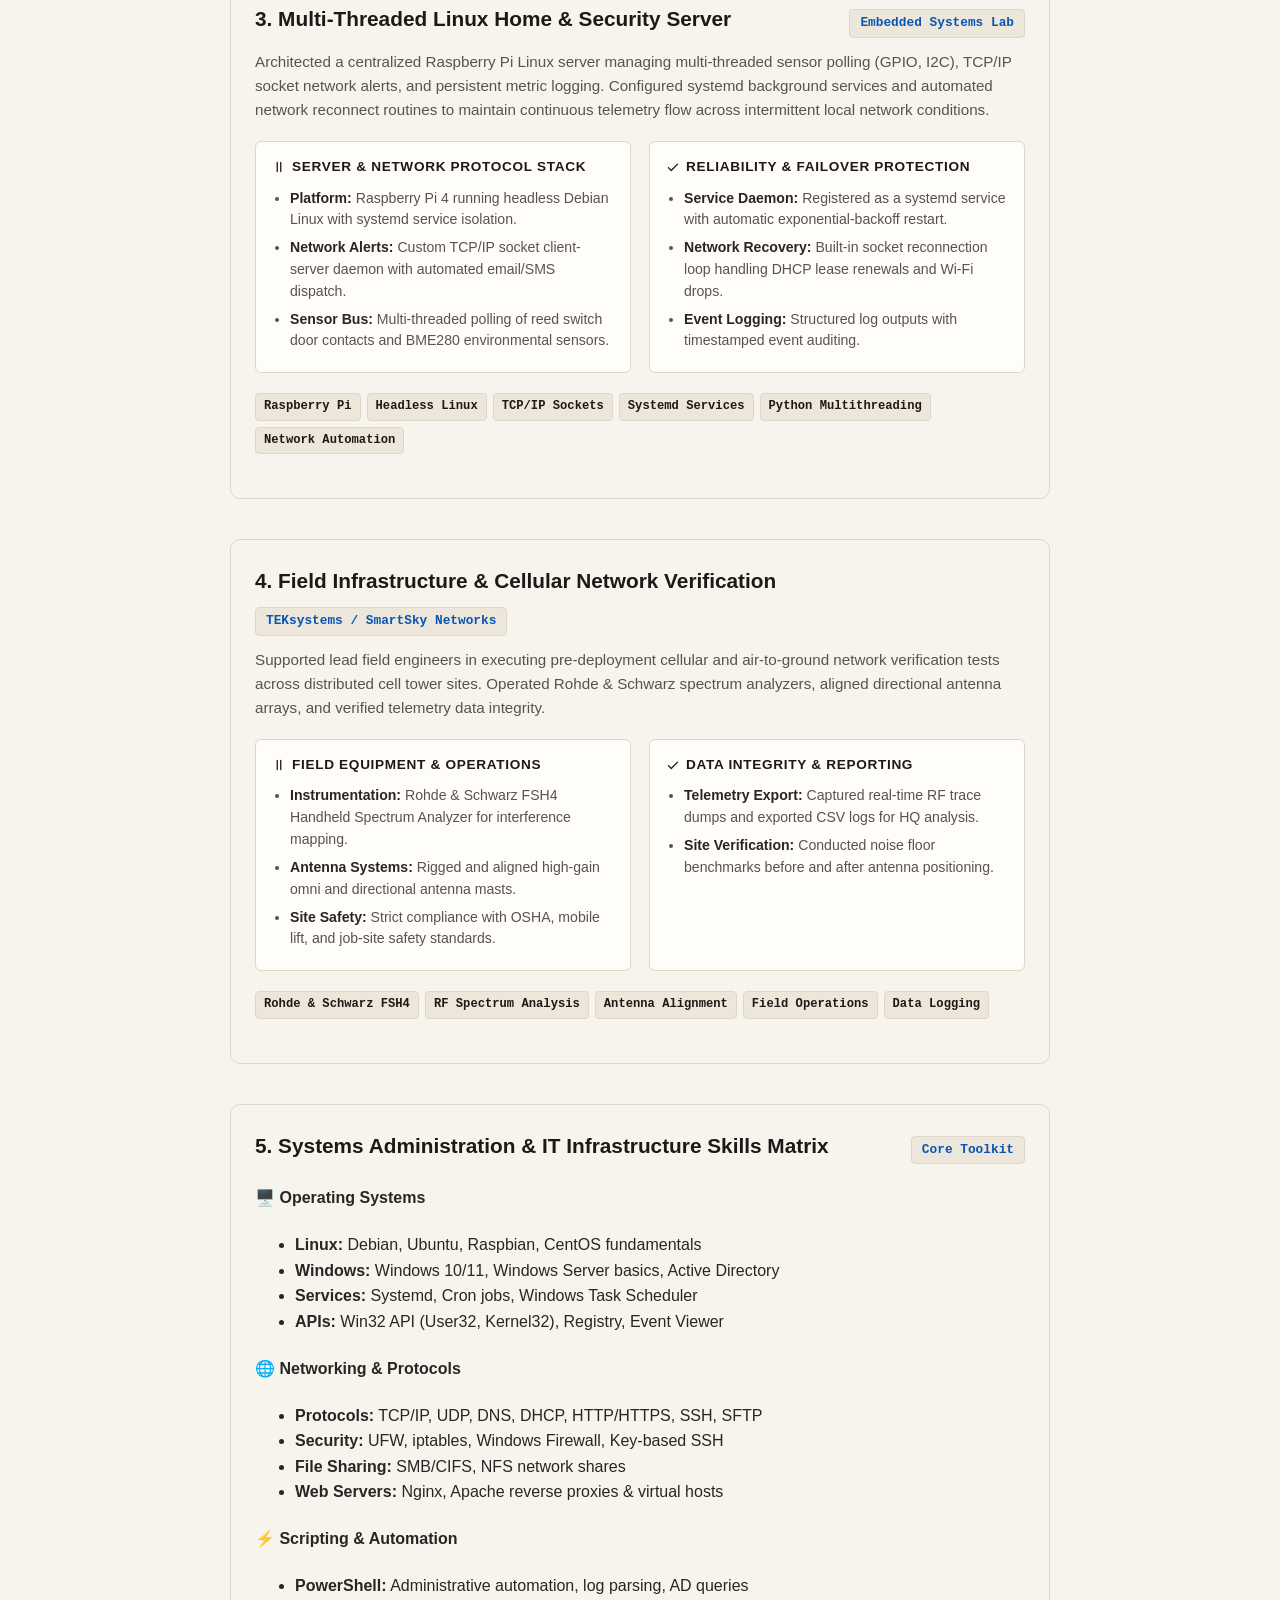
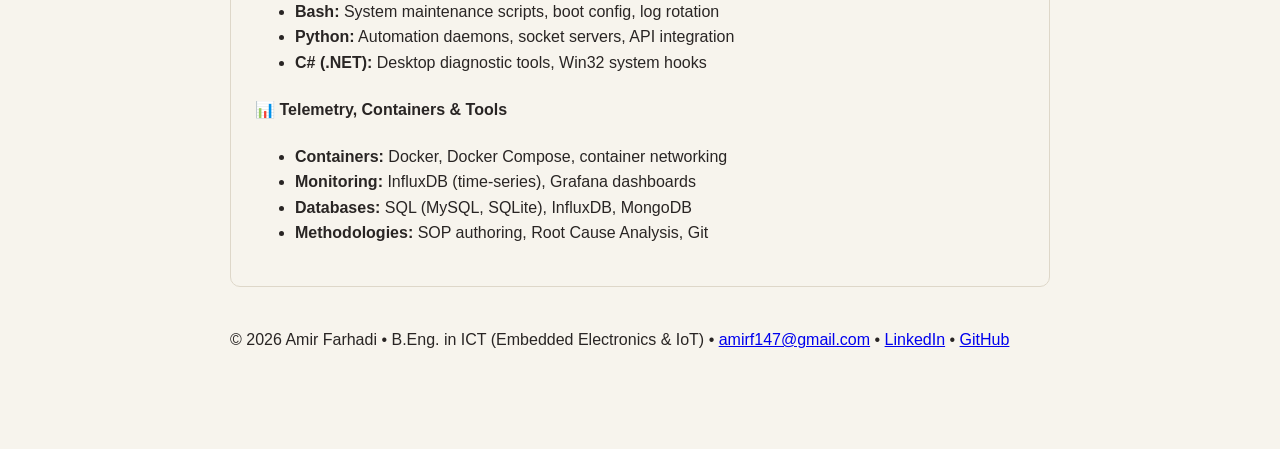
==== commit 882d5d76: "feat(cv): integrate finland cv pdfs and accessible download modal Add all four official Finnish and " ====
--- a/systems-engineering.html
+++ b/systems-engineering.html
@@ -28,6 +28,7 @@
         })();
     </script>
     <link rel="stylesheet" href="./css/test-engineering.css">
+    <link rel="stylesheet" href="./css/dialog.css">
 </head>
 
 <body>
@@ -40,6 +41,16 @@
                 <a href="./index.html" class="back-link" aria-label="Back to Main Portfolio">
                     <span aria-hidden="true">← </span><span data-i18n="global.back_to_main">Portfolio Home</span>
                 </a>
+                <button id="cv-btn" class="back-link" aria-label="Download CV and Resumes" data-i18n-attr="aria-label:global.cv_btn_aria" data-tooltip="Download CV / Ansioluettelo [C]" style="cursor: pointer;">
+                    <svg aria-hidden="true" width="14" height="14" viewBox="0 0 24 24" fill="none" stroke="currentColor" stroke-width="2" stroke-linecap="round" stroke-linejoin="round" style="display: inline-block; vertical-align: text-bottom;">
+                        <path d="M14 2H6a2 2 0 0 0-2 2v16a2 2 0 0 0 2 2h12a2 2 0 0 0 2-2V8z"></path>
+                        <polyline points="14 2 14 8 20 8"></polyline>
+                        <line x1="16" y1="13" x2="8" y2="13"></line>
+                        <line x1="16" y1="17" x2="8" y2="17"></line>
+                        <polyline points="10 9 9 9 8 9"></polyline>
+                    </svg>
+                    <span data-i18n="global.cv_btn_label">Download CV</span>
+                </button>
                 <a href="https://github.com/amirf147" target="_blank" rel="noopener noreferrer" class="back-link" aria-label="Amir Farhadi's GitHub Profile">
                     <svg aria-hidden="true" width="14" height="14" viewBox="0 0 16 16" fill="currentColor">
                         <path d="M8 0c4.42 0 8 3.58 8 8a8.013 8.013 0 0 1-5.45 7.59c-.4.08-.55-.17-.55-.38 0-.27.01-1.13.01-2.2 0-.75-.25-1.23-.54-1.48 1.78-.2 3.65-.88 3.65-3.95 0-.88-.31-1.59-.82-2.15.08-.2.36-1.02-.08-2.12 0 0-.67-.22-2.2.82-.64-.18-1.32-.27-2-.27-.68 0-1.36.09-2 .27-1.53-1.03-2.2-.82-2.2-.82-.44 1.1-.16 1.92-.08 2.12-.51.56-.82 1.28-.82 2.15 0 3.06 1.86 3.75 3.64 3.95-.23.2-.44.55-.51 1.07-.46.21-1.61.55-2.33-.66-.15-.24-.6-.83-1.23-.82-.67.01-.27.38.01.53.34.19.73.9.82 1.13.16.45.68 1.31 2.69.94 0 .67.01 1.3.01 1.49 0 .21-.15.45-.55.38A7.995 7.995 0 0 1 0 8c0-4.42 3.58-8 8-8Z"></path>
@@ -441,6 +452,99 @@
 
         function closeLightboxDirect() {
             const modal = document.getElementById('lightbox-modal');
+    <!-- CV & Resume Downloads Modal Dialog -->
+    <dialog id="cv-dialog" class="a11y-dialog cv-dialog" aria-labelledby="cv-dialog-title">
+        <h2 id="cv-dialog-title" data-i18n="global.cv_dialog_title">Curriculum Vitae / Resume Downloads</h2>
+        <p class="cv-dialog-desc" data-i18n="global.cv_dialog_desc">
+            Official PDF versions of Amir Farhadi's CV formatted for Finnish and international engineering roles. Choose between the Unified Single Narrative (Option 1) or the Role-Separated Breakdown (Option 2).
+        </p>
+
+        <div class="cv-cards-container">
+            <!-- Option 1 Card -->
+            <div class="cv-option-card">
+                <div class="cv-option-header">
+                    <span class="cv-option-badge" data-i18n="global.cv_opt1_badge">OPTION 1 • INTEGRATED</span>
+                    <h3 class="cv-option-title" data-i18n="global.cv_opt1_title">Option 1: Integrated Profile (Single Narrative CV)</h3>
+                    <p class="cv-option-desc" data-i18n="global.cv_opt1_desc">
+                        Unified technical leadership and full career synthesis across systems engineering, automation, and full-stack software development.
+                    </p>
+                </div>
+                <div class="cv-download-actions">
+                    <a href="./resumes/Finland_CV_Option1_Integrated_EN.pdf" download="Amir_Farhadi_CV_Option1_EN.pdf" class="cv-download-btn en-btn" aria-label="Download Option 1 English CV PDF">
+                        <svg aria-hidden="true" width="15" height="15" viewBox="0 0 24 24" fill="none" stroke="currentColor" stroke-width="2.2"><path d="M21 15v4a2 2 0 0 1-2 2H5a2 2 0 0 1-2-2v-4"/><polyline points="7 10 12 15 17 10"/><line x1="12" y1="15" x2="12" y2="3"/></svg>
+                        <span data-i18n="global.cv_download_en">Download English PDF</span>
+                    </a>
+                    <a href="./resumes/Finland_CV_Option1_Integrated_FI.pdf" download="Amir_Farhadi_CV_Option1_FI.pdf" class="cv-download-btn fi-btn" aria-label="Lataa Vaihtoehto 1 suomenkielinen CV PDF">
+                        <svg aria-hidden="true" width="15" height="15" viewBox="0 0 24 24" fill="none" stroke="currentColor" stroke-width="2.2"><path d="M21 15v4a2 2 0 0 1-2 2H5a2 2 0 0 1-2-2v-4"/><polyline points="7 10 12 15 17 10"/><line x1="12" y1="15" x2="12" y2="3"/></svg>
+                        <span data-i18n="global.cv_download_fi">Download Finnish PDF</span>
+                    </a>
+                </div>
+                <div class="cv-preview-row">
+                    <a href="./resumes/Finland_CV_Option1_Integrated_EN.pdf" target="_blank" rel="noopener noreferrer" class="cv-preview-link">
+                        <span data-i18n="global.cv_preview_en">EN Preview ↗</span><span class="sr-only" data-i18n="global.opens_new_tab"> (opens in a new tab)</span>
+                    </a>
+                    <a href="./resumes/Finland_CV_Option1_Integrated_FI.pdf" target="_blank" rel="noopener noreferrer" class="cv-preview-link">
+                        <span data-i18n="global.cv_preview_fi">FI Preview ↗</span><span class="sr-only" data-i18n="global.opens_new_tab"> (opens in a new tab)</span>
+                    </a>
+                </div>
+            </div>
+
+            <!-- Option 2 Card -->
+            <div class="cv-option-card">
+                <div class="cv-option-header">
+                    <span class="cv-option-badge" data-i18n="global.cv_opt2_badge">OPTION 2 • SEPARATED</span>
+                    <h3 class="cv-option-title" data-i18n="global.cv_opt2_title">Option 2: Separated Breakdown (Specialized Roles CV)</h3>
+                    <p class="cv-option-desc" data-i18n="global.cv_opt2_desc">
+                        Granular structural separation distinguishing Test Engineering, Systems Architecture, and Software Engineering specializations.
+                    </p>
+                </div>
+                <div class="cv-download-actions">
+                    <a href="./resumes/Finland_CV_Option2_Separated_EN.pdf" download="Amir_Farhadi_CV_Option2_EN.pdf" class="cv-download-btn en-btn" aria-label="Download Option 2 English CV PDF">
+                        <svg aria-hidden="true" width="15" height="15" viewBox="0 0 24 24" fill="none" stroke="currentColor" stroke-width="2.2"><path d="M21 15v4a2 2 0 0 1-2 2H5a2 2 0 0 1-2-2v-4"/><polyline points="7 10 12 15 17 10"/><line x1="12" y1="15" x2="12" y2="3"/></svg>
+                        <span data-i18n="global.cv_download_en">Download English PDF</span>
+                    </a>
+                    <a href="./resumes/Finland_CV_Option2_Separated_FI.pdf" download="Amir_Farhadi_CV_Option2_FI.pdf" class="cv-download-btn fi-btn" aria-label="Lataa Vaihtoehto 2 suomenkielinen CV PDF">
+                        <svg aria-hidden="true" width="15" height="15" viewBox="0 0 24 24" fill="none" stroke="currentColor" stroke-width="2.2"><path d="M21 15v4a2 2 0 0 1-2 2H5a2 2 0 0 1-2-2v-4"/><polyline points="7 10 12 15 17 10"/><line x1="12" y1="15" x2="12" y2="3"/></svg>
+                        <span data-i18n="global.cv_download_fi">Download Finnish PDF</span>
+                    </a>
+                </div>
+                <div class="cv-preview-row">
+                    <a href="./resumes/Finland_CV_Option2_Separated_EN.pdf" target="_blank" rel="noopener noreferrer" class="cv-preview-link">
+                        <span data-i18n="global.cv_preview_en">EN Preview ↗</span><span class="sr-only" data-i18n="global.opens_new_tab"> (opens in a new tab)</span>
+                    </a>
+                    <a href="./resumes/Finland_CV_Option2_Separated_FI.pdf" target="_blank" rel="noopener noreferrer" class="cv-preview-link">
+                        <span data-i18n="global.cv_preview_fi">FI Preview ↗</span><span class="sr-only" data-i18n="global.opens_new_tab"> (opens in a new tab)</span>
+                    </a>
+                </div>
+            </div>
+        </div>
+
+        <div class="cv-dialog-footer">
+            <span class="cv-format-note" data-i18n="global.cv_format_info">PDF format • 2 pages • A4 standard</span>
+            <button id="close-cv-btn" class="nav-btn" data-i18n="global.cv_close_btn">Close</button>
+        </div>
+    </dialog>
+
+    <!-- Theme, i18n & Lightbox Interactive Scripts -->
+    <script src="./js/i18n/en.js"></script>
+    <script src="./js/i18n/fi.js"></script>
+    <script src="./js/i18n.js"></script>
+    <script>
+        function openLightbox(imgSrc, captionText) {
+            const modal = document.getElementById('lightbox-modal');
+            const img = document.getElementById('lightbox-img');
+            const caption = document.getElementById('lightbox-caption');
+            if (!modal || !img) return;
+
+            img.src = imgSrc;
+            img.alt = captionText || 'Enlarged Preview';
+            if (caption) caption.textContent = captionText || '';
+            modal.classList.add('active');
+            document.body.style.overflow = 'hidden';
+        }
+
+        function closeLightboxDirect() {
+            const modal = document.getElementById('lightbox-modal');
             if (modal) modal.classList.remove('active');
             document.body.style.overflow = '';
         }
@@ -460,7 +564,7 @@
 
         const sunSvg = `<svg aria-hidden="true" width="14" height="14" viewBox="0 0 24 24" fill="none" stroke="currentColor" stroke-width="2"><circle cx="12" cy="12" r="5"></circle><line x1="12" y1="1" x2="12" y2="3"></line><line x1="12" y1="21" x2="12" y2="23"></line><line x1="4.22" y1="4.22" x2="5.64" y2="5.64"></line><line x1="18.36" y1="18.36" x2="19.78" y2="19.78"></line><line x1="1" y1="12" x2="3" y2="12"></line><line x1="21" y1="12" x2="23" y2="12"></line><line x1="4.22" y1="19.78" x2="5.64" y2="18.36"></line><line x1="18.36" y1="5.64" x2="19.78" y2="4.22"></line></svg>`;
         const moonSvg = `<svg aria-hidden="true" width="14" height="14" viewBox="0 0 24 24" fill="none" stroke="currentColor" stroke-width="2"><path d="M21 12.79A9 9 0 1 1 11.21 3 7 7 0 0 0 21 12.79z"></path></svg>`;
-        const contrastSvg = `<svg aria-hidden="true" width="14" height="14" viewBox="0 0 24 24" fill="none" stroke="currentColor" stroke-width="2"><path d="M12 22C6.477 22 2 17.523 2 12S6.477 2 12 2s10 4.477 10 10-4.477 10-10 10zm0-2V4a8 8 0 1 0 0 16z"/></svg>`;
+        const contrastSvg = `<svg aria-hidden="true" width="14" height="14" viewBox="0 0 24 24" fill="currentColor"><path d="M12 22C6.477 22 2 17.523 2 12S6.477 2 12 2s10 4.477 10 10-4.477 10-10 10zm0-2V4a8 8 0 1 0 0 16z"/></svg>`;
 
         function updateToggleUI(theme) {
             const icon = document.getElementById('theme-icon');
@@ -494,12 +598,50 @@
         document.addEventListener('DOMContentLoaded', () => {
             if (window.I18nManager) {
                 window.i18n = new window.I18nManager();
-                window.i18n.init();
             }
             const currentTheme = document.documentElement.getAttribute('data-theme') || 'dark';
             updateToggleUI(currentTheme);
             const btn = document.getElementById('theme-toggle');
             if (btn) btn.addEventListener('click', cycleTheme);
+
+            const cvBtn = document.getElementById('cv-btn');
+            const cvDialog = document.getElementById('cv-dialog');
+            const closeCvBtn = document.getElementById('close-cv-btn');
+
+            if (cvBtn && cvDialog) {
+                cvBtn.addEventListener('click', () => cvDialog.showModal());
+            }
+            if (closeCvBtn && cvDialog) {
+                closeCvBtn.addEventListener('click', () => {
+                    cvDialog.close();
+                    if (cvBtn) cvBtn.focus();
+                });
+            }
+            if (cvDialog) {
+                cvDialog.addEventListener('click', (e) => {
+                    if (e.target === cvDialog) {
+                        cvDialog.close();
+                        if (cvBtn) cvBtn.focus();
+                    }
+                });
+            }
+
+            document.addEventListener('keydown', (e) => {
+                if (['INPUT', 'TEXTAREA', 'SELECT'].includes(e.target.tagName)) return;
+                if (e.key === 'c' || e.key === 'C') {
+                    if (cvDialog) {
+                        if (cvDialog.open) {
+                            cvDialog.close();
+                            if (cvBtn) cvBtn.focus();
+                        } else {
+                            cvDialog.showModal();
+                        }
+                    }
+                }
+                if (e.key === 'l' || e.key === 'L') {
+                    if (window.i18n) window.i18n.toggleLanguage();
+                }
+            });
         });
     </script>
 </body>
--- a/css/dialog.css
+++ b/css/dialog.css
@@ -0,0 +1,303 @@
+/* ==========================================================================
+   Accessibility & Keyboard Shortcuts Modal Dialog
+   Portfolio Workspace (amirf147.github.io)
+   ========================================================================== */
+
+dialog {
+    background-color: var(--bg-color);
+    color: var(--text-color);
+    border: 2px solid var(--focus-ring);
+    border-radius: 8px;
+    padding: 32px;
+    max-width: 540px;
+    width: 90%;
+    box-shadow: 0 10px 40px rgba(0, 0, 0, 0.5);
+}
+
+dialog::backdrop {
+    background: rgba(0, 0, 0, 0.8);
+    backdrop-filter: blur(3px);
+}
+
+dialog h2 {
+    margin-top: 0;
+    color: var(--heading-color);
+    border-bottom: 1px solid var(--divider-color);
+    padding-bottom: 12px;
+}
+
+.kbd {
+    display: inline-block;
+    padding: 4px 8px;
+    font-size: 0.85em;
+    font-family: "SFMono-Regular", Consolas, "Liberation Mono", Menlo, monospace;
+    font-weight: bold;
+    background-color: var(--btn-bg);
+    border: 2px solid var(--btn-border);
+    border-radius: 4px;
+    color: var(--heading-color);
+    margin: 0 4px;
+}
+
+.dialog-close {
+    margin-top: 24px;
+    width: 100%;
+    justify-content: center;
+}
+
+/* Theme Previews in Dialog */
+.theme-previews {
+    display: flex;
+    gap: 10px;
+    margin: 14px 0 20px 0;
+    flex-wrap: wrap;
+}
+
+.theme-preview-card {
+    display: flex;
+    align-items: center;
+    gap: 8px;
+    padding: 8px 14px;
+    border-radius: 6px;
+    font-size: 0.85rem;
+    font-weight: 700;
+    user-select: none;
+}
+
+.theme-preview-card svg {
+    width: 14px;
+    height: 14px;
+    fill: none;
+    stroke-width: 2;
+    stroke-linecap: round;
+    stroke-linejoin: round;
+}
+
+.preview-dark {
+    background-color: #121212;
+    color: #ffffff;
+    border: 2px solid #333333;
+}
+
+.preview-dark svg {
+    stroke: #ffffff;
+}
+
+.preview-light {
+    background-color: #f7f4ed;
+    color: #1c1917;
+    border: 2px solid #ded7c9;
+}
+
+.preview-light svg {
+    stroke: #1c1917;
+}
+
+.preview-contrast {
+    background-color: #000000;
+    color: #ffff00;
+    border: 2px solid #ffff00;
+}
+
+.preview-contrast svg {
+    fill: #ffff00;
+    stroke: none;
+}
+
+/* ==========================================================================
+   CV & Resume Download Modal Dialog
+   ========================================================================== */
+
+.cv-dialog {
+    max-width: 680px;
+    width: 92%;
+    padding: 28px 32px;
+}
+
+.cv-dialog h2 {
+    font-size: 1.35rem;
+    margin-bottom: 8px;
+}
+
+.cv-dialog-desc {
+    font-size: 0.88rem;
+    color: var(--subtitle-color);
+    margin-bottom: 20px;
+    line-height: 1.5;
+}
+
+.cv-cards-container {
+    display: flex;
+    flex-direction: column;
+    gap: 16px;
+    margin-bottom: 20px;
+}
+
+.cv-option-card {
+    background: var(--card-bg, rgba(255, 255, 255, 0.03));
+    border: 1px solid var(--card-border, var(--btn-border));
+    border-radius: 8px;
+    padding: 18px 20px;
+    transition: all 0.2s ease;
+}
+
+.cv-option-card:hover {
+    border-color: var(--focus-ring);
+    box-shadow: 0 4px 20px rgba(0, 0, 0, 0.25);
+}
+
+.cv-option-badge {
+    display: inline-block;
+    font-size: 0.7rem;
+    font-weight: 800;
+    letter-spacing: 0.08em;
+    padding: 3px 8px;
+    border-radius: 4px;
+    background: rgba(99, 102, 241, 0.15);
+    color: #818cf8;
+    border: 1px solid rgba(99, 102, 241, 0.35);
+    margin-bottom: 8px;
+}
+
+[data-theme="light"] .cv-option-badge {
+    background: #e0e7ff;
+    color: #3730a3;
+    border-color: #c7d2fe;
+}
+
+[data-theme="high-contrast"] .cv-option-badge {
+    background: #000000;
+    color: #ffff00;
+    border-color: #ffff00;
+}
+
+.cv-option-title {
+    font-size: 1.05rem;
+    font-weight: 700;
+    color: var(--heading-color);
+    margin: 0 0 6px 0;
+}
+
+.cv-option-desc {
+    font-size: 0.84rem;
+    color: var(--text-color);
+    margin: 0 0 14px 0;
+    line-height: 1.45;
+}
+
+.cv-download-actions {
+    display: flex;
+    gap: 10px;
+    flex-wrap: wrap;
+}
+
+.cv-download-btn {
+    display: inline-flex;
+    align-items: center;
+    gap: 8px;
+    padding: 8px 16px;
+    border-radius: 6px;
+    font-size: 0.85rem;
+    font-weight: 600;
+    text-decoration: none;
+    transition: all 0.2s ease;
+    cursor: pointer;
+    background: var(--btn-bg);
+    color: var(--heading-color);
+    border: 1px solid var(--btn-border);
+}
+
+.cv-download-btn.en-btn {
+    border-color: rgba(99, 102, 241, 0.4);
+    background: rgba(99, 102, 241, 0.1);
+    color: #a5b4fc;
+}
+
+.cv-download-btn.en-btn:hover {
+    background: rgba(99, 102, 241, 0.25);
+    border-color: #818cf8;
+    color: #ffffff;
+}
+
+.cv-download-btn.fi-btn {
+    border-color: rgba(16, 185, 129, 0.4);
+    background: rgba(16, 185, 129, 0.1);
+    color: #6ee7b7;
+}
+
+.cv-download-btn.fi-btn:hover {
+    background: rgba(16, 185, 129, 0.25);
+    border-color: #34d399;
+    color: #ffffff;
+}
+
+[data-theme="light"] .cv-download-btn.en-btn {
+    background: #eef2ff;
+    color: #4338ca;
+    border-color: #c7d2fe;
+}
+
+[data-theme="light"] .cv-download-btn.en-btn:hover {
+    background: #e0e7ff;
+    color: #312e81;
+}
+
+[data-theme="light"] .cv-download-btn.fi-btn {
+    background: #ecfdf5;
+    color: #065f46;
+    border-color: #a7f3d0;
+}
+
+[data-theme="light"] .cv-download-btn.fi-btn:hover {
+    background: #d1fae5;
+    color: #044e39;
+}
+
+[data-theme="high-contrast"] .cv-download-btn {
+    background: #000000;
+    color: #ffff00;
+    border: 2px solid #ffff00;
+}
+
+[data-theme="high-contrast"] .cv-download-btn:hover {
+    background: #ffff00;
+    color: #000000;
+}
+
+.cv-preview-row {
+    display: flex;
+    gap: 14px;
+    margin-top: 10px;
+    padding-top: 8px;
+    border-top: 1px dashed var(--divider-color, rgba(255, 255, 255, 0.1));
+}
+
+.cv-preview-link {
+    font-size: 0.78rem;
+    color: var(--subtitle-color);
+    text-decoration: none;
+    font-weight: 500;
+    transition: color 0.15s ease;
+}
+
+.cv-preview-link:hover {
+    color: var(--link-color, #38bdf8);
+    text-decoration: underline;
+}
+
+.cv-dialog-footer {
+    display: flex;
+    justify-content: space-between;
+    align-items: center;
+    flex-wrap: wrap;
+    gap: 12px;
+    border-top: 1px solid var(--divider-color);
+    padding-top: 16px;
+}
+
+.cv-format-note {
+    font-size: 0.78rem;
+    color: var(--subtitle-color);
+    font-family: monospace;
+}
+
